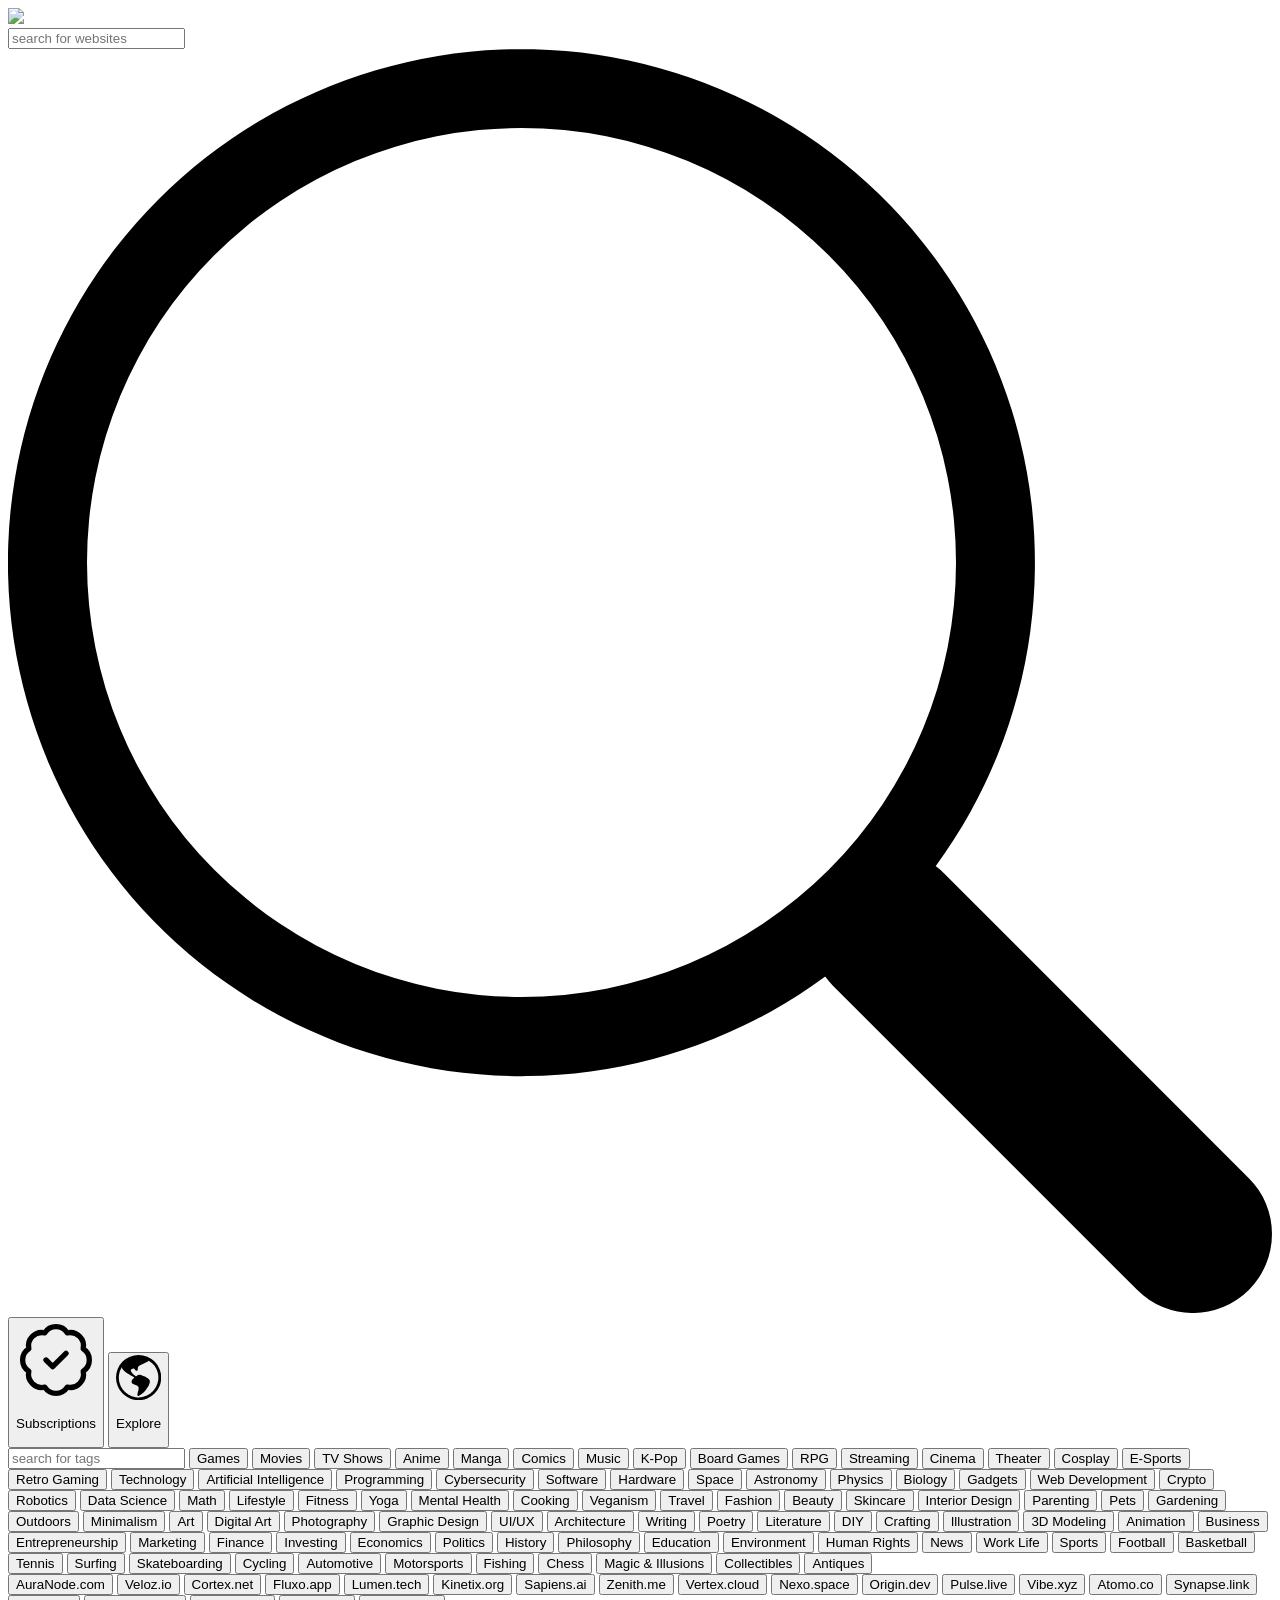
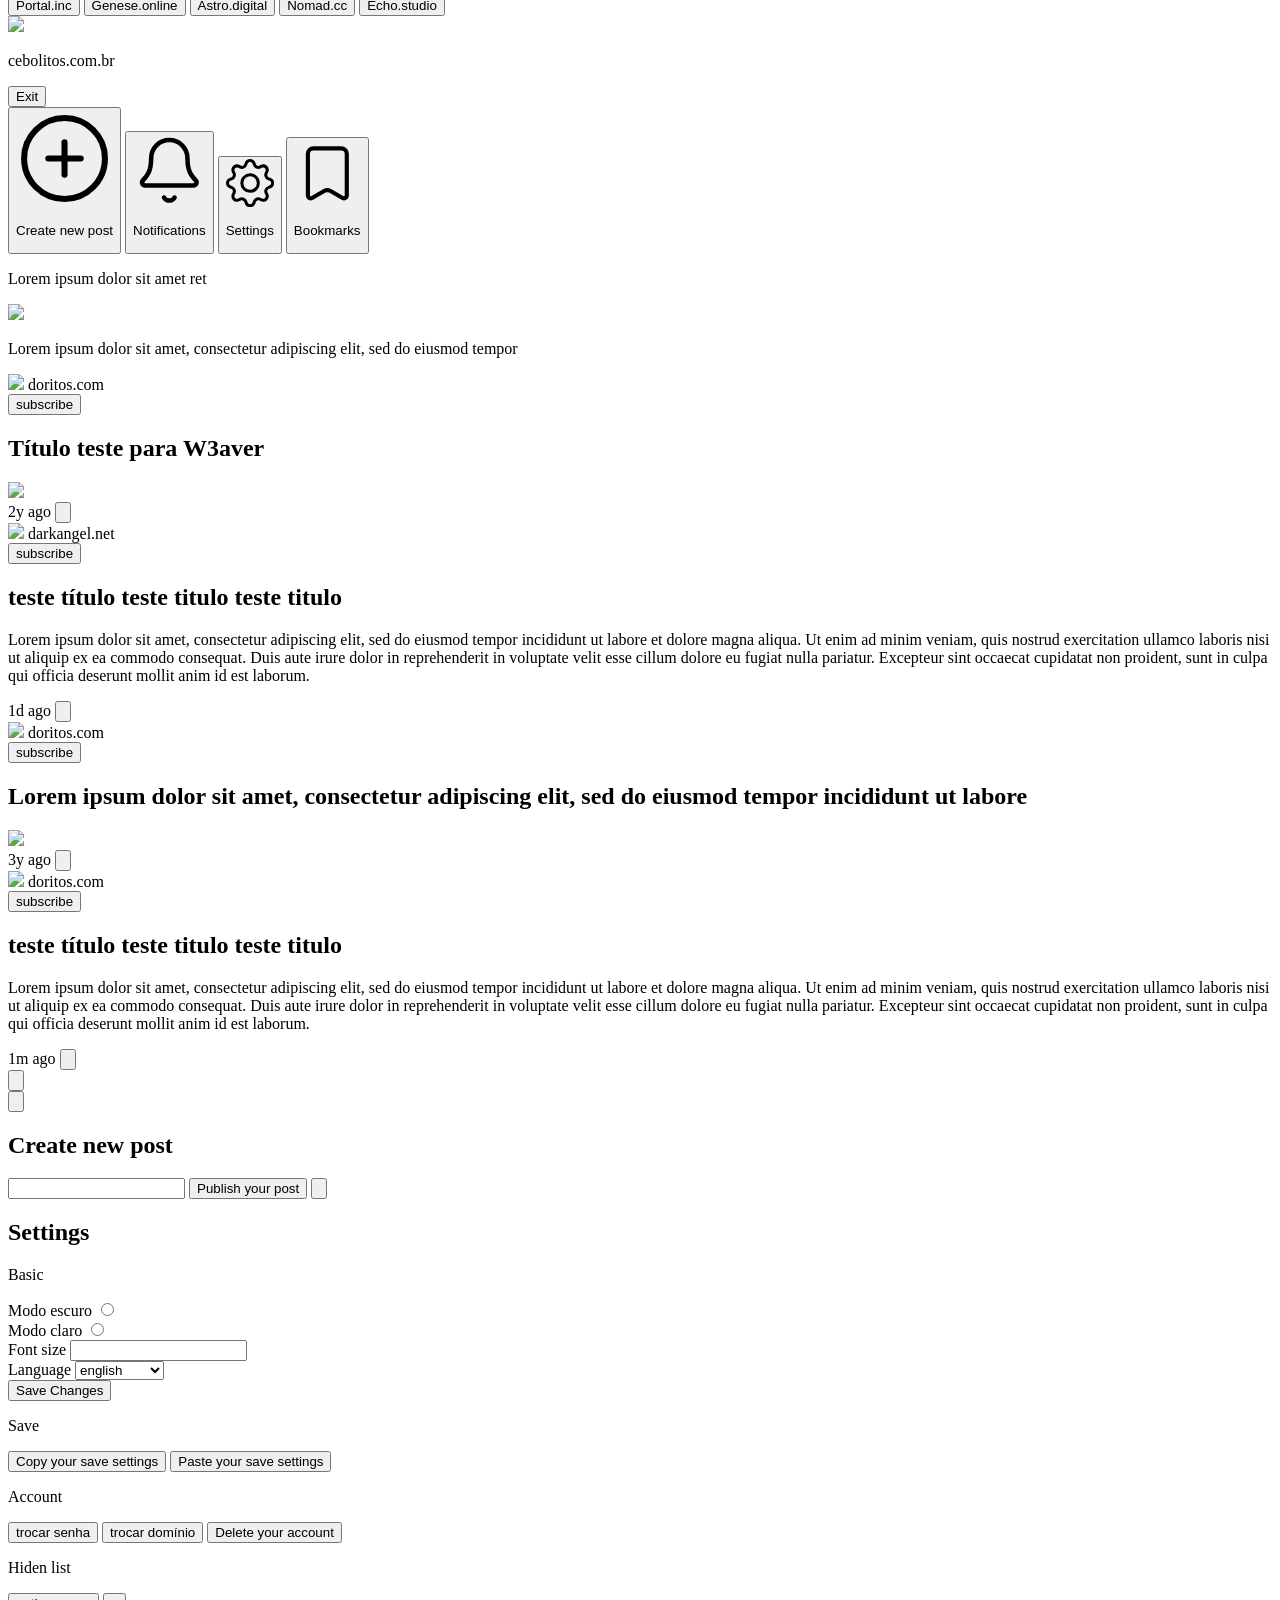
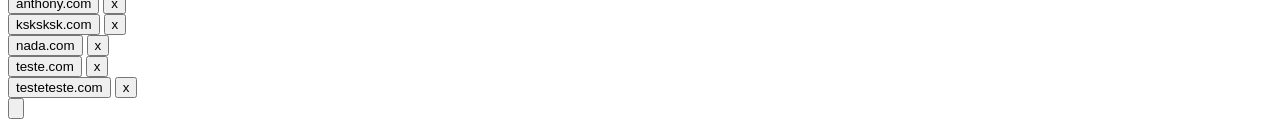
==== frontend/index.html @ 33dccf53 "commit" ====
<!DOCTYPE html>
<html lang="en">
<head>
    <meta charset="UTF-8">
    <meta name="viewport" content="width=device-width, initial-scale=1.0">
    <title>W3aver - Where the internet comes alive</title>
    <link rel="stylesheet" href="/static/style.css">

    <link rel="preconnect" href="https://fonts.googleapis.com">
    <link rel="preconnect" href="https://fonts.gstatic.com" crossorigin>
    <link href="https://fonts.googleapis.com/css2?family=Inter:ital,opsz,wght@0,14..32,100..900;1,14..32,100..900&display=swap" rel="stylesheet">

</head>
<body>

   
    <div id="container">


    <!--
    ===================================================================
    ========================== LEFT BOX DIV =========================== 
    =================================================================== 
    -->  

        <div id="left-box">

            <img id="title" src="imgs/w3aver.png"> <!-- font: Dangrek -->

           
           
            <search id="search">
                <input id="search-input" type="search" placeholder="search for websites"><svg id="search-svg" xmlns="http://www.w3.org/2000/svg" fill="currentColor" class="bi bi-search" viewBox="0 0 16 16"><path d="M11.742 10.344a6.5 6.5 0 1 0-1.397 1.398h-.001q.044.06.098.115l3.85 3.85a1 1 0 0 0 1.415-1.414l-3.85-3.85a1 1 0 0 0-.115-.1zM12 6.5a5.5 5.5 0 1 1-11 0 5.5 5.5 0 0 1 11 0"/></svg>
            </search>

            <div id="left-box-buttons-div">
                <button id="sub-bt" class="left-box-button"><svg xmlns="http://www.w3.org/2000/svg" viewBox="0 0 24 24" fill="none" stroke="currentColor" stroke-width="1.6" stroke-linecap="round" stroke-linejoin="round" class="lucide lucide-badge-check-icon lucide-badge-check"><path d="M3.85 8.62a4 4 0 0 1 4.78-4.77 4 4 0 0 1 6.74 0 4 4 0 0 1 4.78 4.78 4 4 0 0 1 0 6.74 4 4 0 0 1-4.77 4.78 4 4 0 0 1-6.75 0 4 4 0 0 1-4.78-4.77 4 4 0 0 1 0-6.76Z"/><path d="m9 12 2 2 4-4"/></svg><p>Subscriptions</p></button>        
                <button id="exp-bt" class="left-box-button"><svg xmlns="http://www.w3.org/2000/svg" fill="currentColor" viewBox="0 0 16 16"><path d="M8 0a8 8 0 1 0 0 16A8 8 0 0 0 8 0M2.04 4.326c.325 1.329 2.532 2.54 3.717 3.19.48.263.793.434.743.484q-.121.12-.242.234c-.416.396-.787.749-.758 1.266.035.634.618.824 1.214 1.017.577.188 1.168.38 1.286.983.082.417-.075.988-.22 1.52-.215.782-.406 1.48.22 1.48 1.5-.5 3.798-3.186 4-5 .138-1.243-2-2-3.5-2.5-.478-.16-.755.081-.99.284-.172.15-.322.279-.51.216-.445-.148-2.5-2-1.5-2.5.78-.39.952-.171 1.227.182.078.099.163.208.273.318.609.304.662-.132.723-.633.039-.322.081-.671.277-.867.434-.434 1.265-.791 2.028-1.12.712-.306 1.365-.587 1.579-.88A7 7 0 1 1 2.04 4.327Z"/></svg><p>Explore</p></button>
            </div>

    <!--
    ===================================================================
    ======================== EXPLORE BOX DIV ========================== 
    =================================================================== 
    -->  

            <div id="explore-box">

                <input placeholder="search for tags" id="explore-box-input" type="search">

<button>Games</button>
<button>Movies</button>
<button>TV Shows</button>
<button>Anime</button>
<button>Manga</button>
<button>Comics</button>
<button>Music</button>
<button>K-Pop</button>
<button>Board Games</button>
<button>RPG</button>
<button>Streaming</button>
<button>Cinema</button>
<button>Theater</button>
<button>Cosplay</button>
<button>E-Sports</button>
<button>Retro Gaming</button>
<button>Technology</button>
<button>Artificial Intelligence</button>
<button>Programming</button>
<button>Cybersecurity</button>
<button>Software</button>
<button>Hardware</button>
<button>Space</button>
<button>Astronomy</button>
<button>Physics</button>
<button>Biology</button>
<button>Gadgets</button>
<button>Web Development</button>
<button>Crypto</button>
<button>Robotics</button>
<button>Data Science</button>
<button>Math</button>
<button>Lifestyle</button>
<button>Fitness</button>
<button>Yoga</button>
<button>Mental Health</button>
<button>Cooking</button>
<button>Veganism</button>
<button>Travel</button>
<button>Fashion</button>
<button>Beauty</button>
<button>Skincare</button>
<button>Interior Design</button>
<button>Parenting</button>
<button>Pets</button>
<button>Gardening</button>
<button>Outdoors</button>
<button>Minimalism</button>
<button>Art</button>
<button>Digital Art</button>
<button>Photography</button>
<button>Graphic Design</button>
<button>UI/UX</button>
<button>Architecture</button>
<button>Writing</button>
<button>Poetry</button>
<button>Literature</button>
<button>DIY</button>
<button>Crafting</button>
<button>Illustration</button>
<button>3D Modeling</button>
<button>Animation</button>
<button>Business</button>
<button>Entrepreneurship</button>
<button>Marketing</button>
<button>Finance</button>
<button>Investing</button>
<button>Economics</button>
<button>Politics</button>
<button>History</button>
<button>Philosophy</button>
<button>Education</button>
<button>Environment</button>
<button>Human Rights</button>
<button>News</button>
<button>Work Life</button>
<button>Sports</button>
<button>Football</button>
<button>Basketball</button>
<button>Tennis</button>
<button>Surfing</button>
<button>Skateboarding</button>
<button>Cycling</button>
<button>Automotive</button>
<button>Motorsports</button>
<button>Fishing</button>
<button>Chess</button>
<button>Magic & Illusions</button>
<button>Collectibles</button>
<button>Antiques</button>               
            </div>


    <!--
    ===================================================================
    ==================== SUBSCRIPTIONS BOX DIV ======================== 
    =================================================================== 
    -->  


            <div id="subscriptions-box">

                <button type="button">AuraNode.com</button>
                <button type="button">Veloz.io</button>
                <button type="button">Cortex.net</button>
                <button type="button">Fluxo.app</button>
                <button type="button">Lumen.tech</button>
                <button type="button">Kinetix.org</button>
                <button type="button">Sapiens.ai</button>
                <button type="button">Zenith.me</button>
                <button type="button">Vertex.cloud</button>
                <button type="button">Nexo.space</button>
                <button type="button">Origin.dev</button>
                <button type="button">Pulse.live</button>
                <button type="button">Vibe.xyz</button>
                <button type="button">Atomo.co</button>
                <button type="button">Synapse.link</button>
                <button type="button">Portal.inc</button>
                <button type="button">Genese.online</button>
                <button type="button">Astro.digital</button>
                <button type="button">Nomad.cc</button>
                <button type="button">Echo.studio</button>

            </div>

        </div>

    <!--
    ===================================================================
    ========================== right BOX DIV ========================== 
    =================================================================== 
    -->  

        <div id="right-box">

            <section id="profile-section">

                <div></div>

                <img src="imgs/6.png" id="profile-img">

                <p>cebolitos.com.br</p>

                    <button id="exit-button">Exit</button>
               

                <div></div>
            </section>

            <div id="left-box-buttons-div">
                <button id="new-bt" class="left-box-button"><svg id="plus-bt" xmlns="http://www.w3.org/2000/svg" viewBox="0 0 24 24" fill="none" stroke="currentColor" stroke-width="1.5" stroke-linecap="round" stroke-linejoin="round"><circle cx="12" cy="12" r="10"/><path d="M8 12h8"/><path d="M12 8v8"/></svg><p>Create new post</p> </button>
                <button id="not-bt" class="left-box-button"><svg xmlns="http://www.w3.org/2000/svg" viewBox="0 0 24 24" fill="none" stroke="currentColor" stroke-width="1.5" stroke-linecap="round" stroke-linejoin="round"><path d="M10.268 21a2 2 0 0 0 3.464 0"/><path d="M3.262 15.326A1 1 0 0 0 4 17h16a1 1 0 0 0 .74-1.673C19.41 13.956 18 12.499 18 8A6 6 0 0 0 6 8c0 4.499-1.411 5.956-2.738 7.326"/></svg><p>Notifications</p></button>
                <button id="set-bt" class="left-box-button"><svg xmlns="http://www.w3.org/2000/svg" fill="currentColor" viewBox="0 0 16 16"><path d="M8 4.754a3.246 3.246 0 1 0 0 6.492 3.246 3.246 0 0 0 0-6.492M5.754 8a2.246 2.246 0 1 1 4.492 0 2.246 2.246 0 0 1-4.492 0"/><path d="M9.796 1.343c-.527-1.79-3.065-1.79-3.592 0l-.094.319a.873.873 0 0 1-1.255.52l-.292-.16c-1.64-.892-3.433.902-2.54 2.541l.159.292a.873.873 0 0 1-.52 1.255l-.319.094c-1.79.527-1.79 3.065 0 3.592l.319.094a.873.873 0 0 1 .52 1.255l-.16.292c-.892 1.64.901 3.434 2.541 2.54l.292-.159a.873.873 0 0 1 1.255.52l.094.319c.527 1.79 3.065 1.79 3.592 0l.094-.319a.873.873 0 0 1 1.255-.52l.292.16c1.64.893 3.434-.902 2.54-2.541l-.159-.292a.873.873 0 0 1 .52-1.255l.319-.094c1.79-.527 1.79-3.065 0-3.592l-.319-.094a.873.873 0 0 1-.52-1.255l.16-.292c.893-1.64-.902-3.433-2.541-2.54l-.292.159a.873.873 0 0 1-1.255-.52zm-2.633.283c.246-.835 1.428-.835 1.674 0l.094.319a1.873 1.873 0 0 0 2.693 1.115l.291-.16c.764-.415 1.6.42 1.184 1.185l-.159.292a1.873 1.873 0 0 0 1.116 2.692l.318.094c.835.246.835 1.428 0 1.674l-.319.094a1.873 1.873 0 0 0-1.115 2.693l.16.291c.415.764-.42 1.6-1.185 1.184l-.291-.159a1.873 1.873 0 0 0-2.693 1.116l-.094.318c-.246.835-1.428.835-1.674 0l-.094-.319a1.873 1.873 0 0 0-2.692-1.115l-.292.16c-.764.415-1.6-.42-1.184-1.185l.159-.291A1.873 1.873 0 0 0 1.945 8.93l-.319-.094c-.835-.246-.835-1.428 0-1.674l.319-.094A1.873 1.873 0 0 0 3.06 4.377l-.16-.292c-.415-.764.42-1.6 1.185-1.184l.292.159a1.873 1.873 0 0 0 2.692-1.115z"/></svg><p>Settings</p></button>        
                <button id="boo-bt" class="left-box-button"><svg xmlns="http://www.w3.org/2000/svg" viewBox="0 0 24 24" fill="none" stroke="currentColor" stroke-width="1.5" stroke-linecap="round" stroke-linejoin="round"><path d="M17 3a2 2 0 0 1 2 2v15a1 1 0 0 1-1.496.868l-4.512-2.578a2 2 0 0 0-1.984 0l-4.512 2.578A1 1 0 0 1 5 20V5a2 2 0 0 1 2-2z"/></svg><p>Bookmarks</p></button>
  
            </div>

    <!--
    ===================================================================
    =================== SETTINGS HIDEN SECTION ======================== 
    =================================================================== 
    -->  


            <section id="widget">
                <div></div>
                <p id="widget-title">Lorem ipsum dolor sit amet ret</p>
                <img src="imgs/5.png" >
                <p id="widget-text">Lorem ipsum dolor sit amet, consectetur adipiscing elit, sed do eiusmod tempor </p>
                <div></div>
            </section>             
        </div>
    </div>

    <!--
    ===================================================================
    ========================= SCROLL FEED DIV ========================= 
    =================================================================== 
    -->  

    <div id="feed">
        <article class="feed__item">
            <div class="article-profile">
                <div class="article-profile-left">
                    <img src="imgs/1.jpg" class="blog-favicon">
                    <a>doritos.com</a>
                </div>
                <button class="article-subscribe-button">subscribe</button>
            </div>
            <h2 class="article-title">Título teste para W3aver</h2>
            <img src="https://agsturmer.github.io/example/img.jpg" class="article-img">
            <div class="article-bottom">
                <time class="article-data">2y ago</time>
                <button class="bookmark-button">
                    <svg xmlns="http://www.w3.org/2000/svg" viewBox="0 0 24 24" fill="none" stroke="currentColor" stroke-width="1.5" stroke-linecap="round" stroke-linejoin="round"><path d="M17 3a2 2 0 0 1 2 2v15a1 1 0 0 1-1.496.868l-4.512-2.578a2 2 0 0 0-1.984 0l-4.512 2.578A1 1 0 0 1 5 20V5a2 2 0 0 1 2-2z"/></svg>
                </button>
            </div>
        </article> 

   <article class="feed__item">
            <div class="article-profile">
                <div class="article-profile-left">
                    <img src="imgs/3.png" class="blog-favicon">
                    <a>darkangel.net</a>
                </div>
                <button class="article-subscribe-button">subscribe</button>
            </div>
            <h2 class="article-title">teste título teste titulo teste titulo</h2>
            <p class="article-description">Lorem ipsum dolor sit amet, consectetur adipiscing elit, sed do eiusmod tempor incididunt ut labore et dolore magna aliqua. Ut enim ad minim veniam, quis nostrud exercitation ullamco laboris nisi ut aliquip ex ea commodo consequat. Duis aute irure dolor in reprehenderit in voluptate velit esse cillum dolore eu fugiat nulla pariatur. Excepteur sint occaecat cupidatat non proident, sunt in culpa qui officia deserunt mollit anim id est laborum.</p>
            <div class="article-bottom">
                <time class="article-data">1d ago</time>
                <button class="bookmark-button">
                    <svg xmlns="http://www.w3.org/2000/svg" viewBox="0 0 24 24" fill="none" stroke="currentColor" stroke-width="1.5" stroke-linecap="round" stroke-linejoin="round"><path d="M17 3a2 2 0 0 1 2 2v15a1 1 0 0 1-1.496.868l-4.512-2.578a2 2 0 0 0-1.984 0l-4.512 2.578A1 1 0 0 1 5 20V5a2 2 0 0 1 2-2z"/></svg>
                </button>
            </div>
        </article>

        <article class="feed__item">
            <div class="article-profile">
                <div class="article-profile-left">
                    <img src="imgs/2.png" class="blog-favicon">
                    <a>doritos.com</a>
                </div>
                <button class="article-subscribe-button">subscribe</button>
            </div>
            <h2 class="article-title">Lorem ipsum dolor sit amet, consectetur adipiscing elit, sed do eiusmod tempor incididunt ut labore</h2>
            <img src="imgs/img-2.jpg" class="article-img"> 
            <div class="article-bottom">
                <time class="article-data">3y ago</time>
                <button class="bookmark-button">
                    <svg xmlns="http://www.w3.org/2000/svg" viewBox="0 0 24 24" fill="none" stroke="currentColor" stroke-width="1.5" stroke-linecap="round" stroke-linejoin="round"><path d="M17 3a2 2 0 0 1 2 2v15a1 1 0 0 1-1.496.868l-4.512-2.578a2 2 0 0 0-1.984 0l-4.512 2.578A1 1 0 0 1 5 20V5a2 2 0 0 1 2-2z"/></svg>
                </button>
            </div>
        </article>

   <article class="feed__item">
            <div class="article-profile">
                <div class="article-profile-left">
                    <img src="imgs/3.png" class="blog-favicon">
                    <a>doritos.com</a>
                </div>

                <button class="article-subscribe-button">subscribe</button>
            </div>
            <h2 class="article-title">teste título teste titulo teste titulo</h2>
            <p class="article-description">Lorem ipsum dolor sit amet, consectetur adipiscing elit, sed do eiusmod tempor incididunt ut labore et dolore magna aliqua. Ut enim ad minim veniam, quis nostrud exercitation ullamco laboris nisi ut aliquip ex ea commodo consequat. Duis aute irure dolor in reprehenderit in voluptate velit esse cillum dolore eu fugiat nulla pariatur. Excepteur sint occaecat cupidatat non proident, sunt in culpa qui officia deserunt mollit anim id est laborum.</p>
            <div class="article-bottom">
                <time class="article-data">1m ago</time>
                <button class="bookmark-button">
                    <svg xmlns="http://www.w3.org/2000/svg" viewBox="0 0 24 24" fill="none" stroke="currentColor" stroke-width="1.5" stroke-linecap="round" stroke-linejoin="round"><path d="M17 3a2 2 0 0 1 2 2v15a1 1 0 0 1-1.496.868l-4.512-2.578a2 2 0 0 0-1.984 0l-4.512 2.578A1 1 0 0 1 5 20V5a2 2 0 0 1 2-2z"/></svg>
                </button>
            </div>
        </article>

    </div>

    <!--
    ===================================================================
    =================== BOOKMARKS HIDEN SECTION ======================= 
    =================================================================== 
    -->  


    <section id="bookmarks">
        <button class="go-back-button"><svg xmlns="http://www.w3.org/2000/svg"  viewBox="0 0 24 24" fill="none" stroke="currentColor" stroke-width="1.8" stroke-linecap="round" stroke-linejoin="round"><path d="M9 14 4 9l5-5"/><path d="M4 9h10.5a5.5 5.5 0 0 1 5.5 5.5a5.5 5.5 0 0 1-5.5 5.5H11"/></svg></button>

    </section>

    <!--
    ===================================================================
    ================= NOTIFICATIONS HIDEN SECTION ===================== 
    =================================================================== 
    -->  


    <section id="notifications">
        <button class="go-back-button"><svg xmlns="http://www.w3.org/2000/svg" viewBox="0 0 24 24" fill="none" stroke="currentColor" stroke-width="1.8" stroke-linecap="round" stroke-linejoin="round"><path d="M9 14 4 9l5-5"/><path d="M4 9h10.5a5.5 5.5 0 0 1 5.5 5.5a5.5 5.5 0 0 1-5.5 5.5H11"/></svg></button>
        
    </section>

    <!--
    ===================================================================
    =================== NEW POST HIDEN SECTION ======================== 
    =================================================================== 
    -->  

    <section id="new-post">
        
        <h2>Create new post</h2>

        <input>

        <button>Publish your post</button>

        <button class="go-back-button"><svg xmlns="http://www.w3.org/2000/svg" viewBox="0 0 24 24" fill="none" stroke="currentColor" stroke-width="1.8" stroke-linecap="round" stroke-linejoin="round"><path d="M9 14 4 9l5-5"/><path d="M4 9h10.5a5.5 5.5 0 0 1 5.5 5.5a5.5 5.5 0 0 1-5.5 5.5H11"/></svg></button>

    </section>


    <!--
    ===================================================================
    =================== SETTINGS HIDEN SECTION ======================== 
    =================================================================== 
    -->  

    <section id="settings">

        <h2>Settings</h2>
        <p>Basic</p>
        <section>

            <div id="dark-mode-div">Modo escuro <input  type="radio" name="modo"> </div>
            <div id="light-mode-div">Modo claro <input type="radio" name="modo"> </div>
            <div id="font-size-div">Font size <input type="number"></div>
            <div id="language-div">Language 

                <select>
                    <option>english</option>
                    <option>french</option>
                    <option>portuguese</option>
                </select>
            </div>
        
            <button type="submit" id="save-settings-button">Save Changes</button>
        </section>

        <p>Save </p>        
        <section>
            <button type="button">Copy your save settings</button>
            <button type="button">Paste your save settings</button>
        </section>
        <p>Account</p>

        <section>
            <button type="button">trocar senha</button>
            <button type="button">trocar domínio</button>
            <button type="button">Delete your account</button>
        </section>

        <p>Hiden list</p>

        <section id="block-list">
            <div><button>anthony.com</button>  <button>x</div>
            <div><button>ksksksk.com</button>  <button>x</div>
            <div><button>nada.com</button>  <button>x</div>
            <div><button>teste.com</button>  <button>x</div>
            <div><button>testeteste.com</button>  <button>x</div>
        </section>

        <button class="go-back-button"><svg xmlns="http://www.w3.org/2000/svg" viewBox="0 0 24 24" fill="none" stroke="currentColor" stroke-width="1.8" stroke-linecap="round" stroke-linejoin="round"><path d="M9 14 4 9l5-5"/><path d="M4 9h10.5a5.5 5.5 0 0 1 5.5 5.5a5.5 5.5 0 0 1-5.5 5.5H11"/></svg></button>
    </section>


 



    <script src="/static/script.js"></script>
</body>
</html>
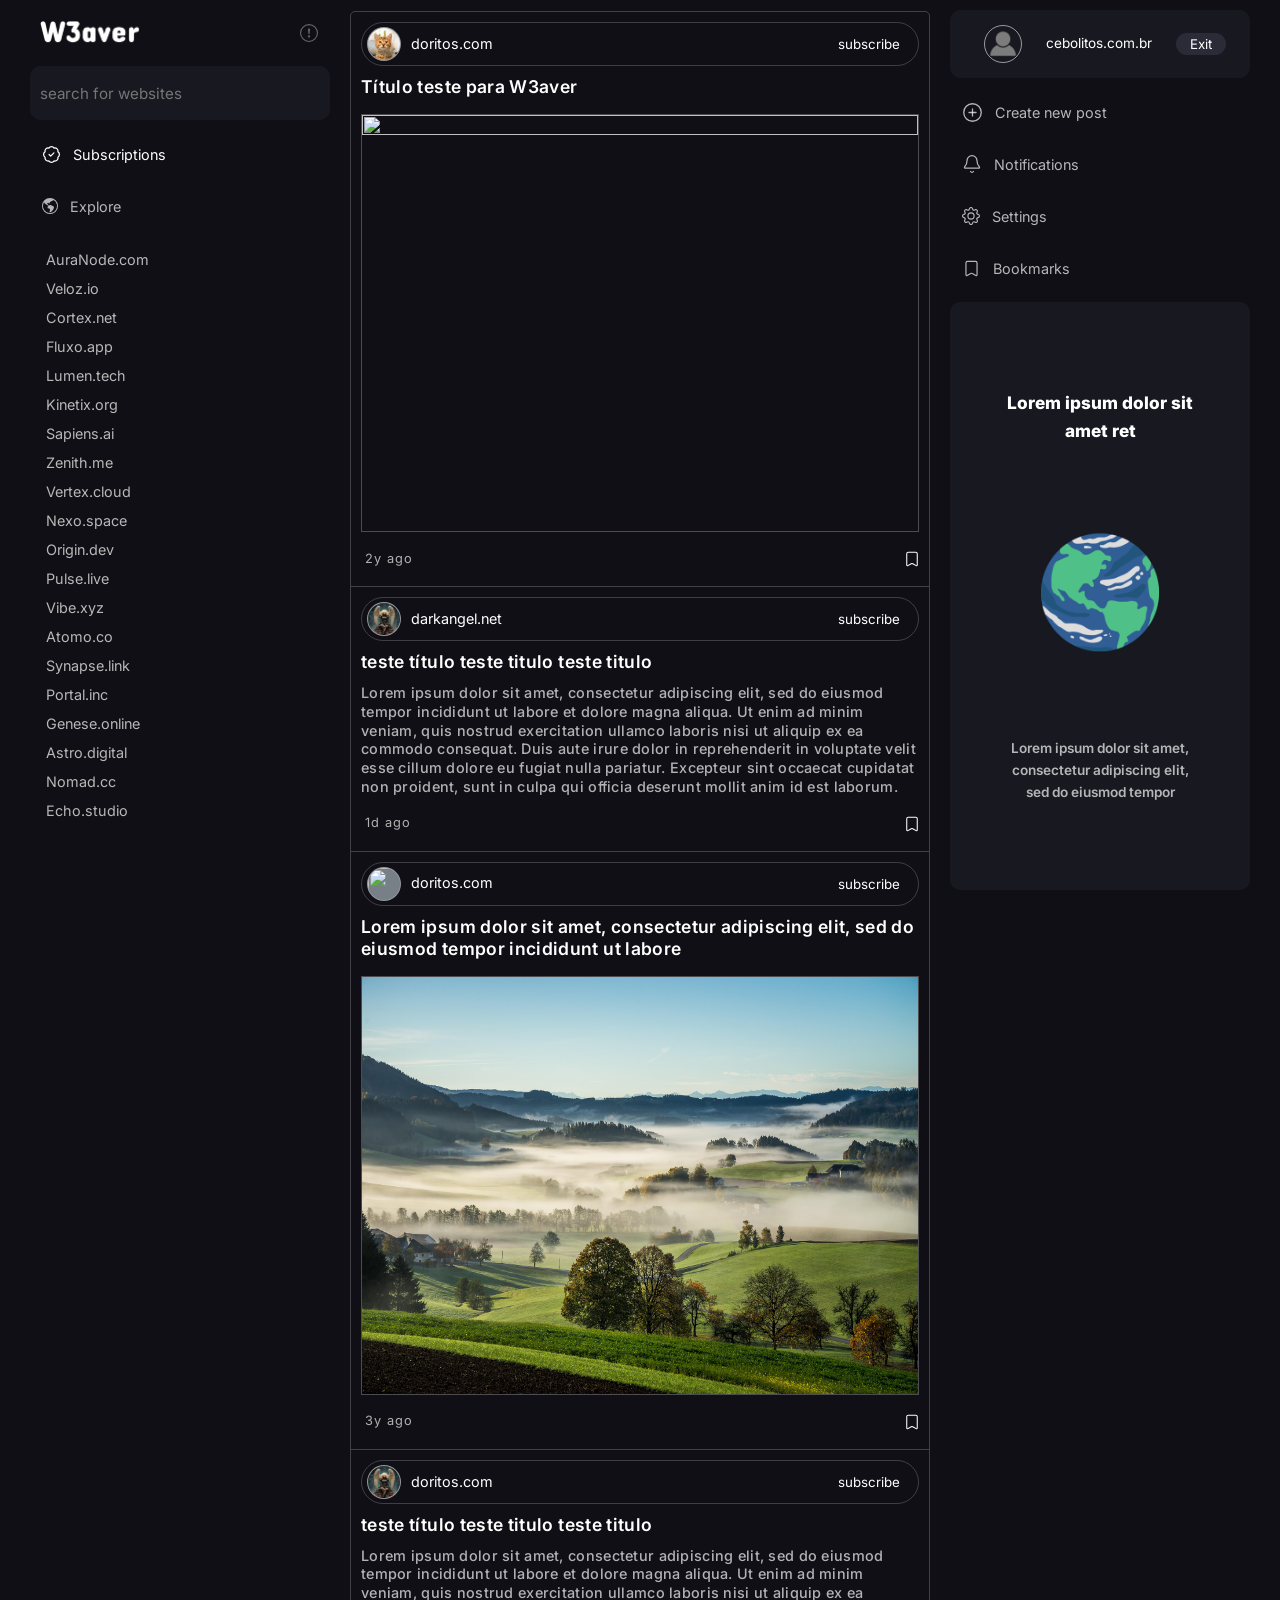
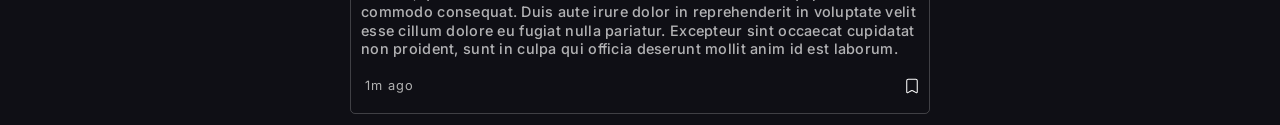
==== commit 1a29f0f0: "commit" ====
--- a/frontend/index.html
+++ b/frontend/index.html
@@ -4,7 +4,10 @@
     <meta charset="UTF-8">
     <meta name="viewport" content="width=device-width, initial-scale=1.0">
     <title>W3aver - Where the internet comes alive</title>
-    <link rel="stylesheet" href="/static/style.css">
+
+    <!--  src="/static/style.css" -->
+
+    <link rel="stylesheet" href="style.css">
 
     <link rel="preconnect" href="https://fonts.googleapis.com">
     <link rel="preconnect" href="https://fonts.gstatic.com" crossorigin>
@@ -25,9 +28,16 @@
 
         <div id="left-box">
 
-            <img id="title" src="imgs/w3aver.png"> <!-- font: Dangrek -->
-
-           
+            <div id="icon-and-about">
+
+                <img id="title" src="imgs/w3aver.png"> <!-- font: Dangrek -->
+
+                <a href="about.html"><svg xmlns="http://www.w3.org/2000/svg" width="18" height="18" fill="currentColor" viewBox="0 0 16 16">
+                    <path d="M8 15A7 7 0 1 1 8 1a7 7 0 0 1 0 14m0 1A8 8 0 1 0 8 0a8 8 0 0 0 0 16"/>
+                    <path d="M7.002 11a1 1 0 1 1 2 0 1 1 0 0 1-2 0M7.1 4.995a.905.905 0 1 1 1.8 0l-.35 3.507a.552.552 0 0 1-1.1 0z"/>
+                </svg></a>
+
+            </div>
            
             <search id="search">
                 <input id="search-input" type="search" placeholder="search for websites"><svg id="search-svg" xmlns="http://www.w3.org/2000/svg" fill="currentColor" class="bi bi-search" viewBox="0 0 16 16"><path d="M11.742 10.344a6.5 6.5 0 1 0-1.397 1.398h-.001q.044.06.098.115l3.85 3.85a1 1 0 0 0 1.415-1.414l-3.85-3.85a1 1 0 0 0-.115-.1zM12 6.5a5.5 5.5 0 1 1-11 0 5.5 5.5 0 0 1 11 0"/></svg>
@@ -202,7 +212,6 @@
                 <button id="not-bt" class="left-box-button"><svg xmlns="http://www.w3.org/2000/svg" viewBox="0 0 24 24" fill="none" stroke="currentColor" stroke-width="1.5" stroke-linecap="round" stroke-linejoin="round"><path d="M10.268 21a2 2 0 0 0 3.464 0"/><path d="M3.262 15.326A1 1 0 0 0 4 17h16a1 1 0 0 0 .74-1.673C19.41 13.956 18 12.499 18 8A6 6 0 0 0 6 8c0 4.499-1.411 5.956-2.738 7.326"/></svg><p>Notifications</p></button>
                 <button id="set-bt" class="left-box-button"><svg xmlns="http://www.w3.org/2000/svg" fill="currentColor" viewBox="0 0 16 16"><path d="M8 4.754a3.246 3.246 0 1 0 0 6.492 3.246 3.246 0 0 0 0-6.492M5.754 8a2.246 2.246 0 1 1 4.492 0 2.246 2.246 0 0 1-4.492 0"/><path d="M9.796 1.343c-.527-1.79-3.065-1.79-3.592 0l-.094.319a.873.873 0 0 1-1.255.52l-.292-.16c-1.64-.892-3.433.902-2.54 2.541l.159.292a.873.873 0 0 1-.52 1.255l-.319.094c-1.79.527-1.79 3.065 0 3.592l.319.094a.873.873 0 0 1 .52 1.255l-.16.292c-.892 1.64.901 3.434 2.541 2.54l.292-.159a.873.873 0 0 1 1.255.52l.094.319c.527 1.79 3.065 1.79 3.592 0l.094-.319a.873.873 0 0 1 1.255-.52l.292.16c1.64.893 3.434-.902 2.54-2.541l-.159-.292a.873.873 0 0 1 .52-1.255l.319-.094c1.79-.527 1.79-3.065 0-3.592l-.319-.094a.873.873 0 0 1-.52-1.255l.16-.292c.893-1.64-.902-3.433-2.541-2.54l-.292.159a.873.873 0 0 1-1.255-.52zm-2.633.283c.246-.835 1.428-.835 1.674 0l.094.319a1.873 1.873 0 0 0 2.693 1.115l.291-.16c.764-.415 1.6.42 1.184 1.185l-.159.292a1.873 1.873 0 0 0 1.116 2.692l.318.094c.835.246.835 1.428 0 1.674l-.319.094a1.873 1.873 0 0 0-1.115 2.693l.16.291c.415.764-.42 1.6-1.185 1.184l-.291-.159a1.873 1.873 0 0 0-2.693 1.116l-.094.318c-.246.835-1.428.835-1.674 0l-.094-.319a1.873 1.873 0 0 0-2.692-1.115l-.292.16c-.764.415-1.6-.42-1.184-1.185l.159-.291A1.873 1.873 0 0 0 1.945 8.93l-.319-.094c-.835-.246-.835-1.428 0-1.674l.319-.094A1.873 1.873 0 0 0 3.06 4.377l-.16-.292c-.415-.764.42-1.6 1.185-1.184l.292.159a1.873 1.873 0 0 0 2.692-1.115z"/></svg><p>Settings</p></button>        
                 <button id="boo-bt" class="left-box-button"><svg xmlns="http://www.w3.org/2000/svg" viewBox="0 0 24 24" fill="none" stroke="currentColor" stroke-width="1.5" stroke-linecap="round" stroke-linejoin="round"><path d="M17 3a2 2 0 0 1 2 2v15a1 1 0 0 1-1.496.868l-4.512-2.578a2 2 0 0 0-1.984 0l-4.512 2.578A1 1 0 0 1 5 20V5a2 2 0 0 1 2-2z"/></svg><p>Bookmarks</p></button>
-  
             </div>
 
     <!--
@@ -220,6 +229,7 @@
                 <div></div>
             </section>             
         </div>
+
     </div>
 
     <!--
@@ -229,7 +239,7 @@
     -->  
 
     <div id="feed">
-        <article class="feed__item">
+        <article class="feed-item">
             <div class="article-profile">
                 <div class="article-profile-left">
                     <img src="imgs/1.jpg" class="blog-favicon">
@@ -247,7 +257,7 @@
             </div>
         </article> 
 
-   <article class="feed__item">
+   <article class="feed-item">
             <div class="article-profile">
                 <div class="article-profile-left">
                     <img src="imgs/3.png" class="blog-favicon">
@@ -265,7 +275,7 @@
             </div>
         </article>
 
-        <article class="feed__item">
+        <article class="feed-item">
             <div class="article-profile">
                 <div class="article-profile-left">
                     <img src="imgs/2.png" class="blog-favicon">
@@ -283,7 +293,7 @@
             </div>
         </article>
 
-   <article class="feed__item">
+   <article class="feed-item">
             <div class="article-profile">
                 <div class="article-profile-left">
                     <img src="imgs/3.png" class="blog-favicon">
@@ -309,8 +319,6 @@
     =================== BOOKMARKS HIDEN SECTION ======================= 
     =================================================================== 
     -->  
-
-
     <section id="bookmarks">
         <button class="go-back-button"><svg xmlns="http://www.w3.org/2000/svg"  viewBox="0 0 24 24" fill="none" stroke="currentColor" stroke-width="1.8" stroke-linecap="round" stroke-linejoin="round"><path d="M9 14 4 9l5-5"/><path d="M4 9h10.5a5.5 5.5 0 0 1 5.5 5.5a5.5 5.5 0 0 1-5.5 5.5H11"/></svg></button>
 
@@ -322,7 +330,6 @@
     =================================================================== 
     -->  
 
-
     <section id="notifications">
         <button class="go-back-button"><svg xmlns="http://www.w3.org/2000/svg" viewBox="0 0 24 24" fill="none" stroke="currentColor" stroke-width="1.8" stroke-linecap="round" stroke-linejoin="round"><path d="M9 14 4 9l5-5"/><path d="M4 9h10.5a5.5 5.5 0 0 1 5.5 5.5a5.5 5.5 0 0 1-5.5 5.5H11"/></svg></button>
         
@@ -338,9 +345,55 @@
         
         <h2>Create new post</h2>
 
-        <input>
-
-        <button>Publish your post</button>
+        <input type="url" placeholder="Paste your url here...">
+
+
+
+        <label>
+            <input type="radio" name="img-or-description" value="image"> add an image
+        </label>
+        
+        <label>
+            <input type="radio" name="img-or-description" value="description"> add a description
+        </label>
+
+        <div id="verify-button-div">
+            <button id="verify-button">Verify</button>
+           <!-- <p>Successfully verified!</p> -->
+        </div>
+
+
+        <article id="new-post-div">
+            <div class="article-profile">
+                <div class="article-profile-left">
+                    <img src="imgs/1.jpg" class="blog-favicon">
+                    <a>doritos.com</a>
+                </div>
+                <button class="article-subscribe-button">subscribe</button>
+            </div>
+            <p class="article-title">Título teste para W3aver</p>
+            <img src="https://agsturmer.github.io/example/img.jpg" class="article-img">
+            <div class="article-bottom">
+                <time class="article-data">now</time>
+                <button class="bookmark-button">
+                    <svg xmlns="http://www.w3.org/2000/svg" viewBox="0 0 24 24" fill="none" stroke="currentColor" stroke-width="1.5" stroke-linecap="round" stroke-linejoin="round"><path d="M17 3a2 2 0 0 1 2 2v15a1 1 0 0 1-1.496.868l-4.512-2.578a2 2 0 0 0-1.984 0l-4.512 2.578A1 1 0 0 1 5 20V5a2 2 0 0 1 2-2z"/></svg>
+                </button>
+            </div>
+        </article> 
+
+        
+
+        <label id="publish-agreement">
+            <input type="checkbox" name="img-or-description" value="image"> Lorem ipsum dolor sit amet, consectetur adipiscing elit, sed do eiusmod tempor incididunt ut labore et dolore magna aliqua. Ut enim ad minim veniam, quis nostrud exercitation ullamco laboris nisi ut aliquip ex ea commodo consequat. Duis aute irure dolor in reprehenderit in voluptate velit esse cillum dolore eu fugiat nulla pariatur. Excepteur sint occaecat cupidatat non proident, sunt in culpa qui officia deserunt mollit anim id est laborum.
+        </label>
+
+
+        <div id="publish-button-div">
+            <button id="publish-button">Publish your post</button>
+        </div>
+        
+
+        
 
         <button class="go-back-button"><svg xmlns="http://www.w3.org/2000/svg" viewBox="0 0 24 24" fill="none" stroke="currentColor" stroke-width="1.8" stroke-linecap="round" stroke-linejoin="round"><path d="M9 14 4 9l5-5"/><path d="M4 9h10.5a5.5 5.5 0 0 1 5.5 5.5a5.5 5.5 0 0 1-5.5 5.5H11"/></svg></button>
 
@@ -400,11 +453,8 @@
         <button class="go-back-button"><svg xmlns="http://www.w3.org/2000/svg" viewBox="0 0 24 24" fill="none" stroke="currentColor" stroke-width="1.8" stroke-linecap="round" stroke-linejoin="round"><path d="M9 14 4 9l5-5"/><path d="M4 9h10.5a5.5 5.5 0 0 1 5.5 5.5a5.5 5.5 0 0 1-5.5 5.5H11"/></svg></button>
     </section>
 
-
- 
-
-
-
-    <script src="/static/script.js"></script>
+<!--  src="/static/script.js" -->
+
+    <script src="script.js"></script>
 </body>
 </html>
--- a/frontend/style.css
+++ b/frontend/style.css
@@ -0,0 +1,1184 @@
+/* 
+========================================================================
+CSS RESET from http://meyerweb.com/eric/tools/css/reset/ v2.0 | 20110126
+========================================================================
+*/
+
+html, body, div, span, applet, object, iframe,
+h1, h2, h3, h4, h5, h6, p, blockquote, pre,
+a, abbr, acronym, address, big, cite, code,
+del, dfn, em, img, ins, kbd, q, s, samp,
+small, strike, strong, sub, sup, tt, var,
+b, u, i, center,
+dl, dt, dd, ol, ul, li,
+fieldset, form, label, legend,
+table, caption, tbody, tfoot, thead, tr, th, td,
+article, aside, canvas, details, embed, 
+figure, figcaption, footer, header, hgroup, 
+menu, nav, output, ruby, section, summary,
+time, mark, audio, video {
+	margin: 0;
+	padding: 0;
+	border: 0;
+	/*font-size: 100%;*/
+	font: inherit;
+	vertical-align: baseline;
+}
+article, aside, details, figcaption, figure, 
+footer, header, hgroup, menu, nav, section {
+	display: block;
+}
+body {
+	line-height: 1;
+}
+ol, ul {
+	list-style: none;
+}
+blockquote, q {
+	quotes: none;
+}
+blockquote:before, blockquote:after,
+q:before, q:after {
+	content: '';
+	content: none;
+}
+table {
+	border-collapse: collapse;
+	border-spacing: 0;
+}
+
+/*===========================================================
+======================= TAGS STYLES =========================
+============================================================*/
+
+::-webkit-scrollbar {
+  width: 3px;               
+  height: 5px;            
+}
+::-webkit-scrollbar-track {
+  background: transparent;  
+}
+::-webkit-scrollbar-thumb {
+  background: #888;         
+  border-radius: 10px;   
+}
+::-webkit-scrollbar-thumb:hover {
+  background: rgb(215, 215, 215);  
+}
+* {
+    overscroll-behavior: none;
+    box-sizing: border-box;
+    font-family: "Inter", sans-serif;
+}
+html, body {
+    overscroll-behavior: none;
+    font-family: "Inter", sans-serif;
+    color: white;
+
+}
+body {
+
+    background-color: #0f0f15;
+    width: 100vw;
+    min-height: 100vh;
+    display: flex;
+    justify-content: center;
+    overflow-x: hidden;
+    justify-content: center;
+    margin: 0;
+
+}
+
+/*===========================================================
+================== IDs AND CLASSES STYLES ===================
+============================================================*/
+
+#container {
+
+    width: 1240px;
+    background-color: rgba(0, 0, 0, 0);
+    height: 100vh;
+    padding: 10px;
+    display: flex;
+    flex-direction: row;
+    position: fixed;
+    justify-content: space-between;
+    box-sizing: border-box;
+
+}
+
+#left-box {
+    
+    box-sizing: border-box;
+    display: flex;
+    align-items: start;
+    flex-direction: column;
+    height: 100%;
+    gap: 8px;
+    width: 300px;
+    position: relative;
+    z-index: 100000000000000000;
+    transition: width 0.2s ease; 
+}
+
+#left-box.closed {
+    width: 60px;
+}
+
+#explore-button {
+    border: 1px solid rgba(255, 255, 255, 0.208); 
+    border-radius: 20px;
+    
+    height: 100%;
+    aspect-ratio: 1 / 1;
+    background-color: transparent;
+    color: #ffffffb2;
+}
+
+#subscribe-button {
+
+    border: 1px solid rgba(255, 255, 255, 0.208); 
+    border-radius: 20px;
+    color: #ffffffb2;
+    font-weight: 500;
+    height: 100%;
+    aspect-ratio: 1 / 1;
+    background-color: transparent;
+}
+
+
+#right-box {
+    width: 300px;
+    display: flex;
+    flex-direction: column;
+    gap: 8px;
+    box-sizing: border-box;
+}
+
+#feed {
+    width: 580px;
+    height: fit-content;
+    background-color: rgba(0, 0, 0, 0);
+    margin-top: 11px;
+    margin-bottom: 11px;
+    display: flex;
+    flex-direction: column;
+    z-index: 100;
+    border: 1px solid rgba(255, 255, 255, 0.208);
+    border-radius: 5px;
+    
+
+}
+
+#feed > :last-child {
+    border-bottom: 0px solid rgba(255, 255, 255, 0.208);
+}
+
+.feed-item {
+
+    width: 100%;
+    gap: 10px;
+    height: fit-content;
+    border-bottom: 1px solid gray;
+    display: flex;
+    flex-direction: column;
+    justify-content: space-between;
+    padding: 10px;
+    border-top: 1px solid rgba(255, 255, 255, 0.208);
+    border-bottom: 1px solid rgba(255, 255, 255, 0.208);
+    border-top: 0;
+    box-sizing: border-box;
+}
+
+#search {
+
+    box-sizing: border-box;
+    width: 100%;
+    height: 54px;
+    display: flex;
+    justify-content: center;
+    align-items: center;
+    padding-bottom: 0px;
+
+    border-radius: 10px; 
+    background-color: #181820;
+
+}
+#search-input {
+    border: 0px solid black;
+
+    background-color: transparent;
+    color: #ffffffb2;
+    padding-left: 10px;
+    width: 100%;
+    height: 100%;
+    font-size: 0.95rem;
+}
+
+#search-input:focus {
+    border: 0px solid white;
+    outline: 0px solid white;
+}
+
+
+.left-box-button {
+    height: 52px;
+    width: 100%;
+    background-color: transparent;
+    color: #ffffffb2;
+    border: 0px solid black;
+    font-size: 0.95rem;
+    display: flex;
+    flex-direction: row;
+    padding-left: 12px;
+    align-items: center;
+    box-sizing: border-box;
+    
+
+}
+
+.left-box-button:hover {
+
+    background-color: #ffffff0f;
+
+}
+
+#plus-bt {
+    height: 21px;
+    width: 21px;   
+}
+
+.right-box-button {
+    height: fit-content;
+    width: fit-content;
+    background-color: transparent;
+    border: 0;
+}
+
+
+.right-box-button svg{
+
+    height: 20px;
+    width: 20px;
+    background-color: transparent;
+    color: #ffffffb2;
+    box-sizing: border-box;
+}
+
+#exp-bt {
+    border-bottom: 0px solid white;
+}
+
+
+
+#left-box-buttons-div {
+    width: 100%;
+}
+
+#left-box hr {
+    width: 100%;
+    border: 1px solid rgb(59, 59, 59);
+    border-bottom: 0px;
+}
+
+.left-box-button p {
+    
+    text-align: left;
+    color: #ffffffb2;
+    padding-left: 12px;
+    font-size: 0.9rem;
+}
+
+.left-box-button svg {
+    width: 16px;
+    height: 16px;
+    color: #ffffffb2;
+}
+
+#sub-bt svg {
+    width: 19px;
+    height: 19px;
+}
+
+
+
+#right-box-bottom {
+    width: 100%;
+    height: 60px;
+    border: 1px solid rgba(255, 255, 255, 0.208);
+    display: flex;
+    flex-direction: row ;
+    justify-content: space-between;
+    align-items: center;
+
+    z-index: -1;
+}
+
+#subscriptions-box {
+
+    width: 100%;
+    flex: 1;
+    display: flex;
+    flex-direction: column;
+    gap: 10px;
+    overflow: auto;
+    padding: 10px;
+    box-sizing: border-box;
+    position: relative;
+    
+
+}
+
+
+#boo-bt svg {
+    width: 19px;
+    height: 19px;
+}
+
+#set-bt svg {
+    width: 18px;
+    height: 18px;
+}
+
+#subscriptions-box button {
+    background-color: transparent;
+    width: fit-content;
+    font-size: 0.9rem;
+    border: 0;
+    color: rgb(184, 184, 184);
+}
+
+#subscriptions-box button:hover {
+
+    text-decoration: underline;
+
+}
+
+#explore-box {
+
+    width: 100%;
+    flex: 1;
+    overflow: auto;
+    padding: 10px;
+    box-sizing: border-box;
+    position: relative;
+
+
+}
+
+#explore-box-input {
+    background-color: #181820;
+    width: 100%;
+    height: 32px;
+    margin-bottom: 8px;
+    border: 0px solid gray;
+    padding-left: 8px;
+    color: rgb(255, 255, 255);
+    font-weight: 200;
+
+}
+
+#explore-box-input:focus {
+    border: 0px solid white;
+    outline: 0px solid white;
+}
+
+#explore-box button {
+    
+    margin-bottom: 8px;
+    background-color: #181820;
+    padding: 6px;
+    border-radius: 6px;
+    margin-right: 4px;
+    border: 0px solid rgb(98, 98, 98);
+    color: rgb(255, 255, 255);
+}
+
+#explore-box button:hover {
+    scale: 1.02;
+
+}
+
+#explore-box button#right-box-x {
+    position: absolute;
+    border: 0;
+    background-color: transparent;
+    color: rgb(196, 196, 196);
+    top: 2px;
+    right: 4px;
+}
+#right-box-x {
+    position: absolute;
+    border: 0;
+    background-color: transparent;
+    color: rgb(196, 196, 196);
+    top: 2px;
+    right: 4px;
+}
+
+#search-svg {
+    width: 20px;
+    height: 20px;;
+    position: absolute;
+    display: none;
+    color: rgba(255, 255, 255, 0.295);
+    padding-bottom: 10px;
+}
+
+.article-profile {
+
+    border: 1px solid rgba(255, 255, 255, 0.201);
+    border-radius: 40px;
+    padding: 5px;
+    box-sizing: border-box;
+    width: 100%;
+    height: 44px;
+    display: flex;
+    justify-content: space-between;
+    align-items: center;
+    font-size: 0.9rem;
+
+}
+
+.article-profile-left {
+
+    height: 100%;
+    width: fit-content;
+    display: flex;
+    flex-direction: row;
+    align-items: center;
+    gap: 10px;
+}
+
+.article-title {
+    width: 100%;
+    margin-bottom: 5px;
+    height: fit-content;
+    max-height: 80px;
+    font-size: 1.1rem;
+    font-weight: 600;
+    line-height: 1.3em;
+    letter-spacing: 0.02em;
+}
+
+.article-img {
+    width: 100%;
+    /*background-color: rgb(0, 30, 255);*/
+    border: 1px solid rgba(255, 255, 255, 0.253);
+    aspect-ratio: 16 / 12;
+}
+ 
+.article-description {
+    width: 100%;
+    font-size: 0.9rem;
+    color: #ffffffae;
+    margin-top: -5px;
+    font-weight: 500;
+    line-height: 1.3em;
+    letter-spacing: 0.02em;
+}
+
+.article-bottom {
+    width: 100%;
+    background-color: rgba(102, 20, 157, 0);
+    color: rgba(255, 255, 255, 0.484);
+    height: fit-content;
+    display: flex;
+    align-items: center;
+    justify-content: space-between;
+    padding-bottom: 2px;
+    padding-top: 2px;
+    font-size: 0.9rem;  
+ 
+
+}
+
+#ranking-number {
+    font-size: 1rem;
+    color: rgba(255, 255, 255, 0.876);
+    font-weight: 500;
+    padding-left: 3px;
+}
+.blog-favicon {
+    width: 34px;
+    height: 34px;
+    border-radius: 50%;
+    background-color: rgb(119, 127, 135);
+    border: 1px solid rgba(255, 255, 255, 0.201);
+}
+
+.article-data {
+    font-size: 0.8rem;
+    color: rgb(177, 177, 177);
+    letter-spacing: 1px;
+    padding-left: 4px;
+}
+
+.article-subscribe-button {
+    height: 20px;
+    background-color: transparent;
+    color: rgb(255, 255, 255);
+    border: 0;
+    margin-right: 7px;
+    display: flex;
+    justify-content: center;
+    align-items: center;
+}
+
+.article-subscribe-button svg {
+
+    width: 16px;
+    margin-right: 2px;
+    stroke-width: 2.5px;
+
+}
+
+.bookmark-button {
+    width: 30px;
+    height: 30px;
+    border-radius: 50%;
+    display: flex;
+    justify-content: center;
+    align-items: center;
+    background-color: transparent;
+    color: white;
+    border: 0;
+    margin-right: -8px; 
+    cursor: pointer;
+}
+
+.bookmark-button:hover {
+    scale: 1.1;
+}
+
+.bookmark-button.active path {
+
+    fill: rgb(255, 255, 255);
+    stroke: currentColor;
+
+}
+
+.bookmark-button svg {
+    color: #ffffff;
+    width: 20px;
+    height: 20px;
+    stroke-width: 1.4px; 
+    stroke: currentColor; 
+    stroke-linejoin: round;
+    stroke-linecap: round;
+
+}
+
+#widget {
+    width: 100%;
+    border-radius: 10px;
+    background-color: #181820;
+    flex: 1;
+    max-height: 600px;
+    display: flex;
+    justify-content: space-between;
+    align-items: center;
+    flex-direction: column;
+}
+
+#widget-title {
+    font-weight: 800;
+    font-size: 1.08rem;
+    width: 200px;
+    text-align: center;
+    line-height: 1.65em;
+}
+
+#widget img {
+
+    width: 134px;
+    margin-top: -5px;
+    margin-bottom: -10px;
+    opacity: 0.95;
+}
+
+#widget-text {
+    width: 200px;
+    text-align: center;
+    font-size: 0.85rem;
+    font-weight: 600;
+    line-height: 1.6em;
+    color: #ffffffae;
+}
+
+#profile-img {
+
+    width: 38px;
+    height: 38px;
+    border-radius: 50%;
+    border: 1px solid rgba(255, 255, 255, 0.562);
+
+}   
+
+#exit-button {
+    background-color: #2b2b38;
+    border-radius: 14px;
+    padding: 14px;
+    padding-bottom: 3px;
+    padding-top: 3px;
+    color: rgb(255, 255, 255);
+    border: 0px;
+}
+
+#exit-button:hover {
+    background-color: rgb(210, 9, 53);
+}
+
+#sponsor-section {
+    width: 94%;
+    height: 60px;
+    border-top: 1px solid rgba(255, 255, 255, 0.208); 
+    display: flex;
+    justify-content: center;
+    align-items: center;
+    bottom: 0;
+    color: #ffffffe2;
+    font-size: 0.9rem;
+    left: calc(50% - 47.5%);
+    position: absolute;
+    
+}
+
+#profile-section {
+    width: 100%;
+    box-sizing: border-box;
+    height: 68px;
+    /*border: 1px solid rgba(255, 255, 255, 0.208); */
+    padding-left: 10px;
+    display: flex;
+    justify-content: space-between;
+    align-items: center; 
+    display: flex;
+    flex-direction: row;
+    gap: 20px;
+    position: relative;
+    background-color: #181820;
+    border-radius: 10px;
+}
+#profile-section  p {
+    font-size: 0.85rem;
+}
+
+#profile-section {
+    transition: height 0.2s ease; 
+}
+
+#minimize-button {
+
+    height: 18px;
+    width: 100%;
+    background-color: transparent;
+    border: 0px solid white;
+    color: rgba(255, 255, 255, 0.608);
+    text-align: right;
+    position: absolute;
+    padding-right: 5px;
+    
+}
+
+#language {
+    width: 100%;
+    border-radius: 0px;
+    height: 28px;
+}
+
+#title {
+    font-size: 2rem;
+    text-align: start;
+    width: 110px;
+    padding-left: 10px;
+    padding-top: 10px;
+    padding-bottom: 14px;
+}
+
+
+
+
+#icon-and-about {
+
+    width: 96%;
+    display: flex;
+    flex-direction: row;
+    align-items: center;
+    justify-content: space-between;
+
+}
+
+
+#icon-and-about a svg{
+
+    color: #666666;
+}
+
+
+
+
+
+
+#not-bt svg{
+    width: 20px;
+    height: 20px;
+}
+
+.go-back-button {
+    position: absolute;
+    top: 0;
+    right: 0;
+    padding: 0;
+    margin: 20px;
+    margin-right: 22px;
+    background-color: transparent;
+    border: 0px solid black;
+    width: 26px;
+    cursor: pointer;
+   
+}
+
+
+/*===========================================================
+===================== SETTINGS SECTION ======================
+============================================================*/
+
+
+#settings, #new-post, #bookmarks, #notifications, #profiles {
+    width: 100vw;
+    height: 100vh;
+    z-index: 1000;
+    position: fixed;
+    top: 0;
+    left: 0;
+    background-color: #0f0f15;    
+    align-items: center;
+    gap: 40px;
+    flex-direction: column;
+    display: none;
+    overflow-y: scroll !important;
+    box-sizing: border-box;
+    justify-content: flex-start;
+    padding-bottom: 100px;
+    padding-top: 100px;
+
+}
+#settings h2, #new-post h2 {
+
+    font-size: 2rem;
+    font-weight: 680;
+    max-width: 580px;
+    width: 92%;
+    padding-bottom: 30px;
+
+}
+#settings p {
+
+    max-width: 580px;
+    text-align: start;
+    width: 92%;
+    font-size: 1.2rem;
+    font-weight: 600;
+    font-size: 2;
+}
+#settings section {
+
+    max-width: 580px;
+    height: fit-content;
+    width: 92%;
+    display: flex;
+    flex-direction: column;
+    gap: 5px;
+    box-sizing: border-box;
+    border-radius: 5px;
+    
+}
+#settings section button {
+    height: 54px;
+    border: 0;
+    background-color: transparent;
+    color: white;
+    text-align: start;
+    padding-left: 20px;
+    padding-right: 20px;
+    width: 100%;
+    font-size: 1rem;
+    cursor: pointer;
+
+}
+#settings section div {
+    height: 54px;
+    border: 0;
+    background-color: transparent;
+    color: white;
+    text-align: start;
+    padding-left: 20px;
+    padding-right: 20px;
+    width: 100%;
+    font-size: 1rem;
+    display: flex;
+    flex-direction: row;
+    align-items: center;
+    justify-content: space-between;
+    cursor: pointer;
+}
+#settings section select {
+
+    border-radius: 0;
+    border: 1px solid rgb(91, 91, 91);
+    height: 28px;
+    width: 120px;
+    padding-left: 7px;
+    background-color: transparent;
+    color: white;
+
+}
+#settings section div:hover, #settings section button:hover {
+
+    background-color: #1e1e26;
+}
+#save-settings-button {
+    background-color: rgba(250, 250, 250, 0.035) !important;
+    border-radius: 5px;
+    border: 1px solid rgba(255, 255, 255, 0.208) !important;
+    width: 200px;
+    margin-top: 20px;
+
+}
+#save-settings-button:hover {
+    scale: 1.01;
+}
+#settings div > input[type="number"] {
+
+    width: 28px;
+    height: 22px;
+    background-color: transparent;
+    border: 1px solid rgb(91, 91, 91);
+    color: white;
+    padding-left: 6px;
+    box-sizing: border-box;
+
+}
+#settings div > input[type="number"]:focus {
+    outline: 1px solid white;
+    border: 0px solid black;
+}
+input[type="number"]::-webkit-outer-spin-button,
+input[type="number"]::-webkit-inner-spin-button {
+  -webkit-appearance: none;
+  margin: 0;
+}
+input[type="number"] {
+  -moz-appearance: textfield;
+}
+#block-list {
+    display: flex;
+    flex-direction: column;
+
+
+}
+#block-list div {
+    display: flex;
+    flex-direction: row;
+
+}
+#block-list div button {
+
+    width: fit-content;
+    height: fit-content;
+    color: #979797;
+    padding: 0;
+}
+#block-list div > :first-child:hover {
+    text-decoration: underline;
+}
+.go-back-button svg{
+    color: rgb(126, 126, 126);
+   
+}
+
+/*===========================================================
+==================== NEW POST SECTION =======================
+============================================================*/
+
+#new-post input[type="url"] {
+
+    max-width: 580px;
+    text-align: start;
+    width: 92%;
+    
+    font-size: 0.9rem;
+    background-color: transparent;
+    border-radius: 5px;
+    border: 1px solid rgba(255, 255, 255, 0.208);
+    color: white;
+    padding: 14px;
+    
+}
+
+#new-post label {
+
+    color: #b0b0b0;
+    font-weight: 400;
+    font-size: 0.9rem;
+}
+
+#new-post input[type="url"]:focus {
+    outline: 1px solid rgb(142, 142, 142);
+}
+
+#new-post label {
+
+    max-width: 580px;
+    width: 92%;
+
+}
+
+
+
+#new-post > div img {
+    width: 100%;
+
+}
+
+
+#new-post-div {
+
+    border: 1px solid rgba(255, 255, 255, 0.208);
+    padding: 10px;
+    max-width: 580px;
+    width: 92%;
+    gap: 10px;
+    height: fit-content;
+    display: flex;
+    justify-content: flex-start;
+    flex-direction: column;
+    padding: 10px;
+    box-sizing: border-box;
+    border-radius: 5px;
+}
+
+
+#publish-agreement {
+    border: 1px solid rgba(255, 255, 255, 0.208);
+    padding: 10px;
+    border-radius: 5px;
+    line-height: 24px;    
+}
+
+
+
+#publish-button-div {
+    max-width: 580px;
+    width: 92%;
+    display: flex;
+    justify-content: end;
+    gap: 30px;
+    color: #666666;
+}
+
+#verify-button-div {
+    max-width: 580px;
+    width: 92%;
+    display: flex;
+    flex-direction: row;
+    align-items: center;
+    gap: 30px;
+    color: #666666;
+}
+
+#verify-button {
+    width: fit-content;
+    padding: 14px;
+    padding-left: 48px;
+    padding-right: 48px;
+    
+    background-color: transparent;
+    border-radius: 5px;
+    border: 1px solid rgba(255, 255, 255, 0.208);
+    color: white;
+
+}
+
+#publish-button {
+    width: 180px;
+    height: 48px;
+    background-color: #ffffff;
+    border-radius: 50px;
+    border: 0px solid white;
+    
+    
+}
+
+
+
+
+/*===========================================================
+===================== PROFILES SECTION ======================
+============================================================*/
+
+
+
+#profiles-feed {
+
+    justify-content: center;
+    align-items: center;
+    width: 100%;
+    height: fit-content;
+    display: flex;
+    justify-content: center;
+    align-items: center;
+    flex-direction: column;
+    border-bottom: 1px solid rgb(255, 0, 0);
+    margin-top: 44px;
+
+}
+
+#profiles-feed > article {
+
+    padding-top: 14px;
+    border-top: 1px solid rgba(255, 255, 255, 0.208);
+    border-bottom: 0px solid rgba(255, 255, 255, 0.208);
+
+}
+#profiles-top {
+
+    width: 580px;
+    position: fixed;
+    top: 10px;
+    height: 46px;
+    border-top-left-radius: 4px;
+    border-top-right-radius: 4px;
+    align-items: center;
+    display: flex;
+    flex-direction: row;
+    gap: 4px;
+    background-color: #0f0f15;
+    padding-left: 10px;
+    padding-right: 14px;
+    border: 1px solid rgba(255, 255, 255, 0.208);
+    color: white;
+    font-size: 1rem;
+    cursor: pointer;
+ 
+}
+#profiles-top:hover {
+    background-color: #181820;
+}
+#profiles-top-background {
+    width: 580px;
+    position: fixed;
+    top: 0px;
+    height: 44px;
+    align-items: center;
+    display: flex;
+    flex-direction: row;
+    gap: 20px;
+    background-color: #0f0f15;
+    padding-left: 10px;
+    
+
+}
+#profiles-middle {
+
+    justify-content: center;
+    align-items: center;
+    padding-top: 40px;
+    padding-bottom: 40px;
+    width: 100%;
+    height: fit-content;
+    display: flex;
+    flex-direction: column;
+    gap: 34px;
+}
+#profiles-feed > div > p {
+    max-width: 580px;
+    width: 86%;
+    color: #b1b1b1;
+    text-align: center;
+    font-size: 0.9rem;
+    line-height: 1.6em;
+    word-spacing: 1px;
+
+}
+#profiles-buttons {
+    
+    max-width: 580px;
+    width: 92%;
+    display: flex;
+    flex-direction: row;
+    box-sizing: border-box;
+    gap: 16px;
+    align-items: center;
+    justify-content: center;
+
+    
+}
+#profiles-buttons button:hover {
+
+    scale: 1.02;
+}
+#profiles-buttons button {
+
+    border: 1px solid rgba(255, 255, 255, 0.208);
+    border-radius: 40px;
+    color: white;
+    background-color: transparent;
+    font-size: 0.9rem;
+    cursor: pointer;
+
+}
+#profiles-buttons button svg {
+    width: 18px;
+    color: #c4c4c4;
+    margin-top: 4px;
+}
+#profiles-buttons #subscribe {
+
+    width: 140px;
+    height: 40px;
+    background-color: #2a2c78;
+    border: 0px solid black;
+    
+}
+#profiles-buttons #block {
+
+    width: 100px;
+    height: 40px;
+
+}
+#profiles-buttons #flag {
+
+    width: 44px;
+    height: 40px;
+
+}
+#profile-favicon {
+
+    width: 40px;
+    height: 40px;
+    
+    border-radius: 50%;
+}
+#profile-tags {
+
+    width: 90%;
+    display: flex;      
+    flex-wrap: wrap;     
+    justify-content: center; 
+    row-gap: 10px; 
+    column-gap: 8px;
+
+}
+#profile-tags  button {
+
+    background-color: transparent;
+    color: rgb(255, 255, 255);
+    padding: 4px;
+    padding-left: 12px;
+    padding-right: 12px;
+    border: 1px solid rgba(255, 255, 255, 0.171);
+    border-radius: 8px;
+}
+
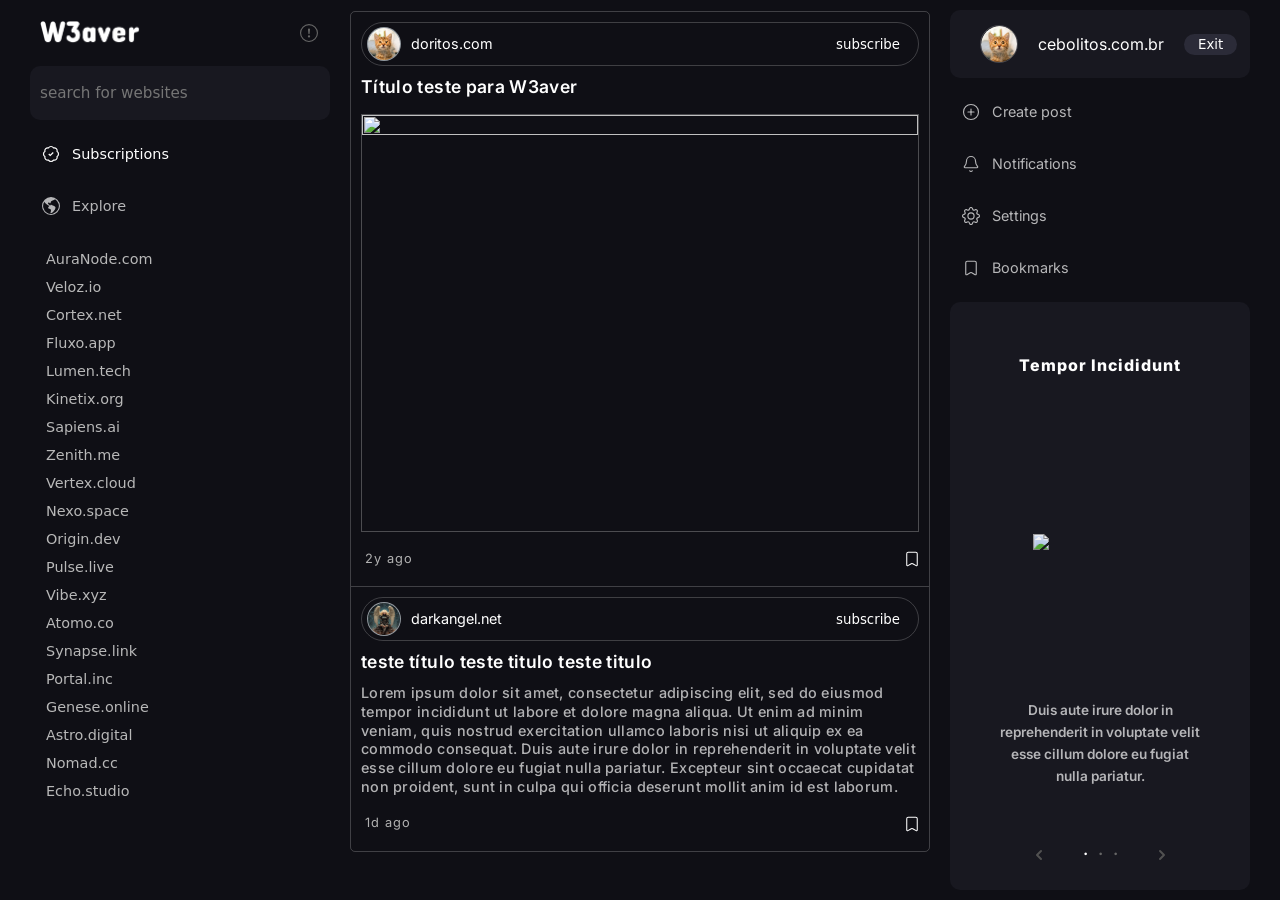
==== commit 9833bec9: "commit" ====
--- a/frontend/index.html
+++ b/frontend/index.html
@@ -5,14 +5,19 @@
     <meta name="viewport" content="width=device-width, initial-scale=1.0">
     <title>W3aver - Where the internet comes alive</title>
 
-    <!--  src="/static/style.css" -->
-
-    <link rel="stylesheet" href="style.css">
-
+    
+    <meta name="robots" content="noai, noimageai">
+
+    <!--  src="/static/style.min.css" -->
+
+    <link rel="stylesheet" href="style.min.css">
     <link rel="preconnect" href="https://fonts.googleapis.com">
     <link rel="preconnect" href="https://fonts.gstatic.com" crossorigin>
     <link href="https://fonts.googleapis.com/css2?family=Inter:ital,opsz,wght@0,14..32,100..900;1,14..32,100..900&display=swap" rel="stylesheet">
 
+    <script src="htmx.min.js"></script>
+
+
 </head>
 <body>
 
@@ -26,27 +31,21 @@
     =================================================================== 
     -->  
 
-        <div id="left-box">
-
-            <div id="icon-and-about">
-
-                <img id="title" src="imgs/w3aver.png"> <!-- font: Dangrek -->
-
-                <a href="about.html"><svg xmlns="http://www.w3.org/2000/svg" width="18" height="18" fill="currentColor" viewBox="0 0 16 16">
-                    <path d="M8 15A7 7 0 1 1 8 1a7 7 0 0 1 0 14m0 1A8 8 0 1 0 8 0a8 8 0 0 0 0 16"/>
-                    <path d="M7.002 11a1 1 0 1 1 2 0 1 1 0 0 1-2 0M7.1 4.995a.905.905 0 1 1 1.8 0l-.35 3.507a.552.552 0 0 1-1.1 0z"/>
-                </svg></a>
-
-            </div>
-           
-            <search id="search">
-                <input id="search-input" type="search" placeholder="search for websites"><svg id="search-svg" xmlns="http://www.w3.org/2000/svg" fill="currentColor" class="bi bi-search" viewBox="0 0 16 16"><path d="M11.742 10.344a6.5 6.5 0 1 0-1.397 1.398h-.001q.044.06.098.115l3.85 3.85a1 1 0 0 0 1.415-1.414l-3.85-3.85a1 1 0 0 0-.115-.1zM12 6.5a5.5 5.5 0 1 1-11 0 5.5 5.5 0 0 1 11 0"/></svg>
-            </search>
-
-            <div id="left-box-buttons-div">
-                <button id="sub-bt" class="left-box-button"><svg xmlns="http://www.w3.org/2000/svg" viewBox="0 0 24 24" fill="none" stroke="currentColor" stroke-width="1.6" stroke-linecap="round" stroke-linejoin="round" class="lucide lucide-badge-check-icon lucide-badge-check"><path d="M3.85 8.62a4 4 0 0 1 4.78-4.77 4 4 0 0 1 6.74 0 4 4 0 0 1 4.78 4.78 4 4 0 0 1 0 6.74 4 4 0 0 1-4.77 4.78 4 4 0 0 1-6.75 0 4 4 0 0 1-4.78-4.77 4 4 0 0 1 0-6.76Z"/><path d="m9 12 2 2 4-4"/></svg><p>Subscriptions</p></button>        
-                <button id="exp-bt" class="left-box-button"><svg xmlns="http://www.w3.org/2000/svg" fill="currentColor" viewBox="0 0 16 16"><path d="M8 0a8 8 0 1 0 0 16A8 8 0 0 0 8 0M2.04 4.326c.325 1.329 2.532 2.54 3.717 3.19.48.263.793.434.743.484q-.121.12-.242.234c-.416.396-.787.749-.758 1.266.035.634.618.824 1.214 1.017.577.188 1.168.38 1.286.983.082.417-.075.988-.22 1.52-.215.782-.406 1.48.22 1.48 1.5-.5 3.798-3.186 4-5 .138-1.243-2-2-3.5-2.5-.478-.16-.755.081-.99.284-.172.15-.322.279-.51.216-.445-.148-2.5-2-1.5-2.5.78-.39.952-.171 1.227.182.078.099.163.208.273.318.609.304.662-.132.723-.633.039-.322.081-.671.277-.867.434-.434 1.265-.791 2.028-1.12.712-.306 1.365-.587 1.579-.88A7 7 0 1 1 2.04 4.327Z"/></svg><p>Explore</p></button>
-            </div>
+    <div class="nav-sidebar">
+
+        <div class="nav-sidebar__header">
+            <img class="nav-sidebar__title" src="imgs/w3aver.png" alt="w3aver">
+            <a data-hx-boost="true" href="about.html" class="nav-sidebar__about-link"><svg class="nav-sidebar__about-svg" xmlns="http://www.w3.org/2000/svg" width="18" height="18" fill="currentColor" viewBox="0 0 16 16"><path d="M8 15A7 7 0 1 1 8 1a7 7 0 0 1 0 14m0 1A8 8 0 1 0 8 0a8 8 0 0 0 0 16"/><path d="M7.002 11a1 1 0 1 1 2 0 1 1 0 0 1-2 0M7.1 4.995a.905.905 0 1 1 1.8 0l-.35 3.507a.552.552 0 0 1-1.1 0z"/></svg></a></div>
+    
+        <search class="nav-sidebar__search">
+            <input class="nav-sidebar__search-input" type="search" placeholder="search for websites">
+            <svg class="nav-sidebar__search-svg" xmlns="http://www.w3.org/2000/svg" fill="currentColor" viewBox="0 0 16 16"><path d="M11.742 10.344a6.5 6.5 0 1 0-1.397 1.398h-.001q.044.06.098.115l3.85 3.85a1 1 0 0 0 1.415-1.414l-3.85-3.85a1 1 0 0 0-.115-.1zM12 6.5a5.5 5.5 0 1 1-11 0 5.5 5.5 0 0 1 11 0"/></svg>
+        </search>
+
+        <div class="nav-sidebar__buttons-box">
+            <button id="sub-bt" class="nav-sidebar__button"><svg class="nav-sidebar__button-svg" xmlns="http://www.w3.org/2000/svg" viewBox="0 0 24 24" fill="none" stroke="currentColor" stroke-width="1.6"><path d="M3.85 8.62a4 4 0 0 1 4.78-4.77 4 4 0 0 1 6.74 0 4 4 0 0 1 4.78 4.78 4 4 0 0 1 0 6.74 4 4 0 0 1-4.77 4.78 4 4 0 0 1-6.75 0 4 4 0 0 1-4.78-4.77 4 4 0 0 1 0-6.76Z"/><path d="m9 12 2 2 4-4"/></svg><p class="nav-sidebar__button-p">Subscriptions</p></button>        
+            <button id="exp-bt" class="nav-sidebar__button"><svg class="nav-sidebar__button-svg" xmlns="http://www.w3.org/2000/svg" fill="currentColor" viewBox="0 0 16 16"><path d="M8 0a8 8 0 1 0 0 16A8 8 0 0 0 8 0M2.04 4.326c.325 1.329 2.532 2.54 3.717 3.19.48.263.793.434.743.484q-.121.12-.242.234c-.416.396-.787.749-.758 1.266.035.634.618.824 1.214 1.017.577.188 1.168.38 1.286.983.082.417-.075.988-.22 1.52-.215.782-.406 1.48.22 1.48 1.5-.5 3.798-3.186 4-5 .138-1.243-2-2-3.5-2.5-.478-.16-.755.081-.99.284-.172.15-.322.279-.51.216-.445-.148-2.5-2-1.5-2.5.78-.39.952-.171 1.227.182.078.099.163.208.273.318.609.304.662-.132.723-.633.039-.322.081-.671.277-.867.434-.434 1.265-.791 2.028-1.12.712-.306 1.365-.587 1.579-.88A7 7 0 1 1 2.04 4.327Z"/></svg><p class="nav-sidebar__button-p">Explore</p></button>
+        </div>  
 
     <!--
     ===================================================================
@@ -54,9 +53,9 @@
     =================================================================== 
     -->  
 
-            <div id="explore-box">
-
-                <input placeholder="search for tags" id="explore-box-input" type="search">
+            <div id="explore-box" class="nav-sidebar__eplore">
+
+                <input placeholder="search for tags" class="nav-sidebar__explore-input" id="explore-box-input" type="search">
 
 <button>Games</button>
 <button>Movies</button>
@@ -158,7 +157,7 @@
     -->  
 
 
-            <div id="subscriptions-box">
+            <div id="subscriptions" class="nav-sidebar__subscriptions">
 
                 <button type="button">AuraNode.com</button>
                 <button type="button">Veloz.io</button>
@@ -191,42 +190,55 @@
     =================================================================== 
     -->  
 
-        <div id="right-box">
-
-            <section id="profile-section">
+        <div class="user-sidebar">
+
+            <section class="user-sidebar__profile">
 
                 <div></div>
 
-                <img src="imgs/6.png" id="profile-img">
+                <div class="user-sidebar__profile-img-div">
+                    <img class="user-sidebar__profile-img" src="imgs/1.jpg">
+                </div>
+                
 
                 <p>cebolitos.com.br</p>
 
-                    <button id="exit-button">Exit</button>
+                    <button class="user-sidebar__exit-button">Exit</button>
                
 
                 <div></div>
             </section>
 
-            <div id="left-box-buttons-div">
-                <button id="new-bt" class="left-box-button"><svg id="plus-bt" xmlns="http://www.w3.org/2000/svg" viewBox="0 0 24 24" fill="none" stroke="currentColor" stroke-width="1.5" stroke-linecap="round" stroke-linejoin="round"><circle cx="12" cy="12" r="10"/><path d="M8 12h8"/><path d="M12 8v8"/></svg><p>Create new post</p> </button>
-                <button id="not-bt" class="left-box-button"><svg xmlns="http://www.w3.org/2000/svg" viewBox="0 0 24 24" fill="none" stroke="currentColor" stroke-width="1.5" stroke-linecap="round" stroke-linejoin="round"><path d="M10.268 21a2 2 0 0 0 3.464 0"/><path d="M3.262 15.326A1 1 0 0 0 4 17h16a1 1 0 0 0 .74-1.673C19.41 13.956 18 12.499 18 8A6 6 0 0 0 6 8c0 4.499-1.411 5.956-2.738 7.326"/></svg><p>Notifications</p></button>
-                <button id="set-bt" class="left-box-button"><svg xmlns="http://www.w3.org/2000/svg" fill="currentColor" viewBox="0 0 16 16"><path d="M8 4.754a3.246 3.246 0 1 0 0 6.492 3.246 3.246 0 0 0 0-6.492M5.754 8a2.246 2.246 0 1 1 4.492 0 2.246 2.246 0 0 1-4.492 0"/><path d="M9.796 1.343c-.527-1.79-3.065-1.79-3.592 0l-.094.319a.873.873 0 0 1-1.255.52l-.292-.16c-1.64-.892-3.433.902-2.54 2.541l.159.292a.873.873 0 0 1-.52 1.255l-.319.094c-1.79.527-1.79 3.065 0 3.592l.319.094a.873.873 0 0 1 .52 1.255l-.16.292c-.892 1.64.901 3.434 2.541 2.54l.292-.159a.873.873 0 0 1 1.255.52l.094.319c.527 1.79 3.065 1.79 3.592 0l.094-.319a.873.873 0 0 1 1.255-.52l.292.16c1.64.893 3.434-.902 2.54-2.541l-.159-.292a.873.873 0 0 1 .52-1.255l.319-.094c1.79-.527 1.79-3.065 0-3.592l-.319-.094a.873.873 0 0 1-.52-1.255l.16-.292c.893-1.64-.902-3.433-2.541-2.54l-.292.159a.873.873 0 0 1-1.255-.52zm-2.633.283c.246-.835 1.428-.835 1.674 0l.094.319a1.873 1.873 0 0 0 2.693 1.115l.291-.16c.764-.415 1.6.42 1.184 1.185l-.159.292a1.873 1.873 0 0 0 1.116 2.692l.318.094c.835.246.835 1.428 0 1.674l-.319.094a1.873 1.873 0 0 0-1.115 2.693l.16.291c.415.764-.42 1.6-1.185 1.184l-.291-.159a1.873 1.873 0 0 0-2.693 1.116l-.094.318c-.246.835-1.428.835-1.674 0l-.094-.319a1.873 1.873 0 0 0-2.692-1.115l-.292.16c-.764.415-1.6-.42-1.184-1.185l.159-.291A1.873 1.873 0 0 0 1.945 8.93l-.319-.094c-.835-.246-.835-1.428 0-1.674l.319-.094A1.873 1.873 0 0 0 3.06 4.377l-.16-.292c-.415-.764.42-1.6 1.185-1.184l.292.159a1.873 1.873 0 0 0 2.692-1.115z"/></svg><p>Settings</p></button>        
-                <button id="boo-bt" class="left-box-button"><svg xmlns="http://www.w3.org/2000/svg" viewBox="0 0 24 24" fill="none" stroke="currentColor" stroke-width="1.5" stroke-linecap="round" stroke-linejoin="round"><path d="M17 3a2 2 0 0 1 2 2v15a1 1 0 0 1-1.496.868l-4.512-2.578a2 2 0 0 0-1.984 0l-4.512 2.578A1 1 0 0 1 5 20V5a2 2 0 0 1 2-2z"/></svg><p>Bookmarks</p></button>
-            </div>
-
-    <!--
-    ===================================================================
-    =================== SETTINGS HIDEN SECTION ======================== 
-    =================================================================== 
-    -->  
-
-
-            <section id="widget">
+            <div>
+                <a hx-boost="true" href="user-sidebar/create-post.html" id="new-bt" class="user-sidebar__button"><svg class="user-sidebar__button-svg" id="plus-bt" xmlns="http://www.w3.org/2000/svg" viewBox="0 0 24 24" fill="none" stroke="currentColor" stroke-width="1.5" stroke-linecap="round" stroke-linejoin="round"><circle cx="12" cy="12" r="10"/><path d="M8 12h8"/><path d="M12 8v8"/></svg><p class="user-sidebar__button-p">Create post</p> </a>
+                <a hx-boost="true" id="not-bt" class="user-sidebar__button"><svg class="user-sidebar__button-svg" xmlns="http://www.w3.org/2000/svg" viewBox="0 0 24 24" fill="none" stroke="currentColor" stroke-width="1.5" stroke-linecap="round" stroke-linejoin="round"><path d="M10.268 21a2 2 0 0 0 3.464 0"/><path d="M3.262 15.326A1 1 0 0 0 4 17h16a1 1 0 0 0 .74-1.673C19.41 13.956 18 12.499 18 8A6 6 0 0 0 6 8c0 4.499-1.411 5.956-2.738 7.326"/></svg><p class="user-sidebar__button-p">Notifications</p></a>
+                <a hx-boost="true" href="user-sidebar/settings.html" id="set-bt" class="user-sidebar__button"><svg class="user-sidebar__button-svg" xmlns="http://www.w3.org/2000/svg" fill="currentColor" viewBox="0 0 16 16"><path d="M8 4.754a3.246 3.246 0 1 0 0 6.492 3.246 3.246 0 0 0 0-6.492M5.754 8a2.246 2.246 0 1 1 4.492 0 2.246 2.246 0 0 1-4.492 0"/><path d="M9.796 1.343c-.527-1.79-3.065-1.79-3.592 0l-.094.319a.873.873 0 0 1-1.255.52l-.292-.16c-1.64-.892-3.433.902-2.54 2.541l.159.292a.873.873 0 0 1-.52 1.255l-.319.094c-1.79.527-1.79 3.065 0 3.592l.319.094a.873.873 0 0 1 .52 1.255l-.16.292c-.892 1.64.901 3.434 2.541 2.54l.292-.159a.873.873 0 0 1 1.255.52l.094.319c.527 1.79 3.065 1.79 3.592 0l.094-.319a.873.873 0 0 1 1.255-.52l.292.16c1.64.893 3.434-.902 2.54-2.541l-.159-.292a.873.873 0 0 1 .52-1.255l.319-.094c1.79-.527 1.79-3.065 0-3.592l-.319-.094a.873.873 0 0 1-.52-1.255l.16-.292c.893-1.64-.902-3.433-2.541-2.54l-.292.159a.873.873 0 0 1-1.255-.52zm-2.633.283c.246-.835 1.428-.835 1.674 0l.094.319a1.873 1.873 0 0 0 2.693 1.115l.291-.16c.764-.415 1.6.42 1.184 1.185l-.159.292a1.873 1.873 0 0 0 1.116 2.692l.318.094c.835.246.835 1.428 0 1.674l-.319.094a1.873 1.873 0 0 0-1.115 2.693l.16.291c.415.764-.42 1.6-1.185 1.184l-.291-.159a1.873 1.873 0 0 0-2.693 1.116l-.094.318c-.246.835-1.428.835-1.674 0l-.094-.319a1.873 1.873 0 0 0-2.692-1.115l-.292.16c-.764.415-1.6-.42-1.184-1.185l.159-.291A1.873 1.873 0 0 0 1.945 8.93l-.319-.094c-.835-.246-.835-1.428 0-1.674l.319-.094A1.873 1.873 0 0 0 3.06 4.377l-.16-.292c-.415-.764.42-1.6 1.185-1.184l.292.159a1.873 1.873 0 0 0 2.692-1.115z"/></svg><p class="user-sidebar__button-p">Settings</p></a>        
+                <a hx-boost="true" href="user-sidebar/bookmarks.html" id="boo-bt" class="user-sidebar__button"><svg class="user-sidebar__button-svg" xmlns="http://www.w3.org/2000/svg" viewBox="0 0 24 24" fill="none" stroke="currentColor" stroke-width="1.5" stroke-linecap="round" stroke-linejoin="round"><path d="M17 3a2 2 0 0 1 2 2v15a1 1 0 0 1-1.496.868l-4.512-2.578a2 2 0 0 0-1.984 0l-4.512 2.578A1 1 0 0 1 5 20V5a2 2 0 0 1 2-2z"/></svg><p class="user-sidebar__button-p">Bookmarks</p></a>
+            </div>
+
+    <!--
+    ===================================================================
+    ======================== WIDGET SECTION =========================== 
+    =================================================================== 
+    -->  
+
+
+            <section class="widget" id="widget">
                 <div></div>
-                <p id="widget-title">Lorem ipsum dolor sit amet ret</p>
-                <img src="imgs/5.png" >
-                <p id="widget-text">Lorem ipsum dolor sit amet, consectetur adipiscing elit, sed do eiusmod tempor </p>
+
+                
+                
+                <div class="widget__ad">
+                    <p id="widget-title" class="widget__ad-title">Lorem ipsum dolor sit amet ret</p>
+                    <img id="widget-img" class="widget__ad-img" src="imgs/5.png" >
+                    <p id="widget-text" class="widget__ad-text">Lorem ipsum dolor sit amet, consectetur adipiscing elit, sed do eiusmod tempor </p>
+                </div>
+                
+                <div class="widget__index"> <button id="widget-left-buttom" class="widget__left-arrow"> <svg xmlns="http://www.w3.org/2000/svg" width="16" height="16" viewBox="0 0 24 24" fill="none" stroke="currentColor" stroke-width="3" stroke-linecap="round" stroke-linejoin="round" class="lucide lucide-chevron-left-icon lucide-chevron-left"><path d="m15 18-6-6 6-6"/></svg> </button>      <div class="widget__dots" id="widget-dots"></div>          <button id="widget-right-buttom" class="widget__right-arrow"> <svg xmlns="http://www.w3.org/2000/svg" width="16" height="16" viewBox="0 0 24 24" fill="none" stroke="currentColor" stroke-width="3" stroke-linecap="round" stroke-linejoin="round" class="lucide lucide-chevron-right-icon lucide-chevron-right"><path d="m9 18 6-6-6-6"/></svg> </button></div>
+
+                
                 <div></div>
+
             </section>             
         </div>
 
@@ -238,91 +250,47 @@
     =================================================================== 
     -->  
 
-    <div id="feed">
-        <article class="feed-item">
-            <div class="article-profile">
-                <div class="article-profile-left">
-                    <img src="imgs/1.jpg" class="blog-favicon">
-                    <a>doritos.com</a>
+    <div class="feed" id="feed">
+        <article class="post">
+            <div class="post__profile">
+                <div class="post__profile-left">
+                    <img src="imgs/1.jpg" class="post__favicon">
+                    <a hx-get="nav-sidebar/users.html" hx-target="#feed" class="post__profile-name">doritos.com</a> <!-- hx-push-url="true" -->
                 </div>
-                <button class="article-subscribe-button">subscribe</button>
-            </div>
-            <h2 class="article-title">Título teste para W3aver</h2>
-            <img src="https://agsturmer.github.io/example/img.jpg" class="article-img">
-            <div class="article-bottom">
-                <time class="article-data">2y ago</time>
-                <button class="bookmark-button">
-                    <svg xmlns="http://www.w3.org/2000/svg" viewBox="0 0 24 24" fill="none" stroke="currentColor" stroke-width="1.5" stroke-linecap="round" stroke-linejoin="round"><path d="M17 3a2 2 0 0 1 2 2v15a1 1 0 0 1-1.496.868l-4.512-2.578a2 2 0 0 0-1.984 0l-4.512 2.578A1 1 0 0 1 5 20V5a2 2 0 0 1 2-2z"/></svg>
+                <button class="post__subscribe">subscribe</button>
+            </div>
+            <h2 class="post__title">Título teste para W3aver</h2>
+            <img src="https://agsturmer.github.io/example/img.jpg" class="post__img">
+            <div class="post__bottom">
+                <time class="post__data">2y ago</time>
+                <button class="post__bookmark-button">
+                    <svg class="post__bookmark-svg" xmlns="http://www.w3.org/2000/svg" viewBox="0 0 24 24" fill="none" stroke="currentColor" stroke-width="1.5" stroke-linecap="round" stroke-linejoin="round"><path d="M17 3a2 2 0 0 1 2 2v15a1 1 0 0 1-1.496.868l-4.512-2.578a2 2 0 0 0-1.984 0l-4.512 2.578A1 1 0 0 1 5 20V5a2 2 0 0 1 2-2z"/></svg>
                 </button>
             </div>
         </article> 
 
-   <article class="feed-item">
-            <div class="article-profile">
-                <div class="article-profile-left">
-                    <img src="imgs/3.png" class="blog-favicon">
-                    <a>darkangel.net</a>
+
+        <article class="post">
+            <div class="post__profile">
+                <div class="post__profile-left">
+                    <img src="imgs/3.png" class="post__favicon">
+                    <a hx-get="nav-sidebar/users.html" hx-target="#feed" class="post__profile-name">darkangel.net</a>
                 </div>
-                <button class="article-subscribe-button">subscribe</button>
-            </div>
-            <h2 class="article-title">teste título teste titulo teste titulo</h2>
-            <p class="article-description">Lorem ipsum dolor sit amet, consectetur adipiscing elit, sed do eiusmod tempor incididunt ut labore et dolore magna aliqua. Ut enim ad minim veniam, quis nostrud exercitation ullamco laboris nisi ut aliquip ex ea commodo consequat. Duis aute irure dolor in reprehenderit in voluptate velit esse cillum dolore eu fugiat nulla pariatur. Excepteur sint occaecat cupidatat non proident, sunt in culpa qui officia deserunt mollit anim id est laborum.</p>
-            <div class="article-bottom">
-                <time class="article-data">1d ago</time>
-                <button class="bookmark-button">
-                    <svg xmlns="http://www.w3.org/2000/svg" viewBox="0 0 24 24" fill="none" stroke="currentColor" stroke-width="1.5" stroke-linecap="round" stroke-linejoin="round"><path d="M17 3a2 2 0 0 1 2 2v15a1 1 0 0 1-1.496.868l-4.512-2.578a2 2 0 0 0-1.984 0l-4.512 2.578A1 1 0 0 1 5 20V5a2 2 0 0 1 2-2z"/></svg>
+                <button class="post__subscribe">subscribe</button>
+            </div>
+            <h2 class="post__title">teste título teste titulo teste titulo</h2>
+            <p class="post__description">Lorem ipsum dolor sit amet, consectetur adipiscing elit, sed do eiusmod tempor incididunt ut labore et dolore magna aliqua. Ut enim ad minim veniam, quis nostrud exercitation ullamco laboris nisi ut aliquip ex ea commodo consequat. Duis aute irure dolor in reprehenderit in voluptate velit esse cillum dolore eu fugiat nulla pariatur. Excepteur sint occaecat cupidatat non proident, sunt in culpa qui officia deserunt mollit anim id est laborum.</p>
+            <div class="post__bottom">
+                <time class="post__data">1d ago</time>
+                <button class="post__bookmark-button">
+                    <svg class="post__bookmark-svg" xmlns="http://www.w3.org/2000/svg" viewBox="0 0 24 24" fill="none" stroke="currentColor" stroke-width="1.5" stroke-linecap="round" stroke-linejoin="round"><path d="M17 3a2 2 0 0 1 2 2v15a1 1 0 0 1-1.496.868l-4.512-2.578a2 2 0 0 0-1.984 0l-4.512 2.578A1 1 0 0 1 5 20V5a2 2 0 0 1 2-2z"/></svg>
                 </button>
             </div>
         </article>
 
-        <article class="feed-item">
-            <div class="article-profile">
-                <div class="article-profile-left">
-                    <img src="imgs/2.png" class="blog-favicon">
-                    <a>doritos.com</a>
-                </div>
-                <button class="article-subscribe-button">subscribe</button>
-            </div>
-            <h2 class="article-title">Lorem ipsum dolor sit amet, consectetur adipiscing elit, sed do eiusmod tempor incididunt ut labore</h2>
-            <img src="imgs/img-2.jpg" class="article-img"> 
-            <div class="article-bottom">
-                <time class="article-data">3y ago</time>
-                <button class="bookmark-button">
-                    <svg xmlns="http://www.w3.org/2000/svg" viewBox="0 0 24 24" fill="none" stroke="currentColor" stroke-width="1.5" stroke-linecap="round" stroke-linejoin="round"><path d="M17 3a2 2 0 0 1 2 2v15a1 1 0 0 1-1.496.868l-4.512-2.578a2 2 0 0 0-1.984 0l-4.512 2.578A1 1 0 0 1 5 20V5a2 2 0 0 1 2-2z"/></svg>
-                </button>
-            </div>
-        </article>
-
-   <article class="feed-item">
-            <div class="article-profile">
-                <div class="article-profile-left">
-                    <img src="imgs/3.png" class="blog-favicon">
-                    <a>doritos.com</a>
-                </div>
-
-                <button class="article-subscribe-button">subscribe</button>
-            </div>
-            <h2 class="article-title">teste título teste titulo teste titulo</h2>
-            <p class="article-description">Lorem ipsum dolor sit amet, consectetur adipiscing elit, sed do eiusmod tempor incididunt ut labore et dolore magna aliqua. Ut enim ad minim veniam, quis nostrud exercitation ullamco laboris nisi ut aliquip ex ea commodo consequat. Duis aute irure dolor in reprehenderit in voluptate velit esse cillum dolore eu fugiat nulla pariatur. Excepteur sint occaecat cupidatat non proident, sunt in culpa qui officia deserunt mollit anim id est laborum.</p>
-            <div class="article-bottom">
-                <time class="article-data">1m ago</time>
-                <button class="bookmark-button">
-                    <svg xmlns="http://www.w3.org/2000/svg" viewBox="0 0 24 24" fill="none" stroke="currentColor" stroke-width="1.5" stroke-linecap="round" stroke-linejoin="round"><path d="M17 3a2 2 0 0 1 2 2v15a1 1 0 0 1-1.496.868l-4.512-2.578a2 2 0 0 0-1.984 0l-4.512 2.578A1 1 0 0 1 5 20V5a2 2 0 0 1 2-2z"/></svg>
-                </button>
-            </div>
-        </article>
 
     </div>
 
-    <!--
-    ===================================================================
-    =================== BOOKMARKS HIDEN SECTION ======================= 
-    =================================================================== 
-    -->  
-    <section id="bookmarks">
-        <button class="go-back-button"><svg xmlns="http://www.w3.org/2000/svg"  viewBox="0 0 24 24" fill="none" stroke="currentColor" stroke-width="1.8" stroke-linecap="round" stroke-linejoin="round"><path d="M9 14 4 9l5-5"/><path d="M4 9h10.5a5.5 5.5 0 0 1 5.5 5.5a5.5 5.5 0 0 1-5.5 5.5H11"/></svg></button>
-
-    </section>
 
     <!--
     ===================================================================
@@ -335,123 +303,6 @@
         
     </section>
 
-    <!--
-    ===================================================================
-    =================== NEW POST HIDEN SECTION ======================== 
-    =================================================================== 
-    -->  
-
-    <section id="new-post">
-        
-        <h2>Create new post</h2>
-
-        <input type="url" placeholder="Paste your url here...">
-
-
-
-        <label>
-            <input type="radio" name="img-or-description" value="image"> add an image
-        </label>
-        
-        <label>
-            <input type="radio" name="img-or-description" value="description"> add a description
-        </label>
-
-        <div id="verify-button-div">
-            <button id="verify-button">Verify</button>
-           <!-- <p>Successfully verified!</p> -->
-        </div>
-
-
-        <article id="new-post-div">
-            <div class="article-profile">
-                <div class="article-profile-left">
-                    <img src="imgs/1.jpg" class="blog-favicon">
-                    <a>doritos.com</a>
-                </div>
-                <button class="article-subscribe-button">subscribe</button>
-            </div>
-            <p class="article-title">Título teste para W3aver</p>
-            <img src="https://agsturmer.github.io/example/img.jpg" class="article-img">
-            <div class="article-bottom">
-                <time class="article-data">now</time>
-                <button class="bookmark-button">
-                    <svg xmlns="http://www.w3.org/2000/svg" viewBox="0 0 24 24" fill="none" stroke="currentColor" stroke-width="1.5" stroke-linecap="round" stroke-linejoin="round"><path d="M17 3a2 2 0 0 1 2 2v15a1 1 0 0 1-1.496.868l-4.512-2.578a2 2 0 0 0-1.984 0l-4.512 2.578A1 1 0 0 1 5 20V5a2 2 0 0 1 2-2z"/></svg>
-                </button>
-            </div>
-        </article> 
-
-        
-
-        <label id="publish-agreement">
-            <input type="checkbox" name="img-or-description" value="image"> Lorem ipsum dolor sit amet, consectetur adipiscing elit, sed do eiusmod tempor incididunt ut labore et dolore magna aliqua. Ut enim ad minim veniam, quis nostrud exercitation ullamco laboris nisi ut aliquip ex ea commodo consequat. Duis aute irure dolor in reprehenderit in voluptate velit esse cillum dolore eu fugiat nulla pariatur. Excepteur sint occaecat cupidatat non proident, sunt in culpa qui officia deserunt mollit anim id est laborum.
-        </label>
-
-
-        <div id="publish-button-div">
-            <button id="publish-button">Publish your post</button>
-        </div>
-        
-
-        
-
-        <button class="go-back-button"><svg xmlns="http://www.w3.org/2000/svg" viewBox="0 0 24 24" fill="none" stroke="currentColor" stroke-width="1.8" stroke-linecap="round" stroke-linejoin="round"><path d="M9 14 4 9l5-5"/><path d="M4 9h10.5a5.5 5.5 0 0 1 5.5 5.5a5.5 5.5 0 0 1-5.5 5.5H11"/></svg></button>
-
-    </section>
-
-
-    <!--
-    ===================================================================
-    =================== SETTINGS HIDEN SECTION ======================== 
-    =================================================================== 
-    -->  
-
-    <section id="settings">
-
-        <h2>Settings</h2>
-        <p>Basic</p>
-        <section>
-
-            <div id="dark-mode-div">Modo escuro <input  type="radio" name="modo"> </div>
-            <div id="light-mode-div">Modo claro <input type="radio" name="modo"> </div>
-            <div id="font-size-div">Font size <input type="number"></div>
-            <div id="language-div">Language 
-
-                <select>
-                    <option>english</option>
-                    <option>french</option>
-                    <option>portuguese</option>
-                </select>
-            </div>
-        
-            <button type="submit" id="save-settings-button">Save Changes</button>
-        </section>
-
-        <p>Save </p>        
-        <section>
-            <button type="button">Copy your save settings</button>
-            <button type="button">Paste your save settings</button>
-        </section>
-        <p>Account</p>
-
-        <section>
-            <button type="button">trocar senha</button>
-            <button type="button">trocar domínio</button>
-            <button type="button">Delete your account</button>
-        </section>
-
-        <p>Hiden list</p>
-
-        <section id="block-list">
-            <div><button>anthony.com</button>  <button>x</div>
-            <div><button>ksksksk.com</button>  <button>x</div>
-            <div><button>nada.com</button>  <button>x</div>
-            <div><button>teste.com</button>  <button>x</div>
-            <div><button>testeteste.com</button>  <button>x</div>
-        </section>
-
-        <button class="go-back-button"><svg xmlns="http://www.w3.org/2000/svg" viewBox="0 0 24 24" fill="none" stroke="currentColor" stroke-width="1.8" stroke-linecap="round" stroke-linejoin="round"><path d="M9 14 4 9l5-5"/><path d="M4 9h10.5a5.5 5.5 0 0 1 5.5 5.5a5.5 5.5 0 0 1-5.5 5.5H11"/></svg></button>
-    </section>
 
 <!--  src="/static/script.js" -->
 
--- a/frontend/style.min.css
+++ b/frontend/style.min.css
@@ -0,0 +1 @@
+html,body,div,h2,p,a,img,label,article,section,time{margin:0;padding:0;border:0;font:inherit;vertical-align:baseline}article,section{display:block}body{line-height:1}::-webkit-scrollbar{width:3px;height:5px}::-webkit-scrollbar-track{background:rgba(0,0,0,0)}::-webkit-scrollbar-thumb{background:#888;border-radius:10px}::-webkit-scrollbar-thumb:hover{background:#d7d7d7}input[type=number]::-webkit-outer-spin-button,input[type=number]::-webkit-inner-spin-button{-webkit-appearance:none;margin:0}input[type=number]{-moz-appearance:textfield}*{overscroll-behavior:none;box-sizing:border-box;font-family:"Inter",sans-serif;text-decoration:none}html,body{overscroll-behavior:none;font-family:"Inter",sans-serif;color:#fff}body{background-color:#0f0f15;width:100vw;min-height:100vh;display:flex;justify-content:center;overflow-x:hidden;justify-content:center;margin:0}#container{width:1240px;background-color:rgba(0,0,0,0);height:100vh;padding:10px;display:flex;flex-direction:row;position:fixed;justify-content:space-between;box-sizing:border-box}.feed{width:580px;height:-moz-fit-content;height:fit-content;background-color:rgba(0,0,0,0);margin-top:11px;margin-bottom:11px;display:flex;flex-direction:column;z-index:100;border:1px solid hsla(0,0%,100%,.208);border-radius:5px}.feed>:last-child{border-bottom:0px solid hsla(0,0%,100%,.208)}.nav-sidebar{box-sizing:border-box;display:flex;align-items:start;flex-direction:column;height:100%;gap:8px;width:300px;position:relative;z-index:100000000000000000;transition:width .2s ease}.nav-sidebar__header{width:96%;display:flex;flex-direction:row;align-items:center;justify-content:space-between}.nav-sidebar__title{font-size:2rem;text-align:start;width:110px;padding-left:10px;padding-top:10px;padding-bottom:14px}.nav-sidebar__button{height:52px;width:100%;background-color:rgba(0,0,0,0);color:hsla(0,0%,100%,.6980392157);border:0px solid #000;font-size:.95rem;display:flex;flex-direction:row;padding-left:12px;align-items:center;box-sizing:border-box}.nav-sidebar__button:hover{background-color:hsla(0,0%,100%,.0588235294)}.nav-sidebar__button-svg{width:18px;height:18px;color:hsla(0,0%,100%,.6980392157)}.nav-sidebar__button-p{text-align:left;color:hsla(0,0%,100%,.6980392157);padding-left:12px;font-size:.9rem}.nav-sidebar__buttons-box{width:100%}.nav-sidebar__search{box-sizing:border-box;width:100%;height:54px;display:flex;justify-content:center;align-items:center;padding-bottom:0px;border-radius:10px;background-color:#181820}.nav-sidebar__search-input{border:0px solid #000;background-color:rgba(0,0,0,0);color:hsla(0,0%,100%,.6980392157);padding-left:10px;width:100%;height:100%;font-size:.95rem}.nav-sidebar__search-inpu:focus{border:0px solid #fff;outline:0px solid #fff}.nav-sidebar__search-svg{width:34px;height:34px;position:absolute;display:none;color:hsla(0,0%,100%,.295)}.nav-sidebar__about-svg{color:#666}.nav-sidebar__eplore{width:100%;flex:1;overflow:auto;padding:10px;box-sizing:border-box;position:relative}.nav-sidebar__eplore button{margin-bottom:8px;background-color:#181820;padding:6px;border-radius:6px;margin-right:4px;border:0px solid #626262;color:#fff}.nav-sidebar__eplore button:hover{scale:1.02}.nav-sidebar__explore-input{background-color:#181820;width:100%;height:32px;margin-bottom:8px;border:0px solid gray;padding-left:8px;color:#fff;font-weight:200}.nav-sidebar__explore-input:focus{border:0px solid #fff;outline:0px solid #fff}.nav-sidebar__subscriptions{width:100%;flex:1;display:flex;flex-direction:column;gap:10px;overflow:auto;padding:10px;box-sizing:border-box;position:relative}.nav-sidebar__subscriptions button{background-color:rgba(0,0,0,0);width:-moz-fit-content;width:fit-content;font-size:.9rem;border:0;color:#b8b8b8}.nav-sidebar__subscriptions button:hover{text-decoration:underline}.user-sidebar{width:300px;display:flex;flex-direction:column;gap:8px;box-sizing:border-box}.user-sidebar__profile{width:100%;box-sizing:border-box;height:68px;padding-left:10px;display:flex;justify-content:space-between;align-items:center;display:flex;flex-direction:row;gap:20px;position:relative;background-color:#181820;border-radius:10px}.user-sidebar__profile-img-div{border-radius:50%;overflow:hidden;min-width:38px !important;height:38px;border:1px solid hsla(0,0%,100%,.201)}.user-sidebar__profile-img{min-width:38px !important;height:38px;border-radius:50%}.user-sidebar__exit-button{background-color:#2b2b38;border-radius:14px;padding:14px;padding-bottom:3px;padding-top:3px;color:#fff;border:0px}.user-sidebar__exit-button:hover{background-color:#d20935}.user-sidebar__button{height:52px;width:100%;background-color:rgba(0,0,0,0);color:hsla(0,0%,100%,.6980392157);border:0px solid #000;font-size:.95rem;display:flex;flex-direction:row;padding-left:12px;align-items:center;box-sizing:border-box}.user-sidebar__button:hover{background-color:hsla(0,0%,100%,.0588235294)}.user-sidebar__button-svg{width:18px;height:18px;color:hsla(0,0%,100%,.6980392157)}.user-sidebar__button-p{text-align:left;color:hsla(0,0%,100%,.6980392157);padding-left:12px;font-size:.9rem}.widget{width:100%;border-radius:10px;background-color:#181820;flex:1;max-height:600px;display:flex;justify-content:space-between;align-items:center;flex-direction:column;position:relative}.widget__ad{min-height:74%;display:flex;flex-direction:column;justify-content:space-between;align-items:center;width:74%}.widget__ad-title{letter-spacing:1px;font-weight:800;font-size:1rem;width:200px;text-align:center;line-height:1.65em}.widget__ad-img{width:134px;margin-top:-5px;margin-bottom:-10px;opacity:.95}.widget__ad-text{width:200px;text-align:center;font-size:.85rem;font-weight:600;line-height:1.6em;color:hsla(0,0%,100%,.6823529412)}.widget__index{display:flex;flex-direction:row;gap:10px;color:#666;margin-bottom:-24px}.widget__dots{display:flex;flex-direction:row;gap:10px;font-size:20px;padding-bottom:6px}.widget__left-arrow{background-color:rgba(0,0,0,0);border:0px solid #fff;display:flex;justify-content:center;align-items:center;margin-bottom:-8px;color:#515151;margin-right:20px;cursor:pointer}.widget__left-arrow:hover{color:#fff;scale:1.05}.widget__right-arrow{border:0px solid #fff;border-radius:50%;background-color:rgba(0,0,0,0);display:flex;justify-content:center;align-items:center;margin-bottom:-8px;color:#515151;margin-left:20px;cursor:pointer}.widget__right-arrow:hover{color:#fff;scale:1.05}.post{width:100%;gap:10px;height:-moz-fit-content;height:fit-content;border-bottom:1px solid gray;display:flex;flex-direction:column;justify-content:space-between;padding:10px;border-top:1px solid hsla(0,0%,100%,.208);border-bottom:1px solid hsla(0,0%,100%,.208);border-top:0;box-sizing:border-box}.post__profile{border:1px solid hsla(0,0%,100%,.201);border-radius:40px;padding:5px;box-sizing:border-box;width:100%;height:44px;display:flex;justify-content:space-between;align-items:center;font-size:.9rem}.post__favicon{width:34px;height:34px;border-radius:50%;background-color:#777f87;border:1px solid hsla(0,0%,100%,.201)}.post__subscribe{height:20px;background-color:rgba(0,0,0,0);color:#fff;border:0;margin-right:7px;display:flex;justify-content:center;align-items:center}.post__subscribe-check{width:16px;margin-right:2px;stroke-width:2.5px}.post__subscribe-svg{width:16px;margin-right:2px;stroke-width:2.5px}.post__title{width:100%;margin-bottom:5px;height:-moz-fit-content;height:fit-content;max-height:80px;font-size:1.1rem;font-weight:600;line-height:1.3em;letter-spacing:.02em}.post__description{width:100%;font-size:.9rem;color:hsla(0,0%,100%,.6823529412);margin-top:-5px;font-weight:500;line-height:1.3em;letter-spacing:.02em}.post__img{width:100%;border:1px solid hsla(0,0%,100%,.253);aspect-ratio:16/12}.post__data{font-size:.8rem;color:#b1b1b1;letter-spacing:1px;padding-left:4px}.post__bottom{width:100%;background-color:rgba(102,20,157,0);color:hsla(0,0%,100%,.484);height:-moz-fit-content;height:fit-content;display:flex;align-items:center;justify-content:space-between;padding-bottom:2px;padding-top:2px;font-size:.9rem}.post__bookmark-button{width:30px;height:30px;border-radius:50%;display:flex;justify-content:center;align-items:center;background-color:rgba(0,0,0,0);color:#fff;border:0;margin-right:-8px;cursor:pointer}.post__bookmark-button.active path{fill:#fff;stroke:currentColor}.post__bookmark-button:hover{scale:1.1}.post__bookmark-svg{color:#fff;width:20px;height:20px;stroke-width:1.4px;stroke:currentColor;stroke-linejoin:round;stroke-linecap:round}.post__profile-left{height:100%;width:-moz-fit-content;width:fit-content;display:flex;flex-direction:row;align-items:center;gap:10px}.post__profile-name{cursor:pointer}.profile{justify-content:center;align-items:center;width:100%;height:-moz-fit-content;height:fit-content;display:flex;justify-content:center;align-items:center;flex-direction:column;border-bottom:1px solid red;margin-top:44px}.profile>article{padding-top:14px;border-top:1px solid hsla(0,0%,100%,.208);border-bottom:0px solid hsla(0,0%,100%,.208)}.profile__top{width:580px;position:fixed;top:10px;height:46px;border-top-left-radius:4px;border-top-right-radius:4px;align-items:center;display:flex;flex-direction:row;gap:4px;background-color:#0f0f15;padding-left:10px;padding-right:14px;border:1px solid hsla(0,0%,100%,.208);color:#fff;font-size:1rem;cursor:pointer}.profile__top:hover{background-color:#181820}.profile__description{max-width:580px;width:86%;color:#b1b1b1;text-align:center;font-size:.9rem;line-height:1.6em;word-spacing:1px}.profile__middle{justify-content:center;align-items:center;padding-top:40px;padding-bottom:40px;width:100%;height:-moz-fit-content;height:fit-content;display:flex;flex-direction:column;gap:34px}.profile__favicon-buttons{max-width:580px;width:92%;display:flex;flex-direction:row;box-sizing:border-box;gap:16px;align-items:center;justify-content:center}.profile__favicon-buttons button{border:1px solid hsla(0,0%,100%,.208);border-radius:40px;color:#fff;background-color:rgba(0,0,0,0);font-size:.9rem;cursor:pointer}.profile__favicon-buttons button:hover{scale:1.02}.profile__favicon-buttons button svg{width:18px;color:#c4c4c4;margin-top:4px}.profile__favicon-buttons #subscribe{width:140px;height:40px;background-color:#2a2c78;border:0px solid #000}.profile__favicon-buttons #block{width:100px;height:40px}.profile__favicon-buttons #block{width:100px;height:40px}.profile__favicon-buttons #flag{width:44px;height:40px}.profile__top-background{width:580px;position:fixed;top:0px;height:44px;align-items:center;display:flex;flex-direction:row;gap:20px;background-color:#0f0f15;padding-left:10px}.profile__favicon{width:40px;height:40px;border-radius:50%}.profile__tags{width:90%;display:flex;flex-wrap:wrap;justify-content:center;row-gap:10px;-moz-column-gap:8px;column-gap:8px}.profile__tags>button{background-color:rgba(0,0,0,0) !important;color:#fff;padding:4px;padding-left:12px;padding-right:12px;border:1px solid hsla(0,0%,100%,.171);border-radius:8px}#notifications{width:100vw;height:100vh;z-index:1000;position:fixed;top:0;left:0;background-color:#0f0f15;align-items:center;gap:40px;flex-direction:column;display:none;overflow-y:scroll !important;box-sizing:border-box;justify-content:flex-start;padding-bottom:100px;padding-top:100px}*{box-sizing:border-box;font-family:system-ui}h1{color:#fff}.settings{width:92%;max-width:580px;height:-moz-fit-content;height:fit-content;background-color:#0f0f15;align-items:center;display:flex;gap:40px;flex-direction:column;box-sizing:border-box;justify-content:flex-start;padding-bottom:100px;padding-top:100px}.settings__section{width:100%;height:-moz-fit-content;height:fit-content;display:flex;flex-direction:column;align-items:center;gap:5px;box-sizing:border-box;border-radius:5px}.settings__title{font-size:2rem;font-weight:680;width:100%;padding-bottom:30px}.settings h2{text-align:start;width:100%;font-weight:600;font-size:1.2rem;color:#fff}.settings__button{height:54px;border:0;background-color:rgba(0,0,0,0);color:#fff;text-align:start;padding-left:20px;padding-right:20px;width:100%;font-size:1rem;cursor:pointer;display:flex;flex-direction:row;justify-content:space-between;align-items:center}.settings__button:hover{background-color:#1e1e26}.settings__select{border-radius:0;border:1px solid #5b5b5b;height:28px;width:120px;padding-left:7px;background-color:rgba(0,0,0,0);color:#fff}.settings__save-button{background-color:rgba(250,250,250,.035) !important;border-radius:5px;border:1px solid hsla(0,0%,100%,.208) !important;margin-top:20px;height:66px;width:96%;box-sizing:border-box}.settings__save-button:hover{scale:1.01}.settings__block-list{display:flex;flex-direction:column}.settings__block-list>div>button{width:-moz-fit-content;width:fit-content;height:-moz-fit-content;height:fit-content;color:#979797;padding:0;background-color:rgba(0,0,0,0);border:0px;font-size:1rem}.settings__block-list>div>:first-child:hover{text-decoration:underline}.settings__number-input{width:28px;height:22px;background-color:rgba(0,0,0,0);border:1px solid #5b5b5b;color:#fff;padding-left:6px;box-sizing:border-box}.settings__number-input:focus{outline:1px solid #fff;border:0px solid #000}.new-post{width:92%;max-width:580px;display:flex;height:-moz-fit-content;height:fit-content;background-color:#0f0f15;align-items:center;gap:40px;flex-direction:column;overflow-y:scroll !important;box-sizing:border-box;justify-content:flex-start;padding-bottom:100px;padding-top:100px}.new-post__title{font-size:2rem;font-weight:680;width:100%;padding-bottom:30px}.new-post__label{color:#b0b0b0;font-weight:400;font-size:1rem;width:100%}.new-post__verify-div{width:100%;display:flex;flex-direction:row;align-items:center;gap:30px;color:#666}.new-post__verify-button{width:-moz-fit-content;width:fit-content;padding:14px;padding-left:48px;padding-right:48px;background-color:rgba(0,0,0,0);border-radius:5px;border:1px solid hsla(0,0%,100%,.208);color:#fff}.new-post__publish-button{width:180px;height:48px;background-color:#fff;border-radius:50px;border:0px solid #fff}.new-post__publish-div{width:100%;display:flex;justify-content:end;gap:30px;color:#666}.new-post__agreement{border:1px solid hsla(0,0%,100%,.208);padding:10px;border-radius:5px;line-height:24px}.new-post__article{border:1px solid hsla(0,0%,100%,.208);width:100%;gap:10px;height:-moz-fit-content;height:fit-content;display:flex;justify-content:flex-start;flex-direction:column;padding:10px;box-sizing:border-box;border-radius:5px}.new-post__url-input{width:100%;text-align:start;font-size:1rem;background-color:rgba(0,0,0,0);border-radius:5px;border:1px solid hsla(0,0%,100%,.208);color:#fff;padding:14px}.new-post__url-input:focus{outline:1px solid #8e8e8e}.go-back-button{position:absolute;top:0;right:0;padding:0;margin:20px;margin-right:22px;background-color:rgba(0,0,0,0);border:0px solid #000;width:26px;stroke-width:30px;cursor:pointer}.go-back-button svg{color:#fff}.bookmarks{width:92%;max-width:580px;display:flex;height:-moz-fit-content;height:fit-content;background-color:#0f0f15;align-items:center;gap:40px;flex-direction:column;overflow-y:scroll !important;box-sizing:border-box;justify-content:flex-start;padding-bottom:100px;padding-top:100px;color:#fff;box-sizing:border-box}.bookmarks__title{font-size:2rem;font-weight:680;width:100%;padding-bottom:30px}.feed{width:580px;height:-moz-fit-content;height:fit-content;background-color:rgba(0,0,0,0);margin-top:11px;margin-bottom:11px;display:flex;flex-direction:column;z-index:100;border:1px solid hsla(0,0%,100%,.208);border-radius:5px}/*# sourceMappingURL=style.min.css.map */
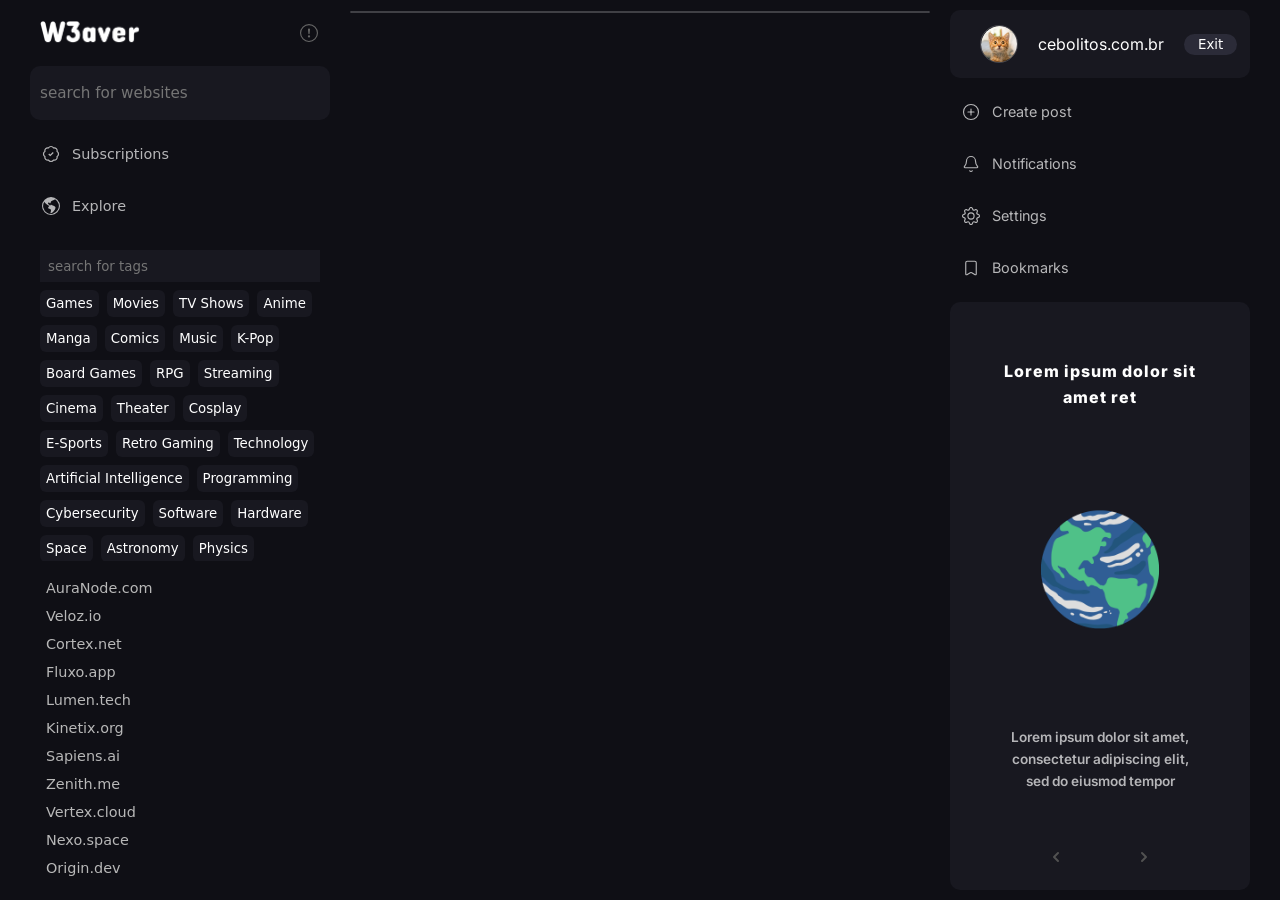
==== commit 94ca71f7: "commit" ====
--- a/frontend/index.html
+++ b/frontend/index.html
@@ -21,7 +21,14 @@
 </head>
 <body>
 
-   
+    <div id="overlay">
+
+
+
+
+    </div>
+
+    
     <div id="container">
 
 
@@ -210,10 +217,10 @@
             </section>
 
             <div>
-                <a hx-boost="true" href="user-sidebar/create-post.html" id="new-bt" class="user-sidebar__button"><svg class="user-sidebar__button-svg" id="plus-bt" xmlns="http://www.w3.org/2000/svg" viewBox="0 0 24 24" fill="none" stroke="currentColor" stroke-width="1.5" stroke-linecap="round" stroke-linejoin="round"><circle cx="12" cy="12" r="10"/><path d="M8 12h8"/><path d="M12 8v8"/></svg><p class="user-sidebar__button-p">Create post</p> </a>
+                <a id="create-post-button" class="user-sidebar__button"><svg class="user-sidebar__button-svg" id="plus-bt" xmlns="http://www.w3.org/2000/svg" viewBox="0 0 24 24" fill="none" stroke="currentColor" stroke-width="1.5" stroke-linecap="round" stroke-linejoin="round"><circle cx="12" cy="12" r="10"/><path d="M8 12h8"/><path d="M12 8v8"/></svg><p class="user-sidebar__button-p">Create post</p> </a>
                 <a hx-boost="true" id="not-bt" class="user-sidebar__button"><svg class="user-sidebar__button-svg" xmlns="http://www.w3.org/2000/svg" viewBox="0 0 24 24" fill="none" stroke="currentColor" stroke-width="1.5" stroke-linecap="round" stroke-linejoin="round"><path d="M10.268 21a2 2 0 0 0 3.464 0"/><path d="M3.262 15.326A1 1 0 0 0 4 17h16a1 1 0 0 0 .74-1.673C19.41 13.956 18 12.499 18 8A6 6 0 0 0 6 8c0 4.499-1.411 5.956-2.738 7.326"/></svg><p class="user-sidebar__button-p">Notifications</p></a>
-                <a hx-boost="true" href="user-sidebar/settings.html" id="set-bt" class="user-sidebar__button"><svg class="user-sidebar__button-svg" xmlns="http://www.w3.org/2000/svg" fill="currentColor" viewBox="0 0 16 16"><path d="M8 4.754a3.246 3.246 0 1 0 0 6.492 3.246 3.246 0 0 0 0-6.492M5.754 8a2.246 2.246 0 1 1 4.492 0 2.246 2.246 0 0 1-4.492 0"/><path d="M9.796 1.343c-.527-1.79-3.065-1.79-3.592 0l-.094.319a.873.873 0 0 1-1.255.52l-.292-.16c-1.64-.892-3.433.902-2.54 2.541l.159.292a.873.873 0 0 1-.52 1.255l-.319.094c-1.79.527-1.79 3.065 0 3.592l.319.094a.873.873 0 0 1 .52 1.255l-.16.292c-.892 1.64.901 3.434 2.541 2.54l.292-.159a.873.873 0 0 1 1.255.52l.094.319c.527 1.79 3.065 1.79 3.592 0l.094-.319a.873.873 0 0 1 1.255-.52l.292.16c1.64.893 3.434-.902 2.54-2.541l-.159-.292a.873.873 0 0 1 .52-1.255l.319-.094c1.79-.527 1.79-3.065 0-3.592l-.319-.094a.873.873 0 0 1-.52-1.255l.16-.292c.893-1.64-.902-3.433-2.541-2.54l-.292.159a.873.873 0 0 1-1.255-.52zm-2.633.283c.246-.835 1.428-.835 1.674 0l.094.319a1.873 1.873 0 0 0 2.693 1.115l.291-.16c.764-.415 1.6.42 1.184 1.185l-.159.292a1.873 1.873 0 0 0 1.116 2.692l.318.094c.835.246.835 1.428 0 1.674l-.319.094a1.873 1.873 0 0 0-1.115 2.693l.16.291c.415.764-.42 1.6-1.185 1.184l-.291-.159a1.873 1.873 0 0 0-2.693 1.116l-.094.318c-.246.835-1.428.835-1.674 0l-.094-.319a1.873 1.873 0 0 0-2.692-1.115l-.292.16c-.764.415-1.6-.42-1.184-1.185l.159-.291A1.873 1.873 0 0 0 1.945 8.93l-.319-.094c-.835-.246-.835-1.428 0-1.674l.319-.094A1.873 1.873 0 0 0 3.06 4.377l-.16-.292c-.415-.764.42-1.6 1.185-1.184l.292.159a1.873 1.873 0 0 0 2.692-1.115z"/></svg><p class="user-sidebar__button-p">Settings</p></a>        
-                <a hx-boost="true" href="user-sidebar/bookmarks.html" id="boo-bt" class="user-sidebar__button"><svg class="user-sidebar__button-svg" xmlns="http://www.w3.org/2000/svg" viewBox="0 0 24 24" fill="none" stroke="currentColor" stroke-width="1.5" stroke-linecap="round" stroke-linejoin="round"><path d="M17 3a2 2 0 0 1 2 2v15a1 1 0 0 1-1.496.868l-4.512-2.578a2 2 0 0 0-1.984 0l-4.512 2.578A1 1 0 0 1 5 20V5a2 2 0 0 1 2-2z"/></svg><p class="user-sidebar__button-p">Bookmarks</p></a>
+                <a id="settings-button" id="set-bt" class="user-sidebar__button"><svg class="user-sidebar__button-svg" xmlns="http://www.w3.org/2000/svg" fill="currentColor" viewBox="0 0 16 16"><path d="M8 4.754a3.246 3.246 0 1 0 0 6.492 3.246 3.246 0 0 0 0-6.492M5.754 8a2.246 2.246 0 1 1 4.492 0 2.246 2.246 0 0 1-4.492 0"/><path d="M9.796 1.343c-.527-1.79-3.065-1.79-3.592 0l-.094.319a.873.873 0 0 1-1.255.52l-.292-.16c-1.64-.892-3.433.902-2.54 2.541l.159.292a.873.873 0 0 1-.52 1.255l-.319.094c-1.79.527-1.79 3.065 0 3.592l.319.094a.873.873 0 0 1 .52 1.255l-.16.292c-.892 1.64.901 3.434 2.541 2.54l.292-.159a.873.873 0 0 1 1.255.52l.094.319c.527 1.79 3.065 1.79 3.592 0l.094-.319a.873.873 0 0 1 1.255-.52l.292.16c1.64.893 3.434-.902 2.54-2.541l-.159-.292a.873.873 0 0 1 .52-1.255l.319-.094c1.79-.527 1.79-3.065 0-3.592l-.319-.094a.873.873 0 0 1-.52-1.255l.16-.292c.893-1.64-.902-3.433-2.541-2.54l-.292.159a.873.873 0 0 1-1.255-.52zm-2.633.283c.246-.835 1.428-.835 1.674 0l.094.319a1.873 1.873 0 0 0 2.693 1.115l.291-.16c.764-.415 1.6.42 1.184 1.185l-.159.292a1.873 1.873 0 0 0 1.116 2.692l.318.094c.835.246.835 1.428 0 1.674l-.319.094a1.873 1.873 0 0 0-1.115 2.693l.16.291c.415.764-.42 1.6-1.185 1.184l-.291-.159a1.873 1.873 0 0 0-2.693 1.116l-.094.318c-.246.835-1.428.835-1.674 0l-.094-.319a1.873 1.873 0 0 0-2.692-1.115l-.292.16c-.764.415-1.6-.42-1.184-1.185l.159-.291A1.873 1.873 0 0 0 1.945 8.93l-.319-.094c-.835-.246-.835-1.428 0-1.674l.319-.094A1.873 1.873 0 0 0 3.06 4.377l-.16-.292c-.415-.764.42-1.6 1.185-1.184l.292.159a1.873 1.873 0 0 0 2.692-1.115z"/></svg><p class="user-sidebar__button-p">Settings</p></a>        
+                <a id="bookmarks-button" id="boo-bt" class="user-sidebar__button"><svg class="user-sidebar__button-svg" xmlns="http://www.w3.org/2000/svg" viewBox="0 0 24 24" fill="none" stroke="currentColor" stroke-width="1.5" stroke-linecap="round" stroke-linejoin="round"><path d="M17 3a2 2 0 0 1 2 2v15a1 1 0 0 1-1.496.868l-4.512-2.578a2 2 0 0 0-1.984 0l-4.512 2.578A1 1 0 0 1 5 20V5a2 2 0 0 1 2-2z"/></svg><p class="user-sidebar__button-p">Bookmarks</p></a>
             </div>
 
     <!--
@@ -225,8 +232,6 @@
 
             <section class="widget" id="widget">
                 <div></div>
-
-                
                 
                 <div class="widget__ad">
                     <p id="widget-title" class="widget__ad-title">Lorem ipsum dolor sit amet ret</p>
@@ -235,7 +240,6 @@
                 </div>
                 
                 <div class="widget__index"> <button id="widget-left-buttom" class="widget__left-arrow"> <svg xmlns="http://www.w3.org/2000/svg" width="16" height="16" viewBox="0 0 24 24" fill="none" stroke="currentColor" stroke-width="3" stroke-linecap="round" stroke-linejoin="round" class="lucide lucide-chevron-left-icon lucide-chevron-left"><path d="m15 18-6-6 6-6"/></svg> </button>      <div class="widget__dots" id="widget-dots"></div>          <button id="widget-right-buttom" class="widget__right-arrow"> <svg xmlns="http://www.w3.org/2000/svg" width="16" height="16" viewBox="0 0 24 24" fill="none" stroke="currentColor" stroke-width="3" stroke-linecap="round" stroke-linejoin="round" class="lucide lucide-chevron-right-icon lucide-chevron-right"><path d="m9 18 6-6-6-6"/></svg> </button></div>
-
                 
                 <div></div>
 
@@ -251,61 +255,15 @@
     -->  
 
     <div class="feed" id="feed">
-        <article class="post">
-            <div class="post__profile">
-                <div class="post__profile-left">
-                    <img src="imgs/1.jpg" class="post__favicon">
-                    <a hx-get="nav-sidebar/users.html" hx-target="#feed" class="post__profile-name">doritos.com</a> <!-- hx-push-url="true" -->
-                </div>
-                <button class="post__subscribe">subscribe</button>
-            </div>
-            <h2 class="post__title">Título teste para W3aver</h2>
-            <img src="https://agsturmer.github.io/example/img.jpg" class="post__img">
-            <div class="post__bottom">
-                <time class="post__data">2y ago</time>
-                <button class="post__bookmark-button">
-                    <svg class="post__bookmark-svg" xmlns="http://www.w3.org/2000/svg" viewBox="0 0 24 24" fill="none" stroke="currentColor" stroke-width="1.5" stroke-linecap="round" stroke-linejoin="round"><path d="M17 3a2 2 0 0 1 2 2v15a1 1 0 0 1-1.496.868l-4.512-2.578a2 2 0 0 0-1.984 0l-4.512 2.578A1 1 0 0 1 5 20V5a2 2 0 0 1 2-2z"/></svg>
-                </button>
-            </div>
-        </article> 
-
-
-        <article class="post">
-            <div class="post__profile">
-                <div class="post__profile-left">
-                    <img src="imgs/3.png" class="post__favicon">
-                    <a hx-get="nav-sidebar/users.html" hx-target="#feed" class="post__profile-name">darkangel.net</a>
-                </div>
-                <button class="post__subscribe">subscribe</button>
-            </div>
-            <h2 class="post__title">teste título teste titulo teste titulo</h2>
-            <p class="post__description">Lorem ipsum dolor sit amet, consectetur adipiscing elit, sed do eiusmod tempor incididunt ut labore et dolore magna aliqua. Ut enim ad minim veniam, quis nostrud exercitation ullamco laboris nisi ut aliquip ex ea commodo consequat. Duis aute irure dolor in reprehenderit in voluptate velit esse cillum dolore eu fugiat nulla pariatur. Excepteur sint occaecat cupidatat non proident, sunt in culpa qui officia deserunt mollit anim id est laborum.</p>
-            <div class="post__bottom">
-                <time class="post__data">1d ago</time>
-                <button class="post__bookmark-button">
-                    <svg class="post__bookmark-svg" xmlns="http://www.w3.org/2000/svg" viewBox="0 0 24 24" fill="none" stroke="currentColor" stroke-width="1.5" stroke-linecap="round" stroke-linejoin="round"><path d="M17 3a2 2 0 0 1 2 2v15a1 1 0 0 1-1.496.868l-4.512-2.578a2 2 0 0 0-1.984 0l-4.512 2.578A1 1 0 0 1 5 20V5a2 2 0 0 1 2-2z"/></svg>
-                </button>
-            </div>
-        </article>
-
-
     </div>
 
 
-    <!--
-    ===================================================================
-    ================= NOTIFICATIONS HIDEN SECTION ===================== 
-    =================================================================== 
-    -->  
-
-    <section id="notifications">
-        <button class="go-back-button"><svg xmlns="http://www.w3.org/2000/svg" viewBox="0 0 24 24" fill="none" stroke="currentColor" stroke-width="1.8" stroke-linecap="round" stroke-linejoin="round"><path d="M9 14 4 9l5-5"/><path d="M4 9h10.5a5.5 5.5 0 0 1 5.5 5.5a5.5 5.5 0 0 1-5.5 5.5H11"/></svg></button>
-        
-    </section>
-
-
-<!--  src="/static/script.js" -->
-
-    <script src="script.js"></script>
+    <!--  src="/static/main.js" -->
+
+
+    <script src="js/posts.js"></script>
+    <script src="js/widget.js"></script>
+    <script type="module" src="JS/main.js"></script>
+    
 </body>
-</html>+</html> 
--- a/frontend/style.min.css
+++ b/frontend/style.min.css
@@ -1 +1 @@
-html,body,div,h2,p,a,img,label,article,section,time{margin:0;padding:0;border:0;font:inherit;vertical-align:baseline}article,section{display:block}body{line-height:1}::-webkit-scrollbar{width:3px;height:5px}::-webkit-scrollbar-track{background:rgba(0,0,0,0)}::-webkit-scrollbar-thumb{background:#888;border-radius:10px}::-webkit-scrollbar-thumb:hover{background:#d7d7d7}input[type=number]::-webkit-outer-spin-button,input[type=number]::-webkit-inner-spin-button{-webkit-appearance:none;margin:0}input[type=number]{-moz-appearance:textfield}*{overscroll-behavior:none;box-sizing:border-box;font-family:"Inter",sans-serif;text-decoration:none}html,body{overscroll-behavior:none;font-family:"Inter",sans-serif;color:#fff}body{background-color:#0f0f15;width:100vw;min-height:100vh;display:flex;justify-content:center;overflow-x:hidden;justify-content:center;margin:0}#container{width:1240px;background-color:rgba(0,0,0,0);height:100vh;padding:10px;display:flex;flex-direction:row;position:fixed;justify-content:space-between;box-sizing:border-box}.feed{width:580px;height:-moz-fit-content;height:fit-content;background-color:rgba(0,0,0,0);margin-top:11px;margin-bottom:11px;display:flex;flex-direction:column;z-index:100;border:1px solid hsla(0,0%,100%,.208);border-radius:5px}.feed>:last-child{border-bottom:0px solid hsla(0,0%,100%,.208)}.nav-sidebar{box-sizing:border-box;display:flex;align-items:start;flex-direction:column;height:100%;gap:8px;width:300px;position:relative;z-index:100000000000000000;transition:width .2s ease}.nav-sidebar__header{width:96%;display:flex;flex-direction:row;align-items:center;justify-content:space-between}.nav-sidebar__title{font-size:2rem;text-align:start;width:110px;padding-left:10px;padding-top:10px;padding-bottom:14px}.nav-sidebar__button{height:52px;width:100%;background-color:rgba(0,0,0,0);color:hsla(0,0%,100%,.6980392157);border:0px solid #000;font-size:.95rem;display:flex;flex-direction:row;padding-left:12px;align-items:center;box-sizing:border-box}.nav-sidebar__button:hover{background-color:hsla(0,0%,100%,.0588235294)}.nav-sidebar__button-svg{width:18px;height:18px;color:hsla(0,0%,100%,.6980392157)}.nav-sidebar__button-p{text-align:left;color:hsla(0,0%,100%,.6980392157);padding-left:12px;font-size:.9rem}.nav-sidebar__buttons-box{width:100%}.nav-sidebar__search{box-sizing:border-box;width:100%;height:54px;display:flex;justify-content:center;align-items:center;padding-bottom:0px;border-radius:10px;background-color:#181820}.nav-sidebar__search-input{border:0px solid #000;background-color:rgba(0,0,0,0);color:hsla(0,0%,100%,.6980392157);padding-left:10px;width:100%;height:100%;font-size:.95rem}.nav-sidebar__search-inpu:focus{border:0px solid #fff;outline:0px solid #fff}.nav-sidebar__search-svg{width:34px;height:34px;position:absolute;display:none;color:hsla(0,0%,100%,.295)}.nav-sidebar__about-svg{color:#666}.nav-sidebar__eplore{width:100%;flex:1;overflow:auto;padding:10px;box-sizing:border-box;position:relative}.nav-sidebar__eplore button{margin-bottom:8px;background-color:#181820;padding:6px;border-radius:6px;margin-right:4px;border:0px solid #626262;color:#fff}.nav-sidebar__eplore button:hover{scale:1.02}.nav-sidebar__explore-input{background-color:#181820;width:100%;height:32px;margin-bottom:8px;border:0px solid gray;padding-left:8px;color:#fff;font-weight:200}.nav-sidebar__explore-input:focus{border:0px solid #fff;outline:0px solid #fff}.nav-sidebar__subscriptions{width:100%;flex:1;display:flex;flex-direction:column;gap:10px;overflow:auto;padding:10px;box-sizing:border-box;position:relative}.nav-sidebar__subscriptions button{background-color:rgba(0,0,0,0);width:-moz-fit-content;width:fit-content;font-size:.9rem;border:0;color:#b8b8b8}.nav-sidebar__subscriptions button:hover{text-decoration:underline}.user-sidebar{width:300px;display:flex;flex-direction:column;gap:8px;box-sizing:border-box}.user-sidebar__profile{width:100%;box-sizing:border-box;height:68px;padding-left:10px;display:flex;justify-content:space-between;align-items:center;display:flex;flex-direction:row;gap:20px;position:relative;background-color:#181820;border-radius:10px}.user-sidebar__profile-img-div{border-radius:50%;overflow:hidden;min-width:38px !important;height:38px;border:1px solid hsla(0,0%,100%,.201)}.user-sidebar__profile-img{min-width:38px !important;height:38px;border-radius:50%}.user-sidebar__exit-button{background-color:#2b2b38;border-radius:14px;padding:14px;padding-bottom:3px;padding-top:3px;color:#fff;border:0px}.user-sidebar__exit-button:hover{background-color:#d20935}.user-sidebar__button{height:52px;width:100%;background-color:rgba(0,0,0,0);color:hsla(0,0%,100%,.6980392157);border:0px solid #000;font-size:.95rem;display:flex;flex-direction:row;padding-left:12px;align-items:center;box-sizing:border-box}.user-sidebar__button:hover{background-color:hsla(0,0%,100%,.0588235294)}.user-sidebar__button-svg{width:18px;height:18px;color:hsla(0,0%,100%,.6980392157)}.user-sidebar__button-p{text-align:left;color:hsla(0,0%,100%,.6980392157);padding-left:12px;font-size:.9rem}.widget{width:100%;border-radius:10px;background-color:#181820;flex:1;max-height:600px;display:flex;justify-content:space-between;align-items:center;flex-direction:column;position:relative}.widget__ad{min-height:74%;display:flex;flex-direction:column;justify-content:space-between;align-items:center;width:74%}.widget__ad-title{letter-spacing:1px;font-weight:800;font-size:1rem;width:200px;text-align:center;line-height:1.65em}.widget__ad-img{width:134px;margin-top:-5px;margin-bottom:-10px;opacity:.95}.widget__ad-text{width:200px;text-align:center;font-size:.85rem;font-weight:600;line-height:1.6em;color:hsla(0,0%,100%,.6823529412)}.widget__index{display:flex;flex-direction:row;gap:10px;color:#666;margin-bottom:-24px}.widget__dots{display:flex;flex-direction:row;gap:10px;font-size:20px;padding-bottom:6px}.widget__left-arrow{background-color:rgba(0,0,0,0);border:0px solid #fff;display:flex;justify-content:center;align-items:center;margin-bottom:-8px;color:#515151;margin-right:20px;cursor:pointer}.widget__left-arrow:hover{color:#fff;scale:1.05}.widget__right-arrow{border:0px solid #fff;border-radius:50%;background-color:rgba(0,0,0,0);display:flex;justify-content:center;align-items:center;margin-bottom:-8px;color:#515151;margin-left:20px;cursor:pointer}.widget__right-arrow:hover{color:#fff;scale:1.05}.post{width:100%;gap:10px;height:-moz-fit-content;height:fit-content;border-bottom:1px solid gray;display:flex;flex-direction:column;justify-content:space-between;padding:10px;border-top:1px solid hsla(0,0%,100%,.208);border-bottom:1px solid hsla(0,0%,100%,.208);border-top:0;box-sizing:border-box}.post__profile{border:1px solid hsla(0,0%,100%,.201);border-radius:40px;padding:5px;box-sizing:border-box;width:100%;height:44px;display:flex;justify-content:space-between;align-items:center;font-size:.9rem}.post__favicon{width:34px;height:34px;border-radius:50%;background-color:#777f87;border:1px solid hsla(0,0%,100%,.201)}.post__subscribe{height:20px;background-color:rgba(0,0,0,0);color:#fff;border:0;margin-right:7px;display:flex;justify-content:center;align-items:center}.post__subscribe-check{width:16px;margin-right:2px;stroke-width:2.5px}.post__subscribe-svg{width:16px;margin-right:2px;stroke-width:2.5px}.post__title{width:100%;margin-bottom:5px;height:-moz-fit-content;height:fit-content;max-height:80px;font-size:1.1rem;font-weight:600;line-height:1.3em;letter-spacing:.02em}.post__description{width:100%;font-size:.9rem;color:hsla(0,0%,100%,.6823529412);margin-top:-5px;font-weight:500;line-height:1.3em;letter-spacing:.02em}.post__img{width:100%;border:1px solid hsla(0,0%,100%,.253);aspect-ratio:16/12}.post__data{font-size:.8rem;color:#b1b1b1;letter-spacing:1px;padding-left:4px}.post__bottom{width:100%;background-color:rgba(102,20,157,0);color:hsla(0,0%,100%,.484);height:-moz-fit-content;height:fit-content;display:flex;align-items:center;justify-content:space-between;padding-bottom:2px;padding-top:2px;font-size:.9rem}.post__bookmark-button{width:30px;height:30px;border-radius:50%;display:flex;justify-content:center;align-items:center;background-color:rgba(0,0,0,0);color:#fff;border:0;margin-right:-8px;cursor:pointer}.post__bookmark-button.active path{fill:#fff;stroke:currentColor}.post__bookmark-button:hover{scale:1.1}.post__bookmark-svg{color:#fff;width:20px;height:20px;stroke-width:1.4px;stroke:currentColor;stroke-linejoin:round;stroke-linecap:round}.post__profile-left{height:100%;width:-moz-fit-content;width:fit-content;display:flex;flex-direction:row;align-items:center;gap:10px}.post__profile-name{cursor:pointer}.profile{justify-content:center;align-items:center;width:100%;height:-moz-fit-content;height:fit-content;display:flex;justify-content:center;align-items:center;flex-direction:column;border-bottom:1px solid red;margin-top:44px}.profile>article{padding-top:14px;border-top:1px solid hsla(0,0%,100%,.208);border-bottom:0px solid hsla(0,0%,100%,.208)}.profile__top{width:580px;position:fixed;top:10px;height:46px;border-top-left-radius:4px;border-top-right-radius:4px;align-items:center;display:flex;flex-direction:row;gap:4px;background-color:#0f0f15;padding-left:10px;padding-right:14px;border:1px solid hsla(0,0%,100%,.208);color:#fff;font-size:1rem;cursor:pointer}.profile__top:hover{background-color:#181820}.profile__description{max-width:580px;width:86%;color:#b1b1b1;text-align:center;font-size:.9rem;line-height:1.6em;word-spacing:1px}.profile__middle{justify-content:center;align-items:center;padding-top:40px;padding-bottom:40px;width:100%;height:-moz-fit-content;height:fit-content;display:flex;flex-direction:column;gap:34px}.profile__favicon-buttons{max-width:580px;width:92%;display:flex;flex-direction:row;box-sizing:border-box;gap:16px;align-items:center;justify-content:center}.profile__favicon-buttons button{border:1px solid hsla(0,0%,100%,.208);border-radius:40px;color:#fff;background-color:rgba(0,0,0,0);font-size:.9rem;cursor:pointer}.profile__favicon-buttons button:hover{scale:1.02}.profile__favicon-buttons button svg{width:18px;color:#c4c4c4;margin-top:4px}.profile__favicon-buttons #subscribe{width:140px;height:40px;background-color:#2a2c78;border:0px solid #000}.profile__favicon-buttons #block{width:100px;height:40px}.profile__favicon-buttons #block{width:100px;height:40px}.profile__favicon-buttons #flag{width:44px;height:40px}.profile__top-background{width:580px;position:fixed;top:0px;height:44px;align-items:center;display:flex;flex-direction:row;gap:20px;background-color:#0f0f15;padding-left:10px}.profile__favicon{width:40px;height:40px;border-radius:50%}.profile__tags{width:90%;display:flex;flex-wrap:wrap;justify-content:center;row-gap:10px;-moz-column-gap:8px;column-gap:8px}.profile__tags>button{background-color:rgba(0,0,0,0) !important;color:#fff;padding:4px;padding-left:12px;padding-right:12px;border:1px solid hsla(0,0%,100%,.171);border-radius:8px}#notifications{width:100vw;height:100vh;z-index:1000;position:fixed;top:0;left:0;background-color:#0f0f15;align-items:center;gap:40px;flex-direction:column;display:none;overflow-y:scroll !important;box-sizing:border-box;justify-content:flex-start;padding-bottom:100px;padding-top:100px}*{box-sizing:border-box;font-family:system-ui}h1{color:#fff}.settings{width:92%;max-width:580px;height:-moz-fit-content;height:fit-content;background-color:#0f0f15;align-items:center;display:flex;gap:40px;flex-direction:column;box-sizing:border-box;justify-content:flex-start;padding-bottom:100px;padding-top:100px}.settings__section{width:100%;height:-moz-fit-content;height:fit-content;display:flex;flex-direction:column;align-items:center;gap:5px;box-sizing:border-box;border-radius:5px}.settings__title{font-size:2rem;font-weight:680;width:100%;padding-bottom:30px}.settings h2{text-align:start;width:100%;font-weight:600;font-size:1.2rem;color:#fff}.settings__button{height:54px;border:0;background-color:rgba(0,0,0,0);color:#fff;text-align:start;padding-left:20px;padding-right:20px;width:100%;font-size:1rem;cursor:pointer;display:flex;flex-direction:row;justify-content:space-between;align-items:center}.settings__button:hover{background-color:#1e1e26}.settings__select{border-radius:0;border:1px solid #5b5b5b;height:28px;width:120px;padding-left:7px;background-color:rgba(0,0,0,0);color:#fff}.settings__save-button{background-color:rgba(250,250,250,.035) !important;border-radius:5px;border:1px solid hsla(0,0%,100%,.208) !important;margin-top:20px;height:66px;width:96%;box-sizing:border-box}.settings__save-button:hover{scale:1.01}.settings__block-list{display:flex;flex-direction:column}.settings__block-list>div>button{width:-moz-fit-content;width:fit-content;height:-moz-fit-content;height:fit-content;color:#979797;padding:0;background-color:rgba(0,0,0,0);border:0px;font-size:1rem}.settings__block-list>div>:first-child:hover{text-decoration:underline}.settings__number-input{width:28px;height:22px;background-color:rgba(0,0,0,0);border:1px solid #5b5b5b;color:#fff;padding-left:6px;box-sizing:border-box}.settings__number-input:focus{outline:1px solid #fff;border:0px solid #000}.new-post{width:92%;max-width:580px;display:flex;height:-moz-fit-content;height:fit-content;background-color:#0f0f15;align-items:center;gap:40px;flex-direction:column;overflow-y:scroll !important;box-sizing:border-box;justify-content:flex-start;padding-bottom:100px;padding-top:100px}.new-post__title{font-size:2rem;font-weight:680;width:100%;padding-bottom:30px}.new-post__label{color:#b0b0b0;font-weight:400;font-size:1rem;width:100%}.new-post__verify-div{width:100%;display:flex;flex-direction:row;align-items:center;gap:30px;color:#666}.new-post__verify-button{width:-moz-fit-content;width:fit-content;padding:14px;padding-left:48px;padding-right:48px;background-color:rgba(0,0,0,0);border-radius:5px;border:1px solid hsla(0,0%,100%,.208);color:#fff}.new-post__publish-button{width:180px;height:48px;background-color:#fff;border-radius:50px;border:0px solid #fff}.new-post__publish-div{width:100%;display:flex;justify-content:end;gap:30px;color:#666}.new-post__agreement{border:1px solid hsla(0,0%,100%,.208);padding:10px;border-radius:5px;line-height:24px}.new-post__article{border:1px solid hsla(0,0%,100%,.208);width:100%;gap:10px;height:-moz-fit-content;height:fit-content;display:flex;justify-content:flex-start;flex-direction:column;padding:10px;box-sizing:border-box;border-radius:5px}.new-post__url-input{width:100%;text-align:start;font-size:1rem;background-color:rgba(0,0,0,0);border-radius:5px;border:1px solid hsla(0,0%,100%,.208);color:#fff;padding:14px}.new-post__url-input:focus{outline:1px solid #8e8e8e}.go-back-button{position:absolute;top:0;right:0;padding:0;margin:20px;margin-right:22px;background-color:rgba(0,0,0,0);border:0px solid #000;width:26px;stroke-width:30px;cursor:pointer}.go-back-button svg{color:#fff}.bookmarks{width:92%;max-width:580px;display:flex;height:-moz-fit-content;height:fit-content;background-color:#0f0f15;align-items:center;gap:40px;flex-direction:column;overflow-y:scroll !important;box-sizing:border-box;justify-content:flex-start;padding-bottom:100px;padding-top:100px;color:#fff;box-sizing:border-box}.bookmarks__title{font-size:2rem;font-weight:680;width:100%;padding-bottom:30px}.feed{width:580px;height:-moz-fit-content;height:fit-content;background-color:rgba(0,0,0,0);margin-top:11px;margin-bottom:11px;display:flex;flex-direction:column;z-index:100;border:1px solid hsla(0,0%,100%,.208);border-radius:5px}/*# sourceMappingURL=style.min.css.map */+html,body,div,h2,p,a,img,label,article,section,time{margin:0;padding:0;border:0;font:inherit;vertical-align:baseline}article,section{display:block}body{line-height:1}::-webkit-scrollbar{width:3px;height:5px}::-webkit-scrollbar-track{background:rgba(0,0,0,0)}::-webkit-scrollbar-thumb{background:#888;border-radius:10px}::-webkit-scrollbar-thumb:hover{background:#d7d7d7}input[type=number]::-webkit-outer-spin-button,input[type=number]::-webkit-inner-spin-button{-webkit-appearance:none;margin:0}input[type=number]{-moz-appearance:textfield}*{overscroll-behavior:none;box-sizing:border-box;font-family:"Inter",sans-serif;text-decoration:none}html,body{overscroll-behavior:none;font-family:"Inter",sans-serif;color:#fff}body{background-color:#0f0f15;width:100vw;min-height:100vh;display:flex;justify-content:center;overflow-x:hidden;justify-content:center;margin:0}#container{width:1240px;background-color:rgba(0,0,0,0);height:100vh;padding:10px;display:flex;flex-direction:row;position:fixed;justify-content:space-between;box-sizing:border-box}.feed{width:580px;height:-moz-fit-content;height:fit-content;background-color:rgba(0,0,0,0);margin-top:11px;margin-bottom:11px;display:flex;flex-direction:column;z-index:100;border:1px solid hsla(0,0%,100%,.208);border-radius:5px}.feed>:last-child{border-bottom:0px solid hsla(0,0%,100%,.208)}.nav-sidebar{box-sizing:border-box;display:flex;align-items:start;flex-direction:column;height:100%;gap:8px;width:300px;position:relative;z-index:100000000000000000;transition:width .2s ease}.nav-sidebar__header{width:96%;display:flex;flex-direction:row;align-items:center;justify-content:space-between}.nav-sidebar__title{font-size:2rem;text-align:start;width:110px;padding-left:10px;padding-top:10px;padding-bottom:14px}.nav-sidebar__button{height:52px;width:100%;background-color:rgba(0,0,0,0);color:hsla(0,0%,100%,.6980392157);border:0px solid #000;font-size:.95rem;display:flex;flex-direction:row;padding-left:12px;align-items:center;box-sizing:border-box}.nav-sidebar__button:hover{background-color:hsla(0,0%,100%,.0588235294)}.nav-sidebar__button-svg{width:18px;height:18px;color:hsla(0,0%,100%,.6980392157)}.nav-sidebar__button-p{text-align:left;color:hsla(0,0%,100%,.6980392157);padding-left:12px;font-size:.9rem}.nav-sidebar__buttons-box{width:100%}.nav-sidebar__search{box-sizing:border-box;width:100%;height:54px;display:flex;justify-content:center;align-items:center;padding-bottom:0px;border-radius:10px;background-color:#181820}.nav-sidebar__search-input{border:0px solid #000;background-color:rgba(0,0,0,0);color:hsla(0,0%,100%,.6980392157);padding-left:10px;width:100%;height:100%;font-size:.95rem}.nav-sidebar__search-inpu:focus{border:0px solid #fff;outline:0px solid #fff}.nav-sidebar__search-svg{width:34px;height:34px;position:absolute;display:none;color:hsla(0,0%,100%,.295)}.nav-sidebar__about-svg{color:#666}.nav-sidebar__eplore{width:100%;flex:1;overflow:auto;padding:10px;box-sizing:border-box;position:relative}.nav-sidebar__eplore button{margin-bottom:8px;background-color:#181820;padding:6px;border-radius:6px;margin-right:4px;border:0px solid #626262;color:#fff}.nav-sidebar__eplore button:hover{scale:1.02}.nav-sidebar__explore-input{background-color:#181820;width:100%;height:32px;margin-bottom:8px;border:0px solid gray;padding-left:8px;color:#fff;font-weight:200}.nav-sidebar__explore-input:focus{border:0px solid #fff;outline:0px solid #fff}.nav-sidebar__subscriptions{width:100%;flex:1;display:flex;flex-direction:column;gap:10px;overflow:auto;padding:10px;box-sizing:border-box;position:relative}.nav-sidebar__subscriptions button{background-color:rgba(0,0,0,0);width:-moz-fit-content;width:fit-content;font-size:.9rem;border:0;color:#b8b8b8}.nav-sidebar__subscriptions button:hover{text-decoration:underline}.user-sidebar{width:300px;display:flex;flex-direction:column;gap:8px;box-sizing:border-box}.user-sidebar__profile{width:100%;box-sizing:border-box;height:68px;padding-left:10px;display:flex;justify-content:space-between;align-items:center;display:flex;flex-direction:row;gap:20px;position:relative;background-color:#181820;border-radius:10px}.user-sidebar__profile-img-div{border-radius:50%;overflow:hidden;min-width:38px !important;height:38px;border:1px solid hsla(0,0%,100%,.201)}.user-sidebar__profile-img{min-width:38px !important;height:38px;border-radius:50%}.user-sidebar__exit-button{background-color:#2b2b38;border-radius:14px;padding:14px;padding-bottom:3px;padding-top:3px;color:#fff;border:0px}.user-sidebar__exit-button:hover{background-color:#d20935}.user-sidebar__button{height:52px;width:100%;background-color:rgba(0,0,0,0);color:hsla(0,0%,100%,.6980392157);border:0px solid #000;font-size:.95rem;display:flex;flex-direction:row;padding-left:12px;align-items:center;box-sizing:border-box}.user-sidebar__button:hover{background-color:hsla(0,0%,100%,.0588235294)}.user-sidebar__button-svg{width:18px;height:18px;color:hsla(0,0%,100%,.6980392157)}.user-sidebar__button-p{text-align:left;color:hsla(0,0%,100%,.6980392157);padding-left:12px;font-size:.9rem}.widget{width:100%;border-radius:10px;background-color:#181820;flex:1;max-height:600px;display:flex;justify-content:space-between;align-items:center;flex-direction:column;position:relative}.widget__ad{min-height:74%;display:flex;flex-direction:column;justify-content:space-between;align-items:center;width:74%}.widget__ad-title{letter-spacing:1px;font-weight:800;font-size:1rem;width:200px;text-align:center;line-height:1.65em}.widget__ad-img{width:134px;margin-top:-5px;margin-bottom:-10px;opacity:.95}.widget__ad-text{width:200px;text-align:center;font-size:.85rem;font-weight:600;line-height:1.6em;color:hsla(0,0%,100%,.6823529412)}.widget__index{display:flex;flex-direction:row;gap:10px;color:#666;margin-bottom:-24px}.widget__dots{display:flex;flex-direction:row;gap:10px;font-size:20px;padding-bottom:6px}.widget__left-arrow{background-color:rgba(0,0,0,0);border:0px solid #fff;display:flex;justify-content:center;align-items:center;margin-bottom:-8px;color:#515151;margin-right:20px;cursor:pointer}.widget__left-arrow:hover{color:#fff;scale:1.05}.widget__right-arrow{border:0px solid #fff;border-radius:50%;background-color:rgba(0,0,0,0);display:flex;justify-content:center;align-items:center;margin-bottom:-8px;color:#515151;margin-left:20px;cursor:pointer}.widget__right-arrow:hover{color:#fff;scale:1.05}.post{width:100%;gap:10px;height:-moz-fit-content;height:fit-content;border-bottom:1px solid gray;display:flex;flex-direction:column;justify-content:space-between;padding:10px;border-top:1px solid hsla(0,0%,100%,.208);border-bottom:1px solid hsla(0,0%,100%,.208);border-top:0;box-sizing:border-box}.post__profile{border:1px solid hsla(0,0%,100%,.201);border-radius:40px;padding:5px;box-sizing:border-box;width:100%;height:44px;display:flex;justify-content:space-between;align-items:center;font-size:.9rem}.post__favicon{width:34px;height:34px;border-radius:50%;background-color:#777f87;border:1px solid hsla(0,0%,100%,.201)}.post__subscribe{height:20px;background-color:rgba(0,0,0,0);color:#fff;border:0;margin-right:7px;display:flex;justify-content:center;align-items:center}.post__subscribe-check{width:16px;margin-right:2px;stroke-width:2.5px}.post__subscribe-svg{width:16px;margin-right:2px;stroke-width:2.5px}.post__title{width:100%;margin-bottom:5px;height:-moz-fit-content;height:fit-content;max-height:80px;font-size:1.1rem;font-weight:600;line-height:1.3em;letter-spacing:.02em}.post__description{width:100%;font-size:.9rem;color:hsla(0,0%,100%,.6823529412);margin-top:-5px;font-weight:500;line-height:1.3em;letter-spacing:.02em}.post__img{width:100%;border:1px solid hsla(0,0%,100%,.253);aspect-ratio:16/12}.post__data{font-size:.8rem;color:#b1b1b1;letter-spacing:1px;padding-left:4px}.post__bottom{width:100%;background-color:rgba(102,20,157,0);color:hsla(0,0%,100%,.484);height:-moz-fit-content;height:fit-content;display:flex;align-items:center;justify-content:space-between;padding-bottom:2px;padding-top:2px;font-size:.9rem}.post__bookmark-button{width:30px;height:30px;border-radius:50%;display:flex;justify-content:center;align-items:center;background-color:rgba(0,0,0,0);color:#fff;border:0;margin-right:-8px;cursor:pointer}.post__bookmark-button.active path{fill:#fff;stroke:currentColor}.post__bookmark-button:hover{scale:1.1}.post__bookmark-svg{color:#fff;width:20px;height:20px;stroke-width:1.4px;stroke:currentColor;stroke-linejoin:round;stroke-linecap:round}.post__profile-left{height:100%;width:-moz-fit-content;width:fit-content;display:flex;flex-direction:row;align-items:center;gap:10px}.post__profile-name{cursor:pointer}.profile{justify-content:center;align-items:center;width:100%;height:-moz-fit-content;height:fit-content;display:flex;justify-content:center;align-items:center;flex-direction:column;border-bottom:1px solid red;margin-top:44px}.profile>article{padding-top:14px;border-top:1px solid hsla(0,0%,100%,.208);border-bottom:0px solid hsla(0,0%,100%,.208)}.profile__top{width:580px;position:fixed;top:10px;height:46px;border-top-left-radius:4px;border-top-right-radius:4px;align-items:center;display:flex;flex-direction:row;gap:4px;background-color:#0f0f15;padding-left:10px;padding-right:14px;border:1px solid hsla(0,0%,100%,.208);color:#fff;font-size:1rem;cursor:pointer}.profile__top:hover{background-color:#181820}.profile__description{max-width:580px;width:86%;color:#b1b1b1;text-align:center;font-size:.9rem;line-height:1.6em;word-spacing:1px}.profile__middle{justify-content:center;align-items:center;padding-top:40px;padding-bottom:40px;width:100%;height:-moz-fit-content;height:fit-content;display:flex;flex-direction:column;gap:34px}.profile__favicon-buttons{max-width:580px;width:92%;display:flex;flex-direction:row;box-sizing:border-box;gap:16px;align-items:center;justify-content:center}.profile__favicon-buttons button{border:1px solid hsla(0,0%,100%,.208);border-radius:40px;color:#fff;background-color:rgba(0,0,0,0);font-size:.9rem;cursor:pointer}.profile__favicon-buttons button:hover{scale:1.02}.profile__favicon-buttons button svg{width:18px;color:#c4c4c4;margin-top:4px}.profile__favicon-buttons #subscribe{width:140px;height:40px;background-color:#2a2c78;border:0px solid #000}.profile__favicon-buttons #block{width:100px;height:40px}.profile__favicon-buttons #block{width:100px;height:40px}.profile__favicon-buttons #flag{width:44px;height:40px}.profile__top-background{width:580px;position:fixed;top:0px;height:44px;align-items:center;display:flex;flex-direction:row;gap:20px;background-color:#0f0f15;padding-left:10px}.profile__favicon{width:40px;height:40px;border-radius:50%}.profile__tags{width:90%;display:flex;flex-wrap:wrap;justify-content:center;row-gap:10px;-moz-column-gap:8px;column-gap:8px}.profile__tags>button{background-color:rgba(0,0,0,0) !important;color:#fff;padding:4px;padding-left:12px;padding-right:12px;border:1px solid hsla(0,0%,100%,.171);border-radius:8px}#notifications{width:100vw;height:100vh;z-index:1000;position:fixed;top:0;left:0;background-color:#0f0f15;align-items:center;gap:40px;flex-direction:column;display:none;overflow-y:scroll !important;box-sizing:border-box;justify-content:flex-start;padding-bottom:100px;padding-top:100px}*{box-sizing:border-box;font-family:system-ui}h1{color:#fff}.settings{width:92%;max-width:580px;height:-moz-fit-content;height:fit-content;background-color:#0f0f15;align-items:center;display:flex;gap:40px;flex-direction:column;box-sizing:border-box;justify-content:flex-start;padding-bottom:100px;padding-top:100px}.settings__section{width:100%;height:-moz-fit-content;height:fit-content;display:flex;flex-direction:column;align-items:center;gap:5px;box-sizing:border-box;border-radius:5px}.settings__title{font-size:2rem;font-weight:680;width:100%;padding-bottom:30px}.settings h2{text-align:start;width:100%;font-weight:600;font-size:1.2rem;color:#fff}.settings__button{height:54px;border:0;background-color:rgba(0,0,0,0);color:#fff;text-align:start;padding-left:20px;padding-right:20px;width:100%;font-size:1rem;cursor:pointer;display:flex;flex-direction:row;justify-content:space-between;align-items:center}.settings__button:hover{background-color:#1e1e26}.settings__select{border-radius:0;border:1px solid #5b5b5b;height:28px;width:120px;padding-left:7px;background-color:rgba(0,0,0,0);color:#fff}.settings__save-button{background-color:rgba(250,250,250,.035) !important;border-radius:5px;border:1px solid hsla(0,0%,100%,.208) !important;margin-top:20px;height:66px;width:96%;box-sizing:border-box}.settings__save-button:hover{scale:1.01}.settings__block-list{display:flex;flex-direction:column}.settings__block-list>div>button{width:-moz-fit-content;width:fit-content;height:-moz-fit-content;height:fit-content;color:#979797;padding:0;background-color:rgba(0,0,0,0);border:0px;font-size:1rem}.settings__block-list>div>:first-child:hover{text-decoration:underline}.settings__number-input{width:28px;height:22px;background-color:rgba(0,0,0,0);border:1px solid #5b5b5b;color:#fff;padding-left:6px;box-sizing:border-box}.settings__number-input:focus{outline:1px solid #fff;border:0px solid #000}.new-post{width:92%;max-width:580px;display:flex;height:-moz-fit-content;height:fit-content;background-color:#0f0f15;align-items:center;gap:40px;flex-direction:column;overflow-y:scroll !important;box-sizing:border-box;justify-content:flex-start;padding-bottom:100px;padding-top:100px}.new-post__title{font-size:2rem;font-weight:680;width:100%;padding-bottom:30px}.new-post__label{color:#b0b0b0;font-weight:400;font-size:1rem;width:100%}.new-post__verify-div{width:100%;display:flex;flex-direction:row;align-items:center;gap:30px;color:#666}.new-post__verify-button{width:-moz-fit-content;width:fit-content;padding:14px;padding-left:48px;padding-right:48px;background-color:rgba(0,0,0,0);border-radius:5px;border:1px solid hsla(0,0%,100%,.208);color:#fff}.new-post__publish-button{width:180px;height:48px;background-color:#fff;border-radius:50px;border:0px solid #fff}.new-post__publish-div{width:100%;display:flex;justify-content:end;gap:30px;color:#666}.new-post__agreement{border:1px solid hsla(0,0%,100%,.208);padding:10px;border-radius:5px;line-height:24px}.new-post__article{border:1px solid hsla(0,0%,100%,.208);width:100%;gap:10px;height:-moz-fit-content;height:fit-content;display:flex;justify-content:flex-start;flex-direction:column;padding:10px;box-sizing:border-box;border-radius:5px}.new-post__url-input{width:100%;text-align:start;font-size:1rem;background-color:rgba(0,0,0,0);border-radius:5px;border:1px solid hsla(0,0%,100%,.208);color:#fff;padding:14px}.new-post__url-input:focus{outline:1px solid #8e8e8e}.go-back-button{position:absolute;top:0;right:0;padding:0;margin:20px;margin-right:22px;background-color:rgba(0,0,0,0);border:0px solid #000;width:26px;stroke-width:30px;cursor:pointer}.go-back-button svg{color:#fff}.bookmarks{width:92%;max-width:580px;display:flex;height:-moz-fit-content;height:fit-content;background-color:#0f0f15;align-items:center;gap:40px;flex-direction:column;overflow-y:scroll !important;box-sizing:border-box;justify-content:flex-start;padding-bottom:100px;padding-top:100px;color:#fff;box-sizing:border-box}.bookmarks__title{font-size:2rem;font-weight:680;width:100%;padding-bottom:30px}#overlay{width:100vw;height:100vh;position:fixed;top:0;left:0;z-index:10000000;background-color:#0f0f15;display:none;justify-content:center;overflow-x:hidden;margin:0}/*# sourceMappingURL=style.min.css.map */
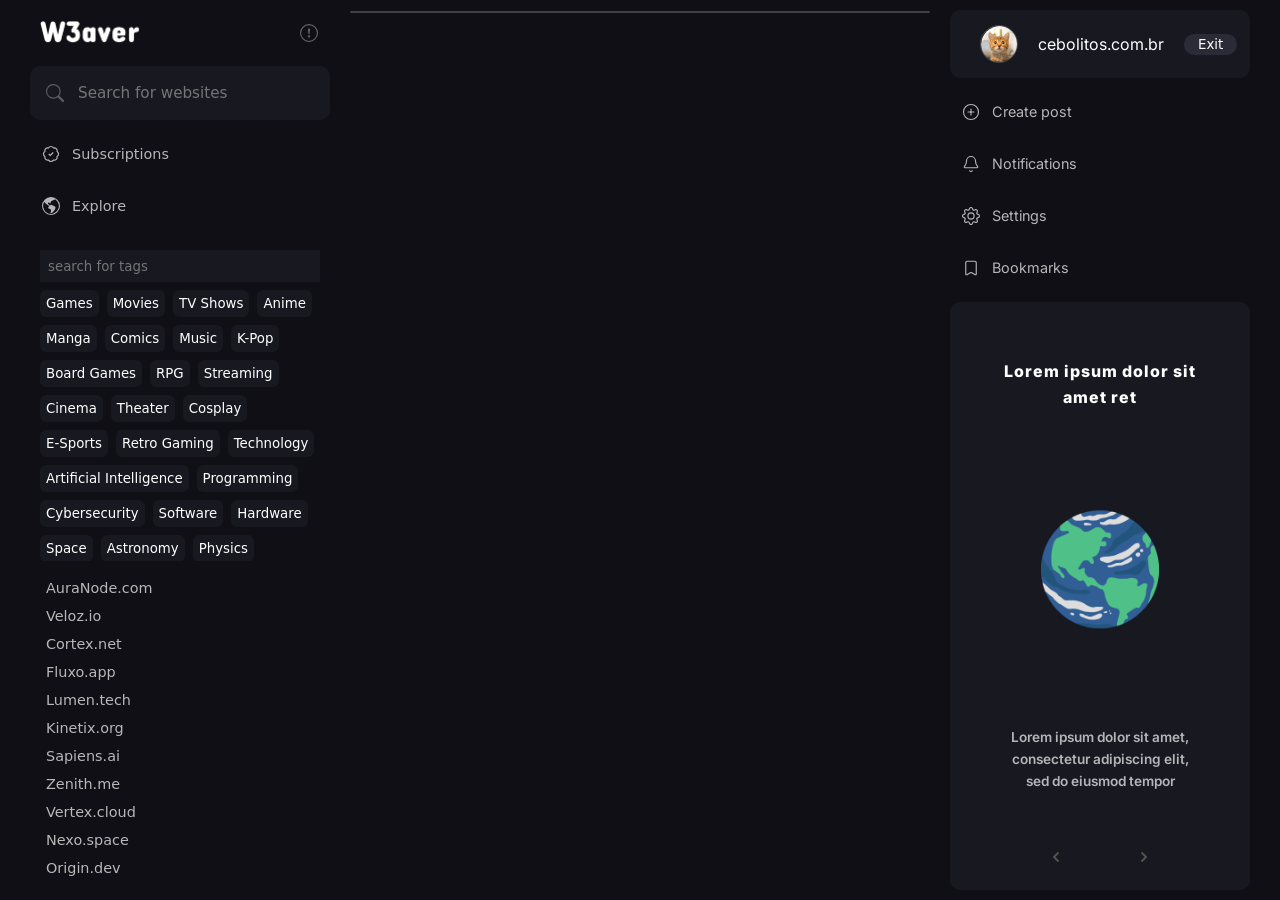
==== commit ac8f0589: "commit" ====
--- a/frontend/index.html
+++ b/frontend/index.html
@@ -15,8 +15,6 @@
     <link rel="preconnect" href="https://fonts.gstatic.com" crossorigin>
     <link href="https://fonts.googleapis.com/css2?family=Inter:ital,opsz,wght@0,14..32,100..900;1,14..32,100..900&display=swap" rel="stylesheet">
 
-    <script src="htmx.min.js"></script>
-
 
 </head>
 <body>
@@ -45,7 +43,7 @@
             <a data-hx-boost="true" href="about.html" class="nav-sidebar__about-link"><svg class="nav-sidebar__about-svg" xmlns="http://www.w3.org/2000/svg" width="18" height="18" fill="currentColor" viewBox="0 0 16 16"><path d="M8 15A7 7 0 1 1 8 1a7 7 0 0 1 0 14m0 1A8 8 0 1 0 8 0a8 8 0 0 0 0 16"/><path d="M7.002 11a1 1 0 1 1 2 0 1 1 0 0 1-2 0M7.1 4.995a.905.905 0 1 1 1.8 0l-.35 3.507a.552.552 0 0 1-1.1 0z"/></svg></a></div>
     
         <search class="nav-sidebar__search">
-            <input class="nav-sidebar__search-input" type="search" placeholder="search for websites">
+            <input class="nav-sidebar__search-input" type="search" placeholder="Search for websites">
             <svg class="nav-sidebar__search-svg" xmlns="http://www.w3.org/2000/svg" fill="currentColor" viewBox="0 0 16 16"><path d="M11.742 10.344a6.5 6.5 0 1 0-1.397 1.398h-.001q.044.06.098.115l3.85 3.85a1 1 0 0 0 1.415-1.414l-3.85-3.85a1 1 0 0 0-.115-.1zM12 6.5a5.5 5.5 0 1 1-11 0 5.5 5.5 0 0 1 11 0"/></svg>
         </search>
 
@@ -261,9 +259,8 @@
     <!--  src="/static/main.js" -->
 
 
-    <script src="js/posts.js"></script>
-    <script src="js/widget.js"></script>
-    <script type="module" src="JS/main.js"></script>
+    
+    <script type="module" src="main.js"></script>
     
 </body>
 </html> 
--- a/frontend/style.min.css
+++ b/frontend/style.min.css
@@ -1 +1 @@
-html,body,div,h2,p,a,img,label,article,section,time{margin:0;padding:0;border:0;font:inherit;vertical-align:baseline}article,section{display:block}body{line-height:1}::-webkit-scrollbar{width:3px;height:5px}::-webkit-scrollbar-track{background:rgba(0,0,0,0)}::-webkit-scrollbar-thumb{background:#888;border-radius:10px}::-webkit-scrollbar-thumb:hover{background:#d7d7d7}input[type=number]::-webkit-outer-spin-button,input[type=number]::-webkit-inner-spin-button{-webkit-appearance:none;margin:0}input[type=number]{-moz-appearance:textfield}*{overscroll-behavior:none;box-sizing:border-box;font-family:"Inter",sans-serif;text-decoration:none}html,body{overscroll-behavior:none;font-family:"Inter",sans-serif;color:#fff}body{background-color:#0f0f15;width:100vw;min-height:100vh;display:flex;justify-content:center;overflow-x:hidden;justify-content:center;margin:0}#container{width:1240px;background-color:rgba(0,0,0,0);height:100vh;padding:10px;display:flex;flex-direction:row;position:fixed;justify-content:space-between;box-sizing:border-box}.feed{width:580px;height:-moz-fit-content;height:fit-content;background-color:rgba(0,0,0,0);margin-top:11px;margin-bottom:11px;display:flex;flex-direction:column;z-index:100;border:1px solid hsla(0,0%,100%,.208);border-radius:5px}.feed>:last-child{border-bottom:0px solid hsla(0,0%,100%,.208)}.nav-sidebar{box-sizing:border-box;display:flex;align-items:start;flex-direction:column;height:100%;gap:8px;width:300px;position:relative;z-index:100000000000000000;transition:width .2s ease}.nav-sidebar__header{width:96%;display:flex;flex-direction:row;align-items:center;justify-content:space-between}.nav-sidebar__title{font-size:2rem;text-align:start;width:110px;padding-left:10px;padding-top:10px;padding-bottom:14px}.nav-sidebar__button{height:52px;width:100%;background-color:rgba(0,0,0,0);color:hsla(0,0%,100%,.6980392157);border:0px solid #000;font-size:.95rem;display:flex;flex-direction:row;padding-left:12px;align-items:center;box-sizing:border-box}.nav-sidebar__button:hover{background-color:hsla(0,0%,100%,.0588235294)}.nav-sidebar__button-svg{width:18px;height:18px;color:hsla(0,0%,100%,.6980392157)}.nav-sidebar__button-p{text-align:left;color:hsla(0,0%,100%,.6980392157);padding-left:12px;font-size:.9rem}.nav-sidebar__buttons-box{width:100%}.nav-sidebar__search{box-sizing:border-box;width:100%;height:54px;display:flex;justify-content:center;align-items:center;padding-bottom:0px;border-radius:10px;background-color:#181820}.nav-sidebar__search-input{border:0px solid #000;background-color:rgba(0,0,0,0);color:hsla(0,0%,100%,.6980392157);padding-left:10px;width:100%;height:100%;font-size:.95rem}.nav-sidebar__search-inpu:focus{border:0px solid #fff;outline:0px solid #fff}.nav-sidebar__search-svg{width:34px;height:34px;position:absolute;display:none;color:hsla(0,0%,100%,.295)}.nav-sidebar__about-svg{color:#666}.nav-sidebar__eplore{width:100%;flex:1;overflow:auto;padding:10px;box-sizing:border-box;position:relative}.nav-sidebar__eplore button{margin-bottom:8px;background-color:#181820;padding:6px;border-radius:6px;margin-right:4px;border:0px solid #626262;color:#fff}.nav-sidebar__eplore button:hover{scale:1.02}.nav-sidebar__explore-input{background-color:#181820;width:100%;height:32px;margin-bottom:8px;border:0px solid gray;padding-left:8px;color:#fff;font-weight:200}.nav-sidebar__explore-input:focus{border:0px solid #fff;outline:0px solid #fff}.nav-sidebar__subscriptions{width:100%;flex:1;display:flex;flex-direction:column;gap:10px;overflow:auto;padding:10px;box-sizing:border-box;position:relative}.nav-sidebar__subscriptions button{background-color:rgba(0,0,0,0);width:-moz-fit-content;width:fit-content;font-size:.9rem;border:0;color:#b8b8b8}.nav-sidebar__subscriptions button:hover{text-decoration:underline}.user-sidebar{width:300px;display:flex;flex-direction:column;gap:8px;box-sizing:border-box}.user-sidebar__profile{width:100%;box-sizing:border-box;height:68px;padding-left:10px;display:flex;justify-content:space-between;align-items:center;display:flex;flex-direction:row;gap:20px;position:relative;background-color:#181820;border-radius:10px}.user-sidebar__profile-img-div{border-radius:50%;overflow:hidden;min-width:38px !important;height:38px;border:1px solid hsla(0,0%,100%,.201)}.user-sidebar__profile-img{min-width:38px !important;height:38px;border-radius:50%}.user-sidebar__exit-button{background-color:#2b2b38;border-radius:14px;padding:14px;padding-bottom:3px;padding-top:3px;color:#fff;border:0px}.user-sidebar__exit-button:hover{background-color:#d20935}.user-sidebar__button{height:52px;width:100%;background-color:rgba(0,0,0,0);color:hsla(0,0%,100%,.6980392157);border:0px solid #000;font-size:.95rem;display:flex;flex-direction:row;padding-left:12px;align-items:center;box-sizing:border-box}.user-sidebar__button:hover{background-color:hsla(0,0%,100%,.0588235294)}.user-sidebar__button-svg{width:18px;height:18px;color:hsla(0,0%,100%,.6980392157)}.user-sidebar__button-p{text-align:left;color:hsla(0,0%,100%,.6980392157);padding-left:12px;font-size:.9rem}.widget{width:100%;border-radius:10px;background-color:#181820;flex:1;max-height:600px;display:flex;justify-content:space-between;align-items:center;flex-direction:column;position:relative}.widget__ad{min-height:74%;display:flex;flex-direction:column;justify-content:space-between;align-items:center;width:74%}.widget__ad-title{letter-spacing:1px;font-weight:800;font-size:1rem;width:200px;text-align:center;line-height:1.65em}.widget__ad-img{width:134px;margin-top:-5px;margin-bottom:-10px;opacity:.95}.widget__ad-text{width:200px;text-align:center;font-size:.85rem;font-weight:600;line-height:1.6em;color:hsla(0,0%,100%,.6823529412)}.widget__index{display:flex;flex-direction:row;gap:10px;color:#666;margin-bottom:-24px}.widget__dots{display:flex;flex-direction:row;gap:10px;font-size:20px;padding-bottom:6px}.widget__left-arrow{background-color:rgba(0,0,0,0);border:0px solid #fff;display:flex;justify-content:center;align-items:center;margin-bottom:-8px;color:#515151;margin-right:20px;cursor:pointer}.widget__left-arrow:hover{color:#fff;scale:1.05}.widget__right-arrow{border:0px solid #fff;border-radius:50%;background-color:rgba(0,0,0,0);display:flex;justify-content:center;align-items:center;margin-bottom:-8px;color:#515151;margin-left:20px;cursor:pointer}.widget__right-arrow:hover{color:#fff;scale:1.05}.post{width:100%;gap:10px;height:-moz-fit-content;height:fit-content;border-bottom:1px solid gray;display:flex;flex-direction:column;justify-content:space-between;padding:10px;border-top:1px solid hsla(0,0%,100%,.208);border-bottom:1px solid hsla(0,0%,100%,.208);border-top:0;box-sizing:border-box}.post__profile{border:1px solid hsla(0,0%,100%,.201);border-radius:40px;padding:5px;box-sizing:border-box;width:100%;height:44px;display:flex;justify-content:space-between;align-items:center;font-size:.9rem}.post__favicon{width:34px;height:34px;border-radius:50%;background-color:#777f87;border:1px solid hsla(0,0%,100%,.201)}.post__subscribe{height:20px;background-color:rgba(0,0,0,0);color:#fff;border:0;margin-right:7px;display:flex;justify-content:center;align-items:center}.post__subscribe-check{width:16px;margin-right:2px;stroke-width:2.5px}.post__subscribe-svg{width:16px;margin-right:2px;stroke-width:2.5px}.post__title{width:100%;margin-bottom:5px;height:-moz-fit-content;height:fit-content;max-height:80px;font-size:1.1rem;font-weight:600;line-height:1.3em;letter-spacing:.02em}.post__description{width:100%;font-size:.9rem;color:hsla(0,0%,100%,.6823529412);margin-top:-5px;font-weight:500;line-height:1.3em;letter-spacing:.02em}.post__img{width:100%;border:1px solid hsla(0,0%,100%,.253);aspect-ratio:16/12}.post__data{font-size:.8rem;color:#b1b1b1;letter-spacing:1px;padding-left:4px}.post__bottom{width:100%;background-color:rgba(102,20,157,0);color:hsla(0,0%,100%,.484);height:-moz-fit-content;height:fit-content;display:flex;align-items:center;justify-content:space-between;padding-bottom:2px;padding-top:2px;font-size:.9rem}.post__bookmark-button{width:30px;height:30px;border-radius:50%;display:flex;justify-content:center;align-items:center;background-color:rgba(0,0,0,0);color:#fff;border:0;margin-right:-8px;cursor:pointer}.post__bookmark-button.active path{fill:#fff;stroke:currentColor}.post__bookmark-button:hover{scale:1.1}.post__bookmark-svg{color:#fff;width:20px;height:20px;stroke-width:1.4px;stroke:currentColor;stroke-linejoin:round;stroke-linecap:round}.post__profile-left{height:100%;width:-moz-fit-content;width:fit-content;display:flex;flex-direction:row;align-items:center;gap:10px}.post__profile-name{cursor:pointer}.profile{justify-content:center;align-items:center;width:100%;height:-moz-fit-content;height:fit-content;display:flex;justify-content:center;align-items:center;flex-direction:column;border-bottom:1px solid red;margin-top:44px}.profile>article{padding-top:14px;border-top:1px solid hsla(0,0%,100%,.208);border-bottom:0px solid hsla(0,0%,100%,.208)}.profile__top{width:580px;position:fixed;top:10px;height:46px;border-top-left-radius:4px;border-top-right-radius:4px;align-items:center;display:flex;flex-direction:row;gap:4px;background-color:#0f0f15;padding-left:10px;padding-right:14px;border:1px solid hsla(0,0%,100%,.208);color:#fff;font-size:1rem;cursor:pointer}.profile__top:hover{background-color:#181820}.profile__description{max-width:580px;width:86%;color:#b1b1b1;text-align:center;font-size:.9rem;line-height:1.6em;word-spacing:1px}.profile__middle{justify-content:center;align-items:center;padding-top:40px;padding-bottom:40px;width:100%;height:-moz-fit-content;height:fit-content;display:flex;flex-direction:column;gap:34px}.profile__favicon-buttons{max-width:580px;width:92%;display:flex;flex-direction:row;box-sizing:border-box;gap:16px;align-items:center;justify-content:center}.profile__favicon-buttons button{border:1px solid hsla(0,0%,100%,.208);border-radius:40px;color:#fff;background-color:rgba(0,0,0,0);font-size:.9rem;cursor:pointer}.profile__favicon-buttons button:hover{scale:1.02}.profile__favicon-buttons button svg{width:18px;color:#c4c4c4;margin-top:4px}.profile__favicon-buttons #subscribe{width:140px;height:40px;background-color:#2a2c78;border:0px solid #000}.profile__favicon-buttons #block{width:100px;height:40px}.profile__favicon-buttons #block{width:100px;height:40px}.profile__favicon-buttons #flag{width:44px;height:40px}.profile__top-background{width:580px;position:fixed;top:0px;height:44px;align-items:center;display:flex;flex-direction:row;gap:20px;background-color:#0f0f15;padding-left:10px}.profile__favicon{width:40px;height:40px;border-radius:50%}.profile__tags{width:90%;display:flex;flex-wrap:wrap;justify-content:center;row-gap:10px;-moz-column-gap:8px;column-gap:8px}.profile__tags>button{background-color:rgba(0,0,0,0) !important;color:#fff;padding:4px;padding-left:12px;padding-right:12px;border:1px solid hsla(0,0%,100%,.171);border-radius:8px}#notifications{width:100vw;height:100vh;z-index:1000;position:fixed;top:0;left:0;background-color:#0f0f15;align-items:center;gap:40px;flex-direction:column;display:none;overflow-y:scroll !important;box-sizing:border-box;justify-content:flex-start;padding-bottom:100px;padding-top:100px}*{box-sizing:border-box;font-family:system-ui}h1{color:#fff}.settings{width:92%;max-width:580px;height:-moz-fit-content;height:fit-content;background-color:#0f0f15;align-items:center;display:flex;gap:40px;flex-direction:column;box-sizing:border-box;justify-content:flex-start;padding-bottom:100px;padding-top:100px}.settings__section{width:100%;height:-moz-fit-content;height:fit-content;display:flex;flex-direction:column;align-items:center;gap:5px;box-sizing:border-box;border-radius:5px}.settings__title{font-size:2rem;font-weight:680;width:100%;padding-bottom:30px}.settings h2{text-align:start;width:100%;font-weight:600;font-size:1.2rem;color:#fff}.settings__button{height:54px;border:0;background-color:rgba(0,0,0,0);color:#fff;text-align:start;padding-left:20px;padding-right:20px;width:100%;font-size:1rem;cursor:pointer;display:flex;flex-direction:row;justify-content:space-between;align-items:center}.settings__button:hover{background-color:#1e1e26}.settings__select{border-radius:0;border:1px solid #5b5b5b;height:28px;width:120px;padding-left:7px;background-color:rgba(0,0,0,0);color:#fff}.settings__save-button{background-color:rgba(250,250,250,.035) !important;border-radius:5px;border:1px solid hsla(0,0%,100%,.208) !important;margin-top:20px;height:66px;width:96%;box-sizing:border-box}.settings__save-button:hover{scale:1.01}.settings__block-list{display:flex;flex-direction:column}.settings__block-list>div>button{width:-moz-fit-content;width:fit-content;height:-moz-fit-content;height:fit-content;color:#979797;padding:0;background-color:rgba(0,0,0,0);border:0px;font-size:1rem}.settings__block-list>div>:first-child:hover{text-decoration:underline}.settings__number-input{width:28px;height:22px;background-color:rgba(0,0,0,0);border:1px solid #5b5b5b;color:#fff;padding-left:6px;box-sizing:border-box}.settings__number-input:focus{outline:1px solid #fff;border:0px solid #000}.new-post{width:92%;max-width:580px;display:flex;height:-moz-fit-content;height:fit-content;background-color:#0f0f15;align-items:center;gap:40px;flex-direction:column;overflow-y:scroll !important;box-sizing:border-box;justify-content:flex-start;padding-bottom:100px;padding-top:100px}.new-post__title{font-size:2rem;font-weight:680;width:100%;padding-bottom:30px}.new-post__label{color:#b0b0b0;font-weight:400;font-size:1rem;width:100%}.new-post__verify-div{width:100%;display:flex;flex-direction:row;align-items:center;gap:30px;color:#666}.new-post__verify-button{width:-moz-fit-content;width:fit-content;padding:14px;padding-left:48px;padding-right:48px;background-color:rgba(0,0,0,0);border-radius:5px;border:1px solid hsla(0,0%,100%,.208);color:#fff}.new-post__publish-button{width:180px;height:48px;background-color:#fff;border-radius:50px;border:0px solid #fff}.new-post__publish-div{width:100%;display:flex;justify-content:end;gap:30px;color:#666}.new-post__agreement{border:1px solid hsla(0,0%,100%,.208);padding:10px;border-radius:5px;line-height:24px}.new-post__article{border:1px solid hsla(0,0%,100%,.208);width:100%;gap:10px;height:-moz-fit-content;height:fit-content;display:flex;justify-content:flex-start;flex-direction:column;padding:10px;box-sizing:border-box;border-radius:5px}.new-post__url-input{width:100%;text-align:start;font-size:1rem;background-color:rgba(0,0,0,0);border-radius:5px;border:1px solid hsla(0,0%,100%,.208);color:#fff;padding:14px}.new-post__url-input:focus{outline:1px solid #8e8e8e}.go-back-button{position:absolute;top:0;right:0;padding:0;margin:20px;margin-right:22px;background-color:rgba(0,0,0,0);border:0px solid #000;width:26px;stroke-width:30px;cursor:pointer}.go-back-button svg{color:#fff}.bookmarks{width:92%;max-width:580px;display:flex;height:-moz-fit-content;height:fit-content;background-color:#0f0f15;align-items:center;gap:40px;flex-direction:column;overflow-y:scroll !important;box-sizing:border-box;justify-content:flex-start;padding-bottom:100px;padding-top:100px;color:#fff;box-sizing:border-box}.bookmarks__title{font-size:2rem;font-weight:680;width:100%;padding-bottom:30px}#overlay{width:100vw;height:100vh;position:fixed;top:0;left:0;z-index:10000000;background-color:#0f0f15;display:none;justify-content:center;overflow-x:hidden;margin:0}/*# sourceMappingURL=style.min.css.map */+html,body,div,h2,p,a,img,label,article,section,time{margin:0;padding:0;border:0;font:inherit;vertical-align:baseline}article,section{display:block}body{line-height:1}::-webkit-scrollbar{width:3px;height:5px}::-webkit-scrollbar-track{background:rgba(0,0,0,0)}::-webkit-scrollbar-thumb{background:#888;border-radius:10px}::-webkit-scrollbar-thumb:hover{background:#d7d7d7}input[type=number]::-webkit-outer-spin-button,input[type=number]::-webkit-inner-spin-button{-webkit-appearance:none;margin:0}input[type=number]{-moz-appearance:textfield}*{overscroll-behavior:none;box-sizing:border-box;font-family:"Inter",sans-serif;text-decoration:none}html,body{overscroll-behavior:none;font-family:"Inter",sans-serif;color:#fff}body{background-color:#0f0f15;width:100vw;min-height:100vh;display:flex;justify-content:center;overflow-x:hidden;justify-content:center;margin:0}#container{width:1240px;background-color:rgba(0,0,0,0);height:100vh;padding:10px;display:flex;flex-direction:row;position:fixed;justify-content:space-between;box-sizing:border-box}.feed{width:580px;height:-moz-fit-content;height:fit-content;background-color:rgba(0,0,0,0);margin-top:11px;margin-bottom:11px;display:flex;flex-direction:column;z-index:100;border:1px solid hsla(0,0%,100%,.208);border-radius:5px}.feed>:last-child{border-bottom:0px solid hsla(0,0%,100%,.208)}.nav-sidebar{box-sizing:border-box;display:flex;align-items:start;flex-direction:column;height:100%;gap:8px;width:300px;position:relative;z-index:100000000000000000;transition:width .2s ease}.nav-sidebar__header{width:96%;display:flex;flex-direction:row;align-items:center;justify-content:space-between}.nav-sidebar__title{font-size:2rem;text-align:start;width:110px;padding-left:10px;padding-top:10px;padding-bottom:14px}.nav-sidebar__button{height:52px;width:100%;background-color:rgba(0,0,0,0);color:hsla(0,0%,100%,.6980392157);border:0px solid #000;font-size:.95rem;display:flex;flex-direction:row;padding-left:12px;align-items:center;box-sizing:border-box}.nav-sidebar__button:hover{background-color:hsla(0,0%,100%,.0588235294)}.nav-sidebar__button-svg{width:18px;height:18px;color:hsla(0,0%,100%,.6980392157)}.nav-sidebar__button-p{text-align:left;color:hsla(0,0%,100%,.6980392157);padding-left:12px;font-size:.9rem}.nav-sidebar__buttons-box{width:100%}.nav-sidebar__search{box-sizing:border-box;width:100%;height:54px;display:flex;justify-content:center;align-items:center;padding-bottom:0px;border-radius:10px;background-color:#181820}.nav-sidebar__search-input{border:0px solid #000;background-color:rgba(0,0,0,0);color:hsla(0,0%,100%,.6980392157);padding-left:48px;padding-bottom:2px;width:100%;height:100%;font-size:.95rem}.nav-sidebar__search-input:focus{border:0px solid #fff;outline:0px solid #fff}.nav-sidebar__search-svg{width:18px;height:18px;position:absolute;left:16px;color:hsla(0,0%,100%,.295)}.nav-sidebar__about-svg{color:#666}.nav-sidebar__eplore{width:100%;flex:1;overflow:auto;padding:10px;box-sizing:border-box;position:relative}.nav-sidebar__eplore button{margin-bottom:8px;background-color:#181820;padding:6px;border-radius:6px;margin-right:4px;border:0px solid #626262;color:#fff}.nav-sidebar__eplore button:hover{scale:1.02}.nav-sidebar__explore-input{background-color:#181820;width:100%;height:32px;margin-bottom:8px;border:0px solid gray;padding-left:8px;color:#fff;font-weight:200}.nav-sidebar__explore-input:focus{border:0px solid #fff;outline:0px solid #fff}.nav-sidebar__subscriptions{width:100%;flex:1;display:flex;flex-direction:column;gap:10px;overflow:auto;padding:10px;box-sizing:border-box;position:relative}.nav-sidebar__subscriptions button{background-color:rgba(0,0,0,0);width:-moz-fit-content;width:fit-content;font-size:.9rem;border:0;color:#b8b8b8}.nav-sidebar__subscriptions button:hover{text-decoration:underline}.user-sidebar{width:300px;display:flex;flex-direction:column;gap:8px;box-sizing:border-box}.user-sidebar__profile{width:100%;box-sizing:border-box;height:68px;padding-left:10px;display:flex;justify-content:space-between;align-items:center;display:flex;flex-direction:row;gap:20px;position:relative;background-color:#181820;border-radius:10px}.user-sidebar__profile-img-div{border-radius:50%;overflow:hidden;min-width:38px !important;height:38px;border:1px solid hsla(0,0%,100%,.201)}.user-sidebar__profile-img{min-width:38px !important;height:38px;border-radius:50%}.user-sidebar__exit-button{background-color:#2b2b38;border-radius:14px;padding:14px;padding-bottom:3px;padding-top:3px;color:#fff;border:0px}.user-sidebar__exit-button:hover{background-color:#d20935}.user-sidebar__button{height:52px;width:100%;background-color:rgba(0,0,0,0);color:hsla(0,0%,100%,.6980392157);border:0px solid #000;font-size:.95rem;display:flex;flex-direction:row;padding-left:12px;align-items:center;box-sizing:border-box}.user-sidebar__button:hover{background-color:hsla(0,0%,100%,.0588235294)}.user-sidebar__button-svg{width:18px;height:18px;color:hsla(0,0%,100%,.6980392157)}.user-sidebar__button-p{text-align:left;color:hsla(0,0%,100%,.6980392157);padding-left:12px;font-size:.9rem}.widget{width:100%;border-radius:10px;background-color:#181820;flex:1;max-height:600px;display:flex;justify-content:space-between;align-items:center;flex-direction:column;position:relative}.widget__ad{min-height:74%;display:flex;flex-direction:column;justify-content:space-between;align-items:center;width:74%}.widget__ad-title{letter-spacing:1px;font-weight:800;font-size:1rem;width:200px;text-align:center;line-height:1.65em}.widget__ad-img{width:134px;margin-top:-5px;margin-bottom:-10px;opacity:.95}.widget__ad-text{width:200px;text-align:center;font-size:.85rem;font-weight:600;line-height:1.6em;color:hsla(0,0%,100%,.6823529412)}.widget__index{display:flex;flex-direction:row;gap:10px;color:#666;margin-bottom:-24px}.widget__dots{display:flex;flex-direction:row;gap:10px;font-size:20px;padding-bottom:6px}.widget__left-arrow{background-color:rgba(0,0,0,0);border:0px solid #fff;display:flex;justify-content:center;align-items:center;margin-bottom:-8px;color:#515151;margin-right:20px;cursor:pointer}.widget__left-arrow:hover{color:#fff;scale:1.05}.widget__right-arrow{border:0px solid #fff;border-radius:50%;background-color:rgba(0,0,0,0);display:flex;justify-content:center;align-items:center;margin-bottom:-8px;color:#515151;margin-left:20px;cursor:pointer}.widget__right-arrow:hover{color:#fff;scale:1.05}.post{width:100%;gap:10px;height:-moz-fit-content;height:fit-content;border-bottom:1px solid gray;display:flex;flex-direction:column;justify-content:space-between;padding:10px;border-top:1px solid hsla(0,0%,100%,.208);border-bottom:1px solid hsla(0,0%,100%,.208);border-top:0;box-sizing:border-box}.post__profile{border:1px solid hsla(0,0%,100%,.201);border-radius:40px;padding:5px;box-sizing:border-box;width:100%;height:44px;display:flex;justify-content:space-between;align-items:center;font-size:.9rem}.post__favicon{width:34px;height:34px;border-radius:50%;background-color:#777f87;border:1px solid hsla(0,0%,100%,.201)}.post__subscribe{height:20px;background-color:rgba(0,0,0,0);color:#fff;border:0;margin-right:7px;display:flex;justify-content:center;align-items:center}.post__subscribe-check{width:16px;margin-right:2px;stroke-width:2.5px}.post__subscribe-svg{width:16px;margin-right:2px;stroke-width:2.5px}.post__title{width:100%;margin-bottom:5px;height:-moz-fit-content;height:fit-content;max-height:80px;font-size:1.1rem;font-weight:600;line-height:1.3em;letter-spacing:.02em}.post__description{width:100%;font-size:.9rem;color:hsla(0,0%,100%,.6823529412);margin-top:-5px;font-weight:500;line-height:1.3em;letter-spacing:.02em}.post__img{width:100%;border:1px solid hsla(0,0%,100%,.253);aspect-ratio:16/12}.post__data{font-size:.8rem;color:#b1b1b1;letter-spacing:1px;padding-left:4px}.post__bottom{width:100%;background-color:rgba(102,20,157,0);color:hsla(0,0%,100%,.484);height:-moz-fit-content;height:fit-content;display:flex;align-items:center;justify-content:space-between;padding-bottom:2px;padding-top:2px;font-size:.9rem}.post__bookmark-button{width:30px;height:30px;border-radius:50%;display:flex;justify-content:center;align-items:center;background-color:rgba(0,0,0,0);color:#fff;border:0;margin-right:-8px;cursor:pointer}.post__bookmark-button.active path{fill:#fff;stroke:currentColor}.post__bookmark-button:hover{scale:1.1}.post__bookmark-svg{color:#fff;width:20px;height:20px;stroke-width:1.4px;stroke:currentColor;stroke-linejoin:round;stroke-linecap:round}.post__profile-left{height:100%;width:-moz-fit-content;width:fit-content;display:flex;flex-direction:row;align-items:center;gap:10px}.post__profile-name{cursor:pointer}.profile{justify-content:center;align-items:center;width:100%;height:-moz-fit-content;height:fit-content;display:flex;justify-content:center;align-items:center;flex-direction:column;border-bottom:1px solid red;margin-top:44px}.profile>article{padding-top:14px;border-top:1px solid hsla(0,0%,100%,.208);border-bottom:0px solid hsla(0,0%,100%,.208)}.profile__top{width:580px;position:fixed;top:10px;height:46px;border-top-left-radius:4px;border-top-right-radius:4px;align-items:center;display:flex;flex-direction:row;gap:4px;background-color:#0f0f15;padding-left:10px;padding-right:14px;border:1px solid hsla(0,0%,100%,.208);color:#fff;font-size:1rem;cursor:pointer}.profile__top:hover{background-color:#181820}.profile__description{max-width:580px;width:86%;color:#b1b1b1;text-align:center;font-size:.9rem;line-height:1.6em;word-spacing:1px}.profile__middle{justify-content:center;align-items:center;padding-top:40px;padding-bottom:40px;width:100%;height:-moz-fit-content;height:fit-content;display:flex;flex-direction:column;gap:34px}.profile__favicon-buttons{max-width:580px;width:92%;display:flex;flex-direction:row;box-sizing:border-box;gap:16px;align-items:center;justify-content:center}.profile__favicon-buttons button{border:1px solid hsla(0,0%,100%,.208);border-radius:40px;color:#fff;background-color:rgba(0,0,0,0);font-size:.9rem;cursor:pointer}.profile__favicon-buttons button:hover{scale:1.02}.profile__favicon-buttons button svg{width:18px;color:#c4c4c4;margin-top:4px}.profile__favicon-buttons #subscribe{width:140px;height:40px;background-color:#2a2c78;border:0px solid #000}.profile__favicon-buttons #block{width:100px;height:40px}.profile__favicon-buttons #block{width:100px;height:40px}.profile__favicon-buttons #flag{width:44px;height:40px}.profile__top-background{width:580px;position:fixed;top:0px;height:44px;align-items:center;display:flex;flex-direction:row;gap:20px;background-color:#0f0f15;padding-left:10px}.profile__favicon{width:40px;height:40px;border-radius:50%}.profile__tags{width:90%;display:flex;flex-wrap:wrap;justify-content:center;row-gap:10px;-moz-column-gap:8px;column-gap:8px}.profile__tags>button{background-color:rgba(0,0,0,0) !important;color:#fff;padding:4px;padding-left:12px;padding-right:12px;border:1px solid hsla(0,0%,100%,.171);border-radius:8px}#notifications{width:100vw;height:100vh;z-index:1000;position:fixed;top:0;left:0;background-color:#0f0f15;align-items:center;gap:40px;flex-direction:column;display:none;overflow-y:scroll !important;box-sizing:border-box;justify-content:flex-start;padding-bottom:100px;padding-top:100px}*{box-sizing:border-box;font-family:system-ui}h1{color:#fff}.settings{width:92%;max-width:580px;height:-moz-fit-content;height:fit-content;background-color:#0f0f15;align-items:center;display:flex;gap:40px;flex-direction:column;box-sizing:border-box;justify-content:flex-start;padding-bottom:100px;padding-top:100px}.settings__section{width:100%;height:-moz-fit-content;height:fit-content;display:flex;flex-direction:column;align-items:center;gap:5px;box-sizing:border-box;border-radius:5px}.settings__title{font-size:2rem;font-weight:680;width:100%;padding-bottom:30px}.settings h2{text-align:start;width:100%;font-weight:600;font-size:1.2rem;color:#fff}.settings__button{height:54px;border:0;background-color:rgba(0,0,0,0);color:#fff;text-align:start;padding-left:20px;padding-right:20px;width:100%;font-size:1rem;cursor:pointer;display:flex;flex-direction:row;justify-content:space-between;align-items:center}.settings__button:hover{background-color:#1e1e26}.settings__select{border-radius:0;border:1px solid #5b5b5b;height:28px;width:120px;padding-left:7px;background-color:rgba(0,0,0,0);color:#fff}.settings__save-button{background-color:rgba(250,250,250,.035) !important;border-radius:5px;border:1px solid hsla(0,0%,100%,.208) !important;margin-top:20px;height:66px;width:96%;box-sizing:border-box}.settings__save-button:hover{scale:1.01}.settings__block-list{display:flex;flex-direction:column}.settings__block-list>div>button{width:-moz-fit-content;width:fit-content;height:-moz-fit-content;height:fit-content;color:#979797;padding:0;background-color:rgba(0,0,0,0);border:0px;font-size:1rem}.settings__block-list>div>:first-child:hover{text-decoration:underline}.settings__number-input{width:28px;height:22px;background-color:rgba(0,0,0,0);border:1px solid #5b5b5b;color:#fff;padding-left:6px;box-sizing:border-box}.settings__number-input:focus{outline:1px solid #fff;border:0px solid #000}.new-post{width:92%;max-width:580px;display:flex;height:-moz-fit-content;height:fit-content;background-color:#0f0f15;align-items:center;gap:40px;flex-direction:column;overflow-y:scroll !important;box-sizing:border-box;justify-content:flex-start;padding-bottom:100px;padding-top:100px}.new-post__title{font-size:2rem;font-weight:680;width:100%;padding-bottom:30px}.new-post__label{color:#b0b0b0;font-weight:400;font-size:1rem;width:100%}.new-post__verify-div{width:100%;display:flex;flex-direction:row;align-items:center;gap:30px;color:#666}.new-post__verify-button{width:-moz-fit-content;width:fit-content;padding:14px;padding-left:48px;padding-right:48px;background-color:rgba(0,0,0,0);border-radius:5px;border:1px solid hsla(0,0%,100%,.208);color:#fff}.new-post__publish-button{width:180px;height:48px;background-color:#fff;border-radius:50px;border:0px solid #fff}.new-post__publish-div{width:100%;display:flex;justify-content:end;gap:30px;color:#666}.new-post__agreement{border:1px solid hsla(0,0%,100%,.208);padding:10px;border-radius:5px;line-height:24px}.new-post__article{border:1px solid hsla(0,0%,100%,.208);width:100%;gap:10px;height:-moz-fit-content;height:fit-content;display:flex;justify-content:flex-start;flex-direction:column;padding:10px;box-sizing:border-box;border-radius:5px}.new-post__url-input{width:100%;text-align:start;font-size:1rem;background-color:rgba(0,0,0,0);border-radius:5px;border:1px solid hsla(0,0%,100%,.208);color:#fff;padding:14px}.new-post__url-input:focus{outline:1px solid #8e8e8e}.go-back-button{position:absolute;top:0;right:0;padding:0;margin:20px;margin-right:22px;background-color:rgba(0,0,0,0);border:0px solid #000;width:26px;stroke-width:30px;cursor:pointer}.go-back-button svg{color:#fff}.bookmarks{width:92%;max-width:580px;display:flex;height:-moz-fit-content;height:fit-content;background-color:#0f0f15;align-items:center;gap:40px;flex-direction:column;overflow-y:scroll !important;box-sizing:border-box;justify-content:flex-start;padding-bottom:100px;padding-top:100px;color:#fff;box-sizing:border-box}.bookmarks__title{font-size:2rem;font-weight:680;width:100%;padding-bottom:30px}#overlay{width:100vw;height:100vh;position:fixed;top:0;left:0;z-index:10000000;background-color:#0f0f15;display:none;justify-content:center;overflow-x:hidden;margin:0}/*# sourceMappingURL=style.min.css.map */
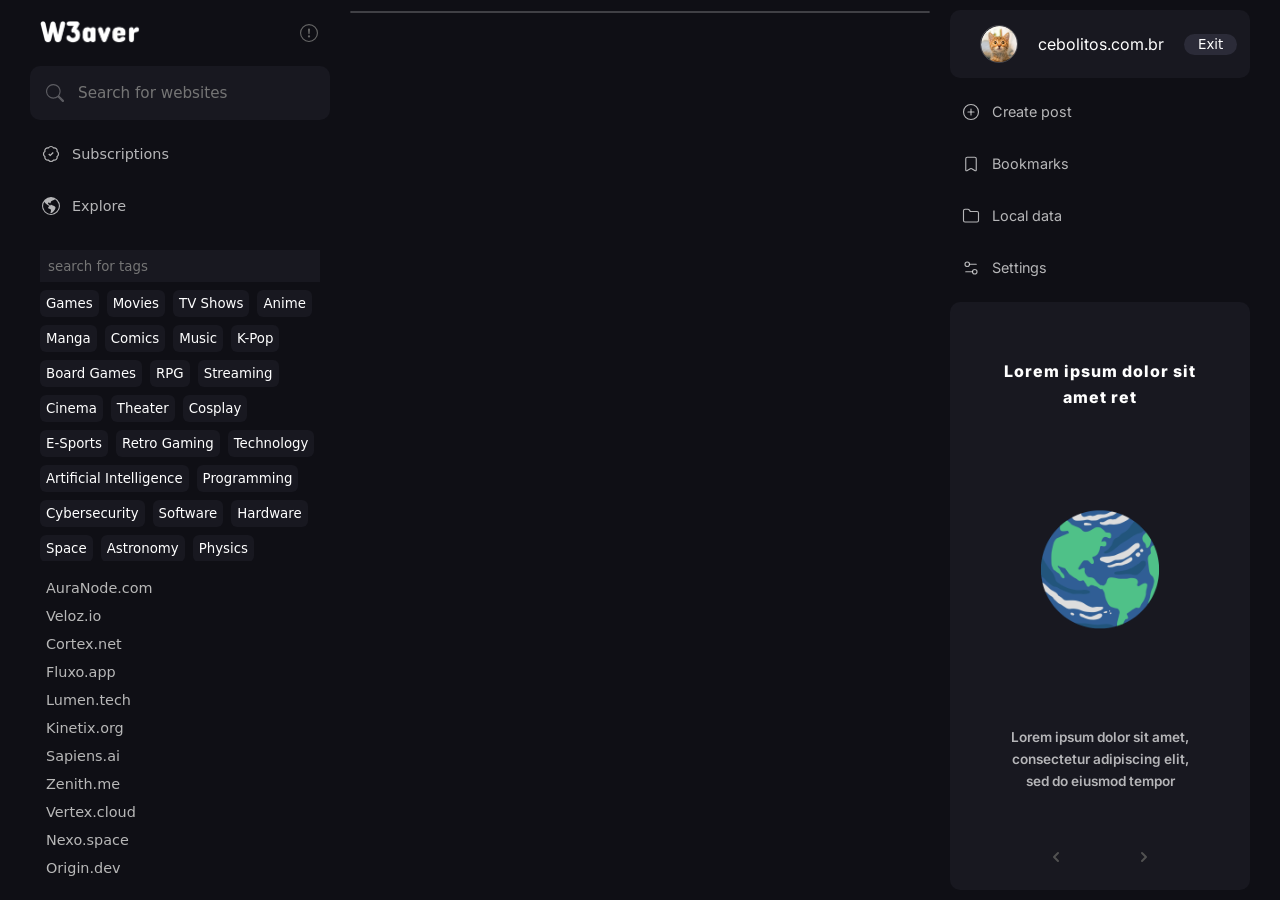
==== commit 95bf7d90: "commit" ====
--- a/frontend/index.html
+++ b/frontend/index.html
@@ -216,12 +216,12 @@
 
             <div>
                 <a id="create-post-button" class="user-sidebar__button"><svg class="user-sidebar__button-svg" id="plus-bt" xmlns="http://www.w3.org/2000/svg" viewBox="0 0 24 24" fill="none" stroke="currentColor" stroke-width="1.5" stroke-linecap="round" stroke-linejoin="round"><circle cx="12" cy="12" r="10"/><path d="M8 12h8"/><path d="M12 8v8"/></svg><p class="user-sidebar__button-p">Create post</p> </a>
-                <a hx-boost="true" id="not-bt" class="user-sidebar__button"><svg class="user-sidebar__button-svg" xmlns="http://www.w3.org/2000/svg" viewBox="0 0 24 24" fill="none" stroke="currentColor" stroke-width="1.5" stroke-linecap="round" stroke-linejoin="round"><path d="M10.268 21a2 2 0 0 0 3.464 0"/><path d="M3.262 15.326A1 1 0 0 0 4 17h16a1 1 0 0 0 .74-1.673C19.41 13.956 18 12.499 18 8A6 6 0 0 0 6 8c0 4.499-1.411 5.956-2.738 7.326"/></svg><p class="user-sidebar__button-p">Notifications</p></a>
-                <a id="settings-button" id="set-bt" class="user-sidebar__button"><svg class="user-sidebar__button-svg" xmlns="http://www.w3.org/2000/svg" fill="currentColor" viewBox="0 0 16 16"><path d="M8 4.754a3.246 3.246 0 1 0 0 6.492 3.246 3.246 0 0 0 0-6.492M5.754 8a2.246 2.246 0 1 1 4.492 0 2.246 2.246 0 0 1-4.492 0"/><path d="M9.796 1.343c-.527-1.79-3.065-1.79-3.592 0l-.094.319a.873.873 0 0 1-1.255.52l-.292-.16c-1.64-.892-3.433.902-2.54 2.541l.159.292a.873.873 0 0 1-.52 1.255l-.319.094c-1.79.527-1.79 3.065 0 3.592l.319.094a.873.873 0 0 1 .52 1.255l-.16.292c-.892 1.64.901 3.434 2.541 2.54l.292-.159a.873.873 0 0 1 1.255.52l.094.319c.527 1.79 3.065 1.79 3.592 0l.094-.319a.873.873 0 0 1 1.255-.52l.292.16c1.64.893 3.434-.902 2.54-2.541l-.159-.292a.873.873 0 0 1 .52-1.255l.319-.094c1.79-.527 1.79-3.065 0-3.592l-.319-.094a.873.873 0 0 1-.52-1.255l.16-.292c.893-1.64-.902-3.433-2.541-2.54l-.292.159a.873.873 0 0 1-1.255-.52zm-2.633.283c.246-.835 1.428-.835 1.674 0l.094.319a1.873 1.873 0 0 0 2.693 1.115l.291-.16c.764-.415 1.6.42 1.184 1.185l-.159.292a1.873 1.873 0 0 0 1.116 2.692l.318.094c.835.246.835 1.428 0 1.674l-.319.094a1.873 1.873 0 0 0-1.115 2.693l.16.291c.415.764-.42 1.6-1.185 1.184l-.291-.159a1.873 1.873 0 0 0-2.693 1.116l-.094.318c-.246.835-1.428.835-1.674 0l-.094-.319a1.873 1.873 0 0 0-2.692-1.115l-.292.16c-.764.415-1.6-.42-1.184-1.185l.159-.291A1.873 1.873 0 0 0 1.945 8.93l-.319-.094c-.835-.246-.835-1.428 0-1.674l.319-.094A1.873 1.873 0 0 0 3.06 4.377l-.16-.292c-.415-.764.42-1.6 1.185-1.184l.292.159a1.873 1.873 0 0 0 2.692-1.115z"/></svg><p class="user-sidebar__button-p">Settings</p></a>        
-                <a id="bookmarks-button" id="boo-bt" class="user-sidebar__button"><svg class="user-sidebar__button-svg" xmlns="http://www.w3.org/2000/svg" viewBox="0 0 24 24" fill="none" stroke="currentColor" stroke-width="1.5" stroke-linecap="round" stroke-linejoin="round"><path d="M17 3a2 2 0 0 1 2 2v15a1 1 0 0 1-1.496.868l-4.512-2.578a2 2 0 0 0-1.984 0l-4.512 2.578A1 1 0 0 1 5 20V5a2 2 0 0 1 2-2z"/></svg><p class="user-sidebar__button-p">Bookmarks</p></a>
-            </div>
-
-    <!--
+                <a id="bookmarks-button" class="user-sidebar__button"><svg class="user-sidebar__button-svg" xmlns="http://www.w3.org/2000/svg" viewBox="0 0 24 24" fill="none" stroke="currentColor" stroke-width="1.5" stroke-linecap="round" stroke-linejoin="round"><path d="M17 3a2 2 0 0 1 2 2v15a1 1 0 0 1-1.496.868l-4.512-2.578a2 2 0 0 0-1.984 0l-4.512 2.578A1 1 0 0 1 5 20V5a2 2 0 0 1 2-2z"/></svg><p class="user-sidebar__button-p">Bookmarks</p></a>
+                <a id="local-data-button" class="user-sidebar__button"><svg class="user-sidebar__button-svg" xmlns="http://www.w3.org/2000/svg" width="24" height="24" viewBox="0 0 24 24" fill="none" stroke="currentColor" stroke-width="1.5" stroke-linecap="round" stroke-linejoin="round" class="lucide lucide-folder-icon lucide-folder"><path d="M20 20a2 2 0 0 0 2-2V8a2 2 0 0 0-2-2h-7.9a2 2 0 0 1-1.69-.9L9.6 3.9A2 2 0 0 0 7.93 3H4a2 2 0 0 0-2 2v13a2 2 0 0 0 2 2Z"/></svg><p class="user-sidebar__button-p">Local data</p></a>
+                <a id="settings-button" class="user-sidebar__button"><svg class="user-sidebar__button-svg" xmlns="http://www.w3.org/2000/svg" width="24" height="24" viewBox="0 0 24 24" fill="none" stroke="currentColor" stroke-width="1.5" stroke-linecap="round" stroke-linejoin="round" class="lucide lucide-settings2-icon lucide-settings-2"><path d="M14 17H5"/><path d="M19 7h-9"/><circle cx="17" cy="17" r="3"/><circle cx="7" cy="7" r="3"/></svg><p class="user-sidebar__button-p">Settings</p></a>        
+ </div>
+
+    <!-- id="not-bt" id="set-bt" id="boo-bt"
     ===================================================================
     ======================== WIDGET SECTION =========================== 
     =================================================================== 
--- a/frontend/style.min.css
+++ b/frontend/style.min.css
@@ -1 +1 @@
-html,body,div,h2,p,a,img,label,article,section,time{margin:0;padding:0;border:0;font:inherit;vertical-align:baseline}article,section{display:block}body{line-height:1}::-webkit-scrollbar{width:3px;height:5px}::-webkit-scrollbar-track{background:rgba(0,0,0,0)}::-webkit-scrollbar-thumb{background:#888;border-radius:10px}::-webkit-scrollbar-thumb:hover{background:#d7d7d7}input[type=number]::-webkit-outer-spin-button,input[type=number]::-webkit-inner-spin-button{-webkit-appearance:none;margin:0}input[type=number]{-moz-appearance:textfield}*{overscroll-behavior:none;box-sizing:border-box;font-family:"Inter",sans-serif;text-decoration:none}html,body{overscroll-behavior:none;font-family:"Inter",sans-serif;color:#fff}body{background-color:#0f0f15;width:100vw;min-height:100vh;display:flex;justify-content:center;overflow-x:hidden;justify-content:center;margin:0}#container{width:1240px;background-color:rgba(0,0,0,0);height:100vh;padding:10px;display:flex;flex-direction:row;position:fixed;justify-content:space-between;box-sizing:border-box}.feed{width:580px;height:-moz-fit-content;height:fit-content;background-color:rgba(0,0,0,0);margin-top:11px;margin-bottom:11px;display:flex;flex-direction:column;z-index:100;border:1px solid hsla(0,0%,100%,.208);border-radius:5px}.feed>:last-child{border-bottom:0px solid hsla(0,0%,100%,.208)}.nav-sidebar{box-sizing:border-box;display:flex;align-items:start;flex-direction:column;height:100%;gap:8px;width:300px;position:relative;z-index:100000000000000000;transition:width .2s ease}.nav-sidebar__header{width:96%;display:flex;flex-direction:row;align-items:center;justify-content:space-between}.nav-sidebar__title{font-size:2rem;text-align:start;width:110px;padding-left:10px;padding-top:10px;padding-bottom:14px}.nav-sidebar__button{height:52px;width:100%;background-color:rgba(0,0,0,0);color:hsla(0,0%,100%,.6980392157);border:0px solid #000;font-size:.95rem;display:flex;flex-direction:row;padding-left:12px;align-items:center;box-sizing:border-box}.nav-sidebar__button:hover{background-color:hsla(0,0%,100%,.0588235294)}.nav-sidebar__button-svg{width:18px;height:18px;color:hsla(0,0%,100%,.6980392157)}.nav-sidebar__button-p{text-align:left;color:hsla(0,0%,100%,.6980392157);padding-left:12px;font-size:.9rem}.nav-sidebar__buttons-box{width:100%}.nav-sidebar__search{box-sizing:border-box;width:100%;height:54px;display:flex;justify-content:center;align-items:center;padding-bottom:0px;border-radius:10px;background-color:#181820}.nav-sidebar__search-input{border:0px solid #000;background-color:rgba(0,0,0,0);color:hsla(0,0%,100%,.6980392157);padding-left:48px;padding-bottom:2px;width:100%;height:100%;font-size:.95rem}.nav-sidebar__search-input:focus{border:0px solid #fff;outline:0px solid #fff}.nav-sidebar__search-svg{width:18px;height:18px;position:absolute;left:16px;color:hsla(0,0%,100%,.295)}.nav-sidebar__about-svg{color:#666}.nav-sidebar__eplore{width:100%;flex:1;overflow:auto;padding:10px;box-sizing:border-box;position:relative}.nav-sidebar__eplore button{margin-bottom:8px;background-color:#181820;padding:6px;border-radius:6px;margin-right:4px;border:0px solid #626262;color:#fff}.nav-sidebar__eplore button:hover{scale:1.02}.nav-sidebar__explore-input{background-color:#181820;width:100%;height:32px;margin-bottom:8px;border:0px solid gray;padding-left:8px;color:#fff;font-weight:200}.nav-sidebar__explore-input:focus{border:0px solid #fff;outline:0px solid #fff}.nav-sidebar__subscriptions{width:100%;flex:1;display:flex;flex-direction:column;gap:10px;overflow:auto;padding:10px;box-sizing:border-box;position:relative}.nav-sidebar__subscriptions button{background-color:rgba(0,0,0,0);width:-moz-fit-content;width:fit-content;font-size:.9rem;border:0;color:#b8b8b8}.nav-sidebar__subscriptions button:hover{text-decoration:underline}.user-sidebar{width:300px;display:flex;flex-direction:column;gap:8px;box-sizing:border-box}.user-sidebar__profile{width:100%;box-sizing:border-box;height:68px;padding-left:10px;display:flex;justify-content:space-between;align-items:center;display:flex;flex-direction:row;gap:20px;position:relative;background-color:#181820;border-radius:10px}.user-sidebar__profile-img-div{border-radius:50%;overflow:hidden;min-width:38px !important;height:38px;border:1px solid hsla(0,0%,100%,.201)}.user-sidebar__profile-img{min-width:38px !important;height:38px;border-radius:50%}.user-sidebar__exit-button{background-color:#2b2b38;border-radius:14px;padding:14px;padding-bottom:3px;padding-top:3px;color:#fff;border:0px}.user-sidebar__exit-button:hover{background-color:#d20935}.user-sidebar__button{height:52px;width:100%;background-color:rgba(0,0,0,0);color:hsla(0,0%,100%,.6980392157);border:0px solid #000;font-size:.95rem;display:flex;flex-direction:row;padding-left:12px;align-items:center;box-sizing:border-box}.user-sidebar__button:hover{background-color:hsla(0,0%,100%,.0588235294)}.user-sidebar__button-svg{width:18px;height:18px;color:hsla(0,0%,100%,.6980392157)}.user-sidebar__button-p{text-align:left;color:hsla(0,0%,100%,.6980392157);padding-left:12px;font-size:.9rem}.widget{width:100%;border-radius:10px;background-color:#181820;flex:1;max-height:600px;display:flex;justify-content:space-between;align-items:center;flex-direction:column;position:relative}.widget__ad{min-height:74%;display:flex;flex-direction:column;justify-content:space-between;align-items:center;width:74%}.widget__ad-title{letter-spacing:1px;font-weight:800;font-size:1rem;width:200px;text-align:center;line-height:1.65em}.widget__ad-img{width:134px;margin-top:-5px;margin-bottom:-10px;opacity:.95}.widget__ad-text{width:200px;text-align:center;font-size:.85rem;font-weight:600;line-height:1.6em;color:hsla(0,0%,100%,.6823529412)}.widget__index{display:flex;flex-direction:row;gap:10px;color:#666;margin-bottom:-24px}.widget__dots{display:flex;flex-direction:row;gap:10px;font-size:20px;padding-bottom:6px}.widget__left-arrow{background-color:rgba(0,0,0,0);border:0px solid #fff;display:flex;justify-content:center;align-items:center;margin-bottom:-8px;color:#515151;margin-right:20px;cursor:pointer}.widget__left-arrow:hover{color:#fff;scale:1.05}.widget__right-arrow{border:0px solid #fff;border-radius:50%;background-color:rgba(0,0,0,0);display:flex;justify-content:center;align-items:center;margin-bottom:-8px;color:#515151;margin-left:20px;cursor:pointer}.widget__right-arrow:hover{color:#fff;scale:1.05}.post{width:100%;gap:10px;height:-moz-fit-content;height:fit-content;border-bottom:1px solid gray;display:flex;flex-direction:column;justify-content:space-between;padding:10px;border-top:1px solid hsla(0,0%,100%,.208);border-bottom:1px solid hsla(0,0%,100%,.208);border-top:0;box-sizing:border-box}.post__profile{border:1px solid hsla(0,0%,100%,.201);border-radius:40px;padding:5px;box-sizing:border-box;width:100%;height:44px;display:flex;justify-content:space-between;align-items:center;font-size:.9rem}.post__favicon{width:34px;height:34px;border-radius:50%;background-color:#777f87;border:1px solid hsla(0,0%,100%,.201)}.post__subscribe{height:20px;background-color:rgba(0,0,0,0);color:#fff;border:0;margin-right:7px;display:flex;justify-content:center;align-items:center}.post__subscribe-check{width:16px;margin-right:2px;stroke-width:2.5px}.post__subscribe-svg{width:16px;margin-right:2px;stroke-width:2.5px}.post__title{width:100%;margin-bottom:5px;height:-moz-fit-content;height:fit-content;max-height:80px;font-size:1.1rem;font-weight:600;line-height:1.3em;letter-spacing:.02em}.post__description{width:100%;font-size:.9rem;color:hsla(0,0%,100%,.6823529412);margin-top:-5px;font-weight:500;line-height:1.3em;letter-spacing:.02em}.post__img{width:100%;border:1px solid hsla(0,0%,100%,.253);aspect-ratio:16/12}.post__data{font-size:.8rem;color:#b1b1b1;letter-spacing:1px;padding-left:4px}.post__bottom{width:100%;background-color:rgba(102,20,157,0);color:hsla(0,0%,100%,.484);height:-moz-fit-content;height:fit-content;display:flex;align-items:center;justify-content:space-between;padding-bottom:2px;padding-top:2px;font-size:.9rem}.post__bookmark-button{width:30px;height:30px;border-radius:50%;display:flex;justify-content:center;align-items:center;background-color:rgba(0,0,0,0);color:#fff;border:0;margin-right:-8px;cursor:pointer}.post__bookmark-button.active path{fill:#fff;stroke:currentColor}.post__bookmark-button:hover{scale:1.1}.post__bookmark-svg{color:#fff;width:20px;height:20px;stroke-width:1.4px;stroke:currentColor;stroke-linejoin:round;stroke-linecap:round}.post__profile-left{height:100%;width:-moz-fit-content;width:fit-content;display:flex;flex-direction:row;align-items:center;gap:10px}.post__profile-name{cursor:pointer}.profile{justify-content:center;align-items:center;width:100%;height:-moz-fit-content;height:fit-content;display:flex;justify-content:center;align-items:center;flex-direction:column;border-bottom:1px solid red;margin-top:44px}.profile>article{padding-top:14px;border-top:1px solid hsla(0,0%,100%,.208);border-bottom:0px solid hsla(0,0%,100%,.208)}.profile__top{width:580px;position:fixed;top:10px;height:46px;border-top-left-radius:4px;border-top-right-radius:4px;align-items:center;display:flex;flex-direction:row;gap:4px;background-color:#0f0f15;padding-left:10px;padding-right:14px;border:1px solid hsla(0,0%,100%,.208);color:#fff;font-size:1rem;cursor:pointer}.profile__top:hover{background-color:#181820}.profile__description{max-width:580px;width:86%;color:#b1b1b1;text-align:center;font-size:.9rem;line-height:1.6em;word-spacing:1px}.profile__middle{justify-content:center;align-items:center;padding-top:40px;padding-bottom:40px;width:100%;height:-moz-fit-content;height:fit-content;display:flex;flex-direction:column;gap:34px}.profile__favicon-buttons{max-width:580px;width:92%;display:flex;flex-direction:row;box-sizing:border-box;gap:16px;align-items:center;justify-content:center}.profile__favicon-buttons button{border:1px solid hsla(0,0%,100%,.208);border-radius:40px;color:#fff;background-color:rgba(0,0,0,0);font-size:.9rem;cursor:pointer}.profile__favicon-buttons button:hover{scale:1.02}.profile__favicon-buttons button svg{width:18px;color:#c4c4c4;margin-top:4px}.profile__favicon-buttons #subscribe{width:140px;height:40px;background-color:#2a2c78;border:0px solid #000}.profile__favicon-buttons #block{width:100px;height:40px}.profile__favicon-buttons #block{width:100px;height:40px}.profile__favicon-buttons #flag{width:44px;height:40px}.profile__top-background{width:580px;position:fixed;top:0px;height:44px;align-items:center;display:flex;flex-direction:row;gap:20px;background-color:#0f0f15;padding-left:10px}.profile__favicon{width:40px;height:40px;border-radius:50%}.profile__tags{width:90%;display:flex;flex-wrap:wrap;justify-content:center;row-gap:10px;-moz-column-gap:8px;column-gap:8px}.profile__tags>button{background-color:rgba(0,0,0,0) !important;color:#fff;padding:4px;padding-left:12px;padding-right:12px;border:1px solid hsla(0,0%,100%,.171);border-radius:8px}#notifications{width:100vw;height:100vh;z-index:1000;position:fixed;top:0;left:0;background-color:#0f0f15;align-items:center;gap:40px;flex-direction:column;display:none;overflow-y:scroll !important;box-sizing:border-box;justify-content:flex-start;padding-bottom:100px;padding-top:100px}*{box-sizing:border-box;font-family:system-ui}h1{color:#fff}.settings{width:92%;max-width:580px;height:-moz-fit-content;height:fit-content;background-color:#0f0f15;align-items:center;display:flex;gap:40px;flex-direction:column;box-sizing:border-box;justify-content:flex-start;padding-bottom:100px;padding-top:100px}.settings__section{width:100%;height:-moz-fit-content;height:fit-content;display:flex;flex-direction:column;align-items:center;gap:5px;box-sizing:border-box;border-radius:5px}.settings__title{font-size:2rem;font-weight:680;width:100%;padding-bottom:30px}.settings h2{text-align:start;width:100%;font-weight:600;font-size:1.2rem;color:#fff}.settings__button{height:54px;border:0;background-color:rgba(0,0,0,0);color:#fff;text-align:start;padding-left:20px;padding-right:20px;width:100%;font-size:1rem;cursor:pointer;display:flex;flex-direction:row;justify-content:space-between;align-items:center}.settings__button:hover{background-color:#1e1e26}.settings__select{border-radius:0;border:1px solid #5b5b5b;height:28px;width:120px;padding-left:7px;background-color:rgba(0,0,0,0);color:#fff}.settings__save-button{background-color:rgba(250,250,250,.035) !important;border-radius:5px;border:1px solid hsla(0,0%,100%,.208) !important;margin-top:20px;height:66px;width:96%;box-sizing:border-box}.settings__save-button:hover{scale:1.01}.settings__block-list{display:flex;flex-direction:column}.settings__block-list>div>button{width:-moz-fit-content;width:fit-content;height:-moz-fit-content;height:fit-content;color:#979797;padding:0;background-color:rgba(0,0,0,0);border:0px;font-size:1rem}.settings__block-list>div>:first-child:hover{text-decoration:underline}.settings__number-input{width:28px;height:22px;background-color:rgba(0,0,0,0);border:1px solid #5b5b5b;color:#fff;padding-left:6px;box-sizing:border-box}.settings__number-input:focus{outline:1px solid #fff;border:0px solid #000}.new-post{width:92%;max-width:580px;display:flex;height:-moz-fit-content;height:fit-content;background-color:#0f0f15;align-items:center;gap:40px;flex-direction:column;overflow-y:scroll !important;box-sizing:border-box;justify-content:flex-start;padding-bottom:100px;padding-top:100px}.new-post__title{font-size:2rem;font-weight:680;width:100%;padding-bottom:30px}.new-post__label{color:#b0b0b0;font-weight:400;font-size:1rem;width:100%}.new-post__verify-div{width:100%;display:flex;flex-direction:row;align-items:center;gap:30px;color:#666}.new-post__verify-button{width:-moz-fit-content;width:fit-content;padding:14px;padding-left:48px;padding-right:48px;background-color:rgba(0,0,0,0);border-radius:5px;border:1px solid hsla(0,0%,100%,.208);color:#fff}.new-post__publish-button{width:180px;height:48px;background-color:#fff;border-radius:50px;border:0px solid #fff}.new-post__publish-div{width:100%;display:flex;justify-content:end;gap:30px;color:#666}.new-post__agreement{border:1px solid hsla(0,0%,100%,.208);padding:10px;border-radius:5px;line-height:24px}.new-post__article{border:1px solid hsla(0,0%,100%,.208);width:100%;gap:10px;height:-moz-fit-content;height:fit-content;display:flex;justify-content:flex-start;flex-direction:column;padding:10px;box-sizing:border-box;border-radius:5px}.new-post__url-input{width:100%;text-align:start;font-size:1rem;background-color:rgba(0,0,0,0);border-radius:5px;border:1px solid hsla(0,0%,100%,.208);color:#fff;padding:14px}.new-post__url-input:focus{outline:1px solid #8e8e8e}.go-back-button{position:absolute;top:0;right:0;padding:0;margin:20px;margin-right:22px;background-color:rgba(0,0,0,0);border:0px solid #000;width:26px;stroke-width:30px;cursor:pointer}.go-back-button svg{color:#fff}.bookmarks{width:92%;max-width:580px;display:flex;height:-moz-fit-content;height:fit-content;background-color:#0f0f15;align-items:center;gap:40px;flex-direction:column;overflow-y:scroll !important;box-sizing:border-box;justify-content:flex-start;padding-bottom:100px;padding-top:100px;color:#fff;box-sizing:border-box}.bookmarks__title{font-size:2rem;font-weight:680;width:100%;padding-bottom:30px}#overlay{width:100vw;height:100vh;position:fixed;top:0;left:0;z-index:10000000;background-color:#0f0f15;display:none;justify-content:center;overflow-x:hidden;margin:0}/*# sourceMappingURL=style.min.css.map */+html,body,div,h2,p,a,img,label,article,section,time{margin:0;padding:0;border:0;font:inherit;vertical-align:baseline}article,section{display:block}body{line-height:1}::-webkit-scrollbar{width:3px;height:5px}::-webkit-scrollbar-track{background:rgba(0,0,0,0)}::-webkit-scrollbar-thumb{background:#888;border-radius:10px}::-webkit-scrollbar-thumb:hover{background:#d7d7d7}input[type=number]::-webkit-outer-spin-button,input[type=number]::-webkit-inner-spin-button{-webkit-appearance:none;margin:0}input[type=number]{-moz-appearance:textfield}*{overscroll-behavior:none;box-sizing:border-box;font-family:"Inter",sans-serif;text-decoration:none}html,body{overscroll-behavior:none;font-family:"Inter",sans-serif;color:#fff}body{background-color:#0f0f15;width:100vw;min-height:100vh;display:flex;justify-content:center;overflow-x:hidden;justify-content:center;margin:0}#container{width:1240px;background-color:rgba(0,0,0,0);height:100vh;padding:10px;display:flex;flex-direction:row;position:fixed;justify-content:space-between;box-sizing:border-box}.feed{width:580px;height:fit-content;background-color:rgba(0,0,0,0);margin-top:11px;margin-bottom:11px;display:flex;flex-direction:column;z-index:100;border:1px solid hsla(0,0%,100%,.208);border-radius:5px}.feed>:last-child{border-bottom:0px solid hsla(0,0%,100%,.208)}.nav-sidebar{box-sizing:border-box;display:flex;align-items:start;flex-direction:column;height:100%;gap:8px;width:300px;position:relative;z-index:100000000000000000;transition:width .2s ease}.nav-sidebar__header{width:96%;display:flex;flex-direction:row;align-items:center;justify-content:space-between}.nav-sidebar__title{font-size:2rem;text-align:start;width:110px;padding-left:10px;padding-top:10px;padding-bottom:14px}.nav-sidebar__button{height:52px;width:100%;background-color:rgba(0,0,0,0);color:hsla(0,0%,100%,.6980392157);border:0px solid #000;font-size:.95rem;display:flex;flex-direction:row;padding-left:12px;align-items:center;box-sizing:border-box}.nav-sidebar__button:hover{background-color:hsla(0,0%,100%,.0588235294)}.nav-sidebar__button-svg{width:18px;height:18px;color:hsla(0,0%,100%,.6980392157)}.nav-sidebar__button-p{text-align:left;color:hsla(0,0%,100%,.6980392157);padding-left:12px;font-size:.9rem}.nav-sidebar__buttons-box{width:100%}.nav-sidebar__search{box-sizing:border-box;width:100%;height:54px;display:flex;justify-content:center;align-items:center;padding-bottom:0px;border-radius:10px;background-color:#181820}.nav-sidebar__search-input{border:0px solid #000;background-color:rgba(0,0,0,0);color:hsla(0,0%,100%,.6980392157);padding-left:48px;padding-bottom:2px;width:100%;height:100%;font-size:.95rem}.nav-sidebar__search-input:focus{border:0px solid #fff;outline:0px solid #fff}.nav-sidebar__search-svg{width:18px;height:18px;position:absolute;left:16px;color:hsla(0,0%,100%,.295)}.nav-sidebar__about-svg{color:#666}.nav-sidebar__eplore{width:100%;flex:1;overflow:auto;padding:10px;box-sizing:border-box;position:relative}.nav-sidebar__eplore button{margin-bottom:8px;background-color:#181820;padding:6px;border-radius:6px;margin-right:4px;border:0px solid #626262;color:#fff}.nav-sidebar__eplore button:hover{scale:1.02}.nav-sidebar__explore-input{background-color:#181820;width:100%;height:32px;margin-bottom:8px;border:0px solid gray;padding-left:8px;color:#fff;font-weight:200}.nav-sidebar__explore-input:focus{border:0px solid #fff;outline:0px solid #fff}.nav-sidebar__subscriptions{width:100%;flex:1;display:flex;flex-direction:column;gap:10px;overflow:auto;padding:10px;box-sizing:border-box;position:relative}.nav-sidebar__subscriptions button{background-color:rgba(0,0,0,0);width:fit-content;font-size:.9rem;border:0;color:#b8b8b8}.nav-sidebar__subscriptions button:hover{text-decoration:underline}.user-sidebar{width:300px;display:flex;flex-direction:column;gap:8px;box-sizing:border-box}.user-sidebar__profile{width:100%;box-sizing:border-box;height:68px;padding-left:10px;display:flex;justify-content:space-between;align-items:center;display:flex;flex-direction:row;gap:20px;position:relative;background-color:#181820;border-radius:10px}.user-sidebar__profile-img-div{border-radius:50%;overflow:hidden;min-width:38px !important;height:38px;border:1px solid hsla(0,0%,100%,.201)}.user-sidebar__profile-img{min-width:38px !important;height:38px;border-radius:50%}.user-sidebar__exit-button{background-color:#2b2b38;border-radius:14px;padding:14px;padding-bottom:3px;padding-top:3px;color:#fff;border:0px}.user-sidebar__exit-button:hover{background-color:#d20935}.user-sidebar__button{height:52px;width:100%;background-color:rgba(0,0,0,0);color:hsla(0,0%,100%,.6980392157);border:0px solid #000;font-size:.95rem;display:flex;flex-direction:row;padding-left:12px;align-items:center;box-sizing:border-box}.user-sidebar__button:hover{background-color:hsla(0,0%,100%,.0588235294)}.user-sidebar__button-svg{width:18px;height:18px;color:hsla(0,0%,100%,.6980392157)}.user-sidebar__button-p{text-align:left;color:hsla(0,0%,100%,.6980392157);padding-left:12px;font-size:.9rem}.widget{width:100%;border-radius:10px;background-color:#181820;flex:1;max-height:600px;display:flex;justify-content:space-between;align-items:center;flex-direction:column;position:relative}.widget__ad{min-height:74%;display:flex;flex-direction:column;justify-content:space-between;align-items:center;width:74%}.widget__ad-title{letter-spacing:1px;font-weight:800;font-size:1rem;width:200px;text-align:center;line-height:1.65em}.widget__ad-img{width:134px;margin-top:-5px;margin-bottom:-10px;opacity:.95}.widget__ad-text{width:200px;text-align:center;font-size:.85rem;font-weight:600;line-height:1.6em;color:hsla(0,0%,100%,.6823529412)}.widget__index{display:flex;flex-direction:row;gap:10px;color:#666;margin-bottom:-24px}.widget__dots{display:flex;flex-direction:row;gap:10px;font-size:20px;padding-bottom:6px}.widget__left-arrow{background-color:rgba(0,0,0,0);border:0px solid #fff;display:flex;justify-content:center;align-items:center;margin-bottom:-8px;color:#515151;margin-right:20px;cursor:pointer}.widget__left-arrow:hover{color:#fff;scale:1.05}.widget__right-arrow{border:0px solid #fff;border-radius:50%;background-color:rgba(0,0,0,0);display:flex;justify-content:center;align-items:center;margin-bottom:-8px;color:#515151;margin-left:20px;cursor:pointer}.widget__right-arrow:hover{color:#fff;scale:1.05}.post{width:100%;gap:10px;height:fit-content;border-bottom:1px solid gray;display:flex;flex-direction:column;justify-content:space-between;padding:10px;border-top:1px solid hsla(0,0%,100%,.208);border-bottom:1px solid hsla(0,0%,100%,.208);border-top:0;box-sizing:border-box}.post__profile{border:1px solid hsla(0,0%,100%,.201);border-radius:40px;padding:5px;box-sizing:border-box;width:100%;height:44px;display:flex;justify-content:space-between;align-items:center;font-size:.9rem}.post__favicon{width:34px;height:34px;border-radius:50%;background-color:#777f87;border:1px solid hsla(0,0%,100%,.201)}.post__subscribe{height:20px;background-color:rgba(0,0,0,0);color:#fff;border:0;margin-right:7px;display:flex;justify-content:center;align-items:center}.post__subscribe-check{width:16px;margin-right:2px;stroke-width:2.5px}.post__subscribe-svg{width:16px;margin-right:2px;stroke-width:2.5px}.post__title{width:100%;margin-bottom:5px;height:fit-content;max-height:80px;font-size:1.1rem;font-weight:600;line-height:1.3em;letter-spacing:.02em}.post__description{width:100%;font-size:.9rem;color:hsla(0,0%,100%,.6823529412);margin-top:-5px;font-weight:500;line-height:1.3em;letter-spacing:.02em}.post__img{width:100%;border:1px solid hsla(0,0%,100%,.253);aspect-ratio:16/12}.post__data{font-size:.8rem;color:#b1b1b1;letter-spacing:1px;padding-left:4px}.post__bottom{width:100%;background-color:rgba(102,20,157,0);color:hsla(0,0%,100%,.484);height:fit-content;display:flex;align-items:center;justify-content:space-between;padding-bottom:2px;padding-top:2px;font-size:.9rem}.post__bookmark-button{width:30px;height:30px;border-radius:50%;display:flex;justify-content:center;align-items:center;background-color:rgba(0,0,0,0);color:#fff;border:0;margin-right:-8px;cursor:pointer}.post__bookmark-button.active path{fill:#fff;stroke:currentColor}.post__bookmark-button:hover{scale:1.1}.post__bookmark-svg{color:#fff;width:20px;height:20px;stroke-width:1.4px;stroke:currentColor;stroke-linejoin:round;stroke-linecap:round}.post__profile-left{height:100%;width:fit-content;display:flex;flex-direction:row;align-items:center;gap:10px}.post__profile-name{cursor:pointer}.profile{justify-content:center;align-items:center;width:100%;height:fit-content;display:flex;justify-content:center;align-items:center;flex-direction:column;border-bottom:1px solid red;margin-top:44px}.profile>article{padding-top:14px;border-top:1px solid hsla(0,0%,100%,.208);border-bottom:0px solid hsla(0,0%,100%,.208)}.profile__top{width:580px;position:fixed;top:10px;height:46px;border-top-left-radius:4px;border-top-right-radius:4px;align-items:center;display:flex;flex-direction:row;gap:4px;background-color:#0f0f15;padding-left:10px;padding-right:14px;border:1px solid hsla(0,0%,100%,.208);color:#fff;font-size:1rem;cursor:pointer}.profile__top:hover{background-color:#181820}.profile__description{max-width:580px;width:86%;color:#b1b1b1;text-align:center;font-size:.9rem;line-height:1.6em;word-spacing:1px}.profile__middle{justify-content:center;align-items:center;padding-top:40px;padding-bottom:40px;width:100%;height:fit-content;display:flex;flex-direction:column;gap:34px}.profile__favicon-buttons{max-width:580px;width:92%;display:flex;flex-direction:row;box-sizing:border-box;gap:16px;align-items:center;justify-content:center}.profile__favicon-buttons button{border:1px solid hsla(0,0%,100%,.208);border-radius:40px;color:#fff;background-color:rgba(0,0,0,0);font-size:.9rem;cursor:pointer}.profile__favicon-buttons button:hover{scale:1.02}.profile__favicon-buttons button svg{width:18px;color:#c4c4c4;margin-top:4px}.profile__favicon-buttons #subscribe{width:140px;height:40px;background-color:#2a2c78;border:0px solid #000}.profile__favicon-buttons #block{width:100px;height:40px}.profile__favicon-buttons #block{width:100px;height:40px}.profile__favicon-buttons #flag{width:44px;height:40px}.profile__top-background{width:580px;position:fixed;top:0px;height:44px;align-items:center;display:flex;flex-direction:row;gap:20px;background-color:#0f0f15;padding-left:10px}.profile__favicon{width:40px;height:40px;border-radius:50%}.profile__tags{width:90%;display:flex;flex-wrap:wrap;justify-content:center;row-gap:10px;column-gap:8px}.profile__tags>button{background-color:rgba(0,0,0,0) !important;color:#fff;padding:4px;padding-left:12px;padding-right:12px;border:1px solid hsla(0,0%,100%,.171);border-radius:8px}#notifications{width:100vw;height:100vh;z-index:1000;position:fixed;top:0;left:0;background-color:#0f0f15;align-items:center;gap:40px;flex-direction:column;display:none;overflow-y:scroll !important;box-sizing:border-box;justify-content:flex-start;padding-bottom:100px;padding-top:100px}*{box-sizing:border-box;font-family:system-ui}h1{color:#fff}.settings{width:92%;max-width:580px;height:fit-content;background-color:#0f0f15;align-items:center;display:flex;gap:40px;flex-direction:column;box-sizing:border-box;justify-content:flex-start;padding-bottom:100px;padding-top:100px}.settings__section{width:100%;height:fit-content;display:flex;flex-direction:column;align-items:center;gap:5px;box-sizing:border-box;border-radius:5px}.settings__title{font-size:2rem;font-weight:680;width:100%;padding-bottom:30px}.settings h2{text-align:start;width:100%;font-weight:600;font-size:1.2rem;color:#fff}.settings__button{height:54px;border:0;background-color:rgba(0,0,0,0);color:#fff;text-align:start;padding-left:20px;padding-right:20px;width:100%;font-size:1rem;cursor:pointer;display:flex;flex-direction:row;justify-content:space-between;align-items:center}.settings__button:hover{background-color:#1e1e26}.settings__select{border-radius:0;border:1px solid #5b5b5b;height:28px;width:120px;padding-left:7px;background-color:rgba(0,0,0,0);color:#fff}.settings__save-button{background-color:rgba(250,250,250,.035) !important;border-radius:5px;border:1px solid hsla(0,0%,100%,.208) !important;margin-top:20px;height:66px;width:96%;box-sizing:border-box}.settings__save-button:hover{scale:1.01}.settings__block-list{display:flex;flex-direction:column}.settings__block-list>div>button{width:fit-content;height:fit-content;color:#979797;padding:0;background-color:rgba(0,0,0,0);border:0px;font-size:1rem}.settings__block-list>div>:first-child:hover{text-decoration:underline}.settings__number-input{width:28px;height:22px;background-color:rgba(0,0,0,0);border:1px solid #5b5b5b;color:#fff;padding-left:6px;box-sizing:border-box}.settings__number-input:focus{outline:1px solid #fff;border:0px solid #000}.new-post{width:92%;max-width:580px;display:flex;height:fit-content;background-color:#0f0f15;align-items:center;gap:40px;flex-direction:column;overflow-y:scroll !important;box-sizing:border-box;justify-content:flex-start;padding-bottom:100px;padding-top:100px}.new-post__title{font-size:2rem;font-weight:680;width:100%;padding-bottom:30px}.new-post__label{color:#b0b0b0;font-weight:400;font-size:1rem;width:100%}.new-post__verify-div{width:100%;display:flex;flex-direction:row;align-items:center;gap:30px;color:#666}.new-post__verify-button{width:fit-content;padding:14px;padding-left:48px;padding-right:48px;background-color:rgba(0,0,0,0);border-radius:5px;border:1px solid hsla(0,0%,100%,.208);color:#fff}.new-post__publish-button{width:180px;height:48px;background-color:#fff;border-radius:50px;border:0px solid #fff}.new-post__publish-div{width:100%;display:flex;justify-content:end;gap:30px;color:#666}.new-post__agreement{border:1px solid hsla(0,0%,100%,.208);padding:10px;border-radius:5px;line-height:24px}.new-post__article{border:1px solid hsla(0,0%,100%,.208);width:100%;gap:10px;height:fit-content;display:flex;justify-content:flex-start;flex-direction:column;padding:10px;box-sizing:border-box;border-radius:5px}.new-post__url-input{width:100%;text-align:start;font-size:1rem;background-color:rgba(0,0,0,0);border-radius:5px;border:1px solid hsla(0,0%,100%,.208);color:#fff;padding:14px}.new-post__url-input:focus{outline:1px solid #8e8e8e}.go-back-button{position:absolute;top:0;right:0;padding:0;margin:20px;margin-right:22px;background-color:rgba(0,0,0,0);border:0px solid #000;width:26px;stroke-width:30px;cursor:pointer}.go-back-button svg{color:#fff}.bookmarks{width:92%;max-width:580px;display:flex;height:fit-content;background-color:#0f0f15;align-items:center;gap:40px;flex-direction:column;overflow-y:scroll !important;box-sizing:border-box;justify-content:flex-start;padding-bottom:100px;padding-top:100px;color:#fff;box-sizing:border-box}.bookmarks__title{font-size:2rem;font-weight:680;width:100%;padding-bottom:30px}#overlay{width:100vw;height:100vh;position:fixed;top:0;left:0;z-index:10000000;background-color:#0f0f15;display:none;justify-content:center;overflow-x:hidden;margin:0}.local-data__div{width:100%}.local-data__div-top{display:flex;flex-direction:row;width:100%;margin-bottom:15px;justify-content:space-between}.local-data__div-top div{display:flex;flex-direction:row;gap:12px;justify-content:center;align-items:center}.local-data__text-area{background-color:#181820;width:100%;resize:none;border:1px solid rgba(0,0,0,0);border-radius:5px;min-height:400px;color:#fff;padding:12px;display:flex;flex-direction:column;justify-content:space-between;z-index:40000000000;z-index:1;position:relative;overflow-y:hidden}.local-data__tab{width:40px;height:40px;background-color:#2d2d4e;border-radius:50px}.local-data__text-area:focus{outline:none}#test-text{font-size:.9rem;color:#2f2f3c}/*# sourceMappingURL=style.min.css.map */
